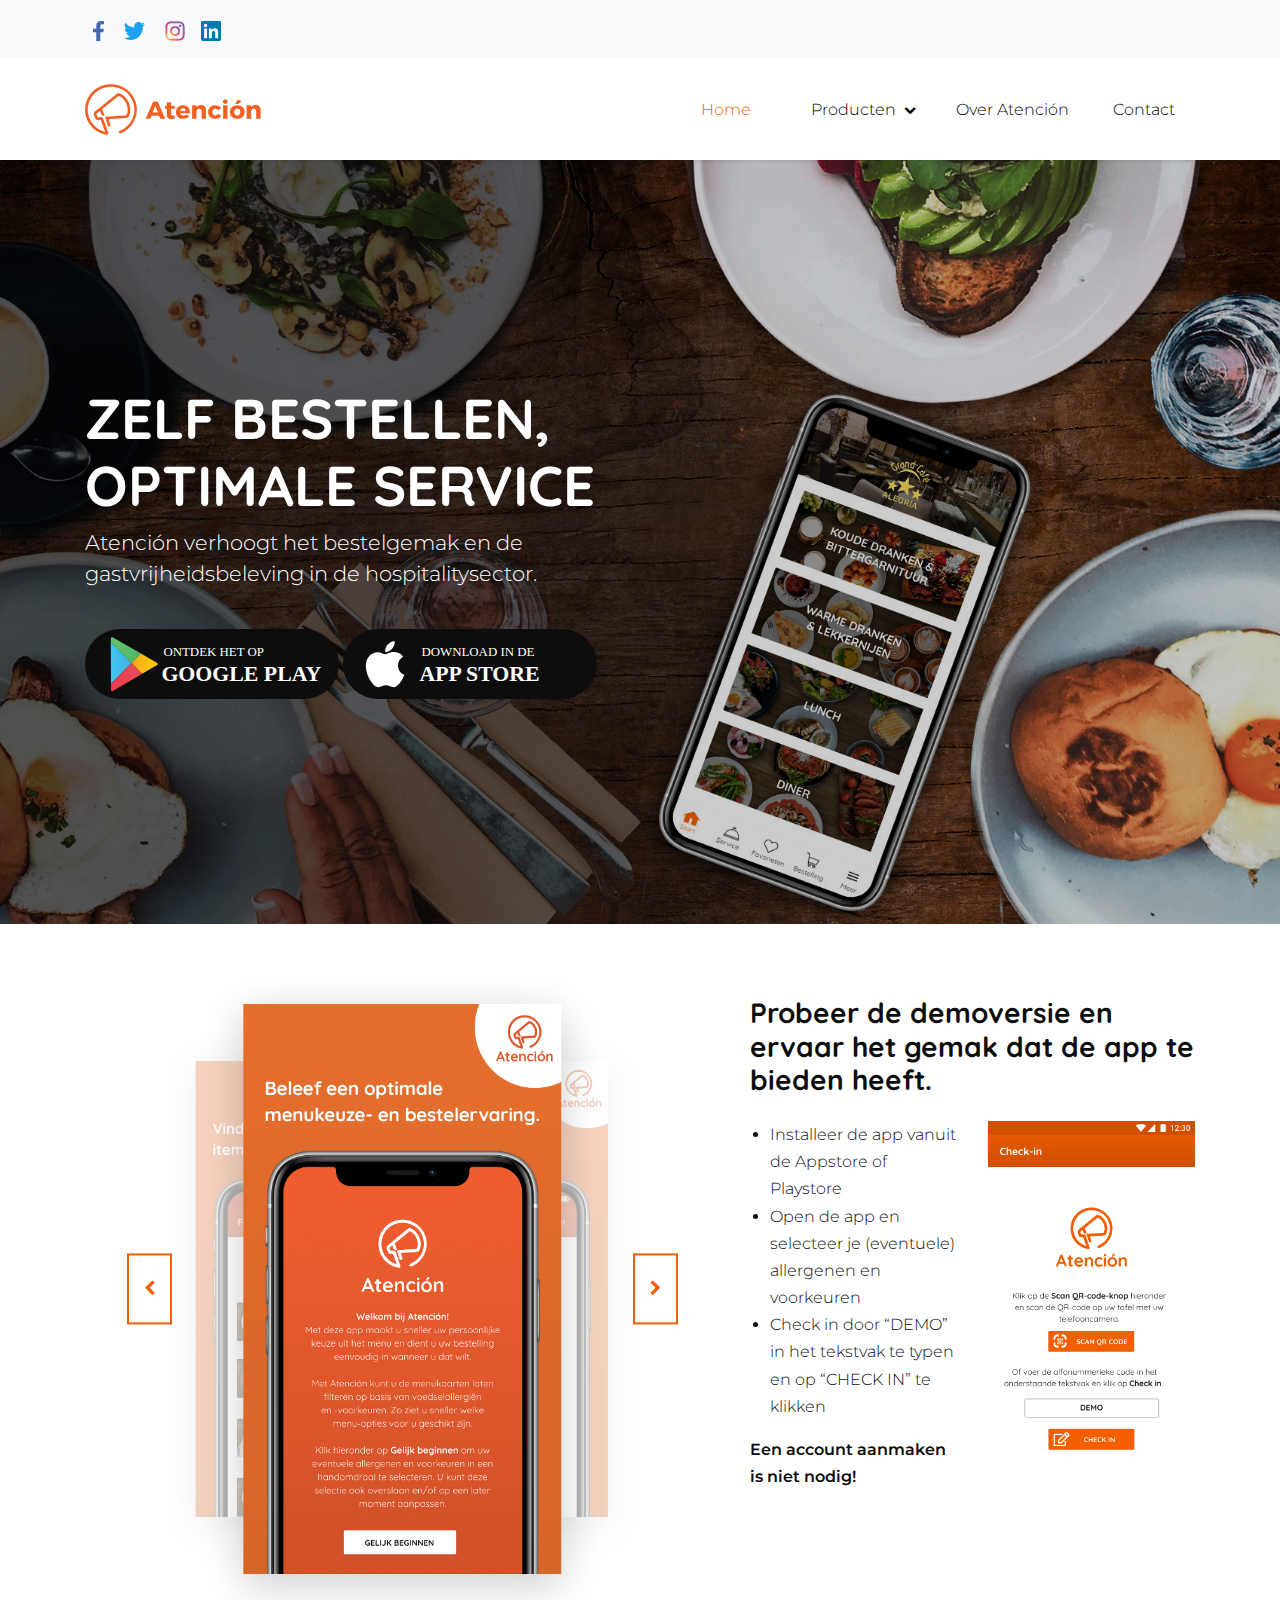
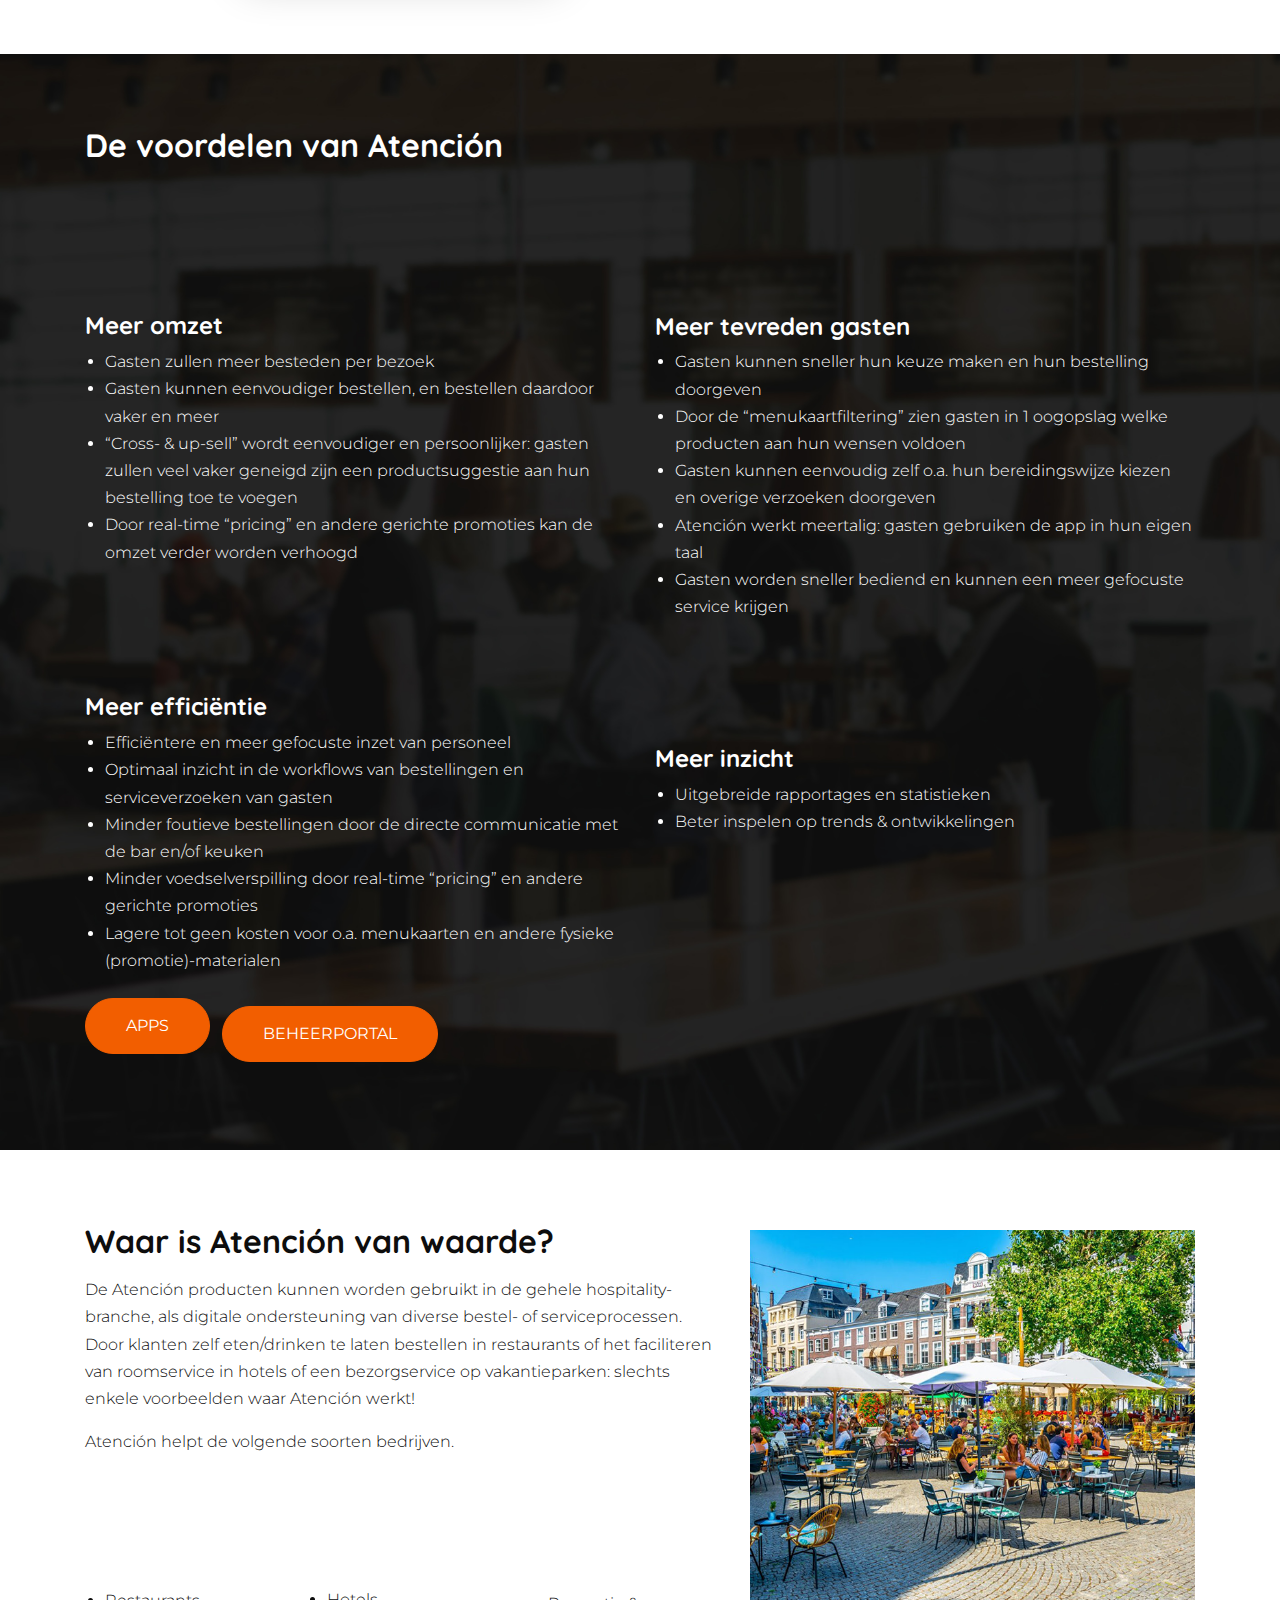
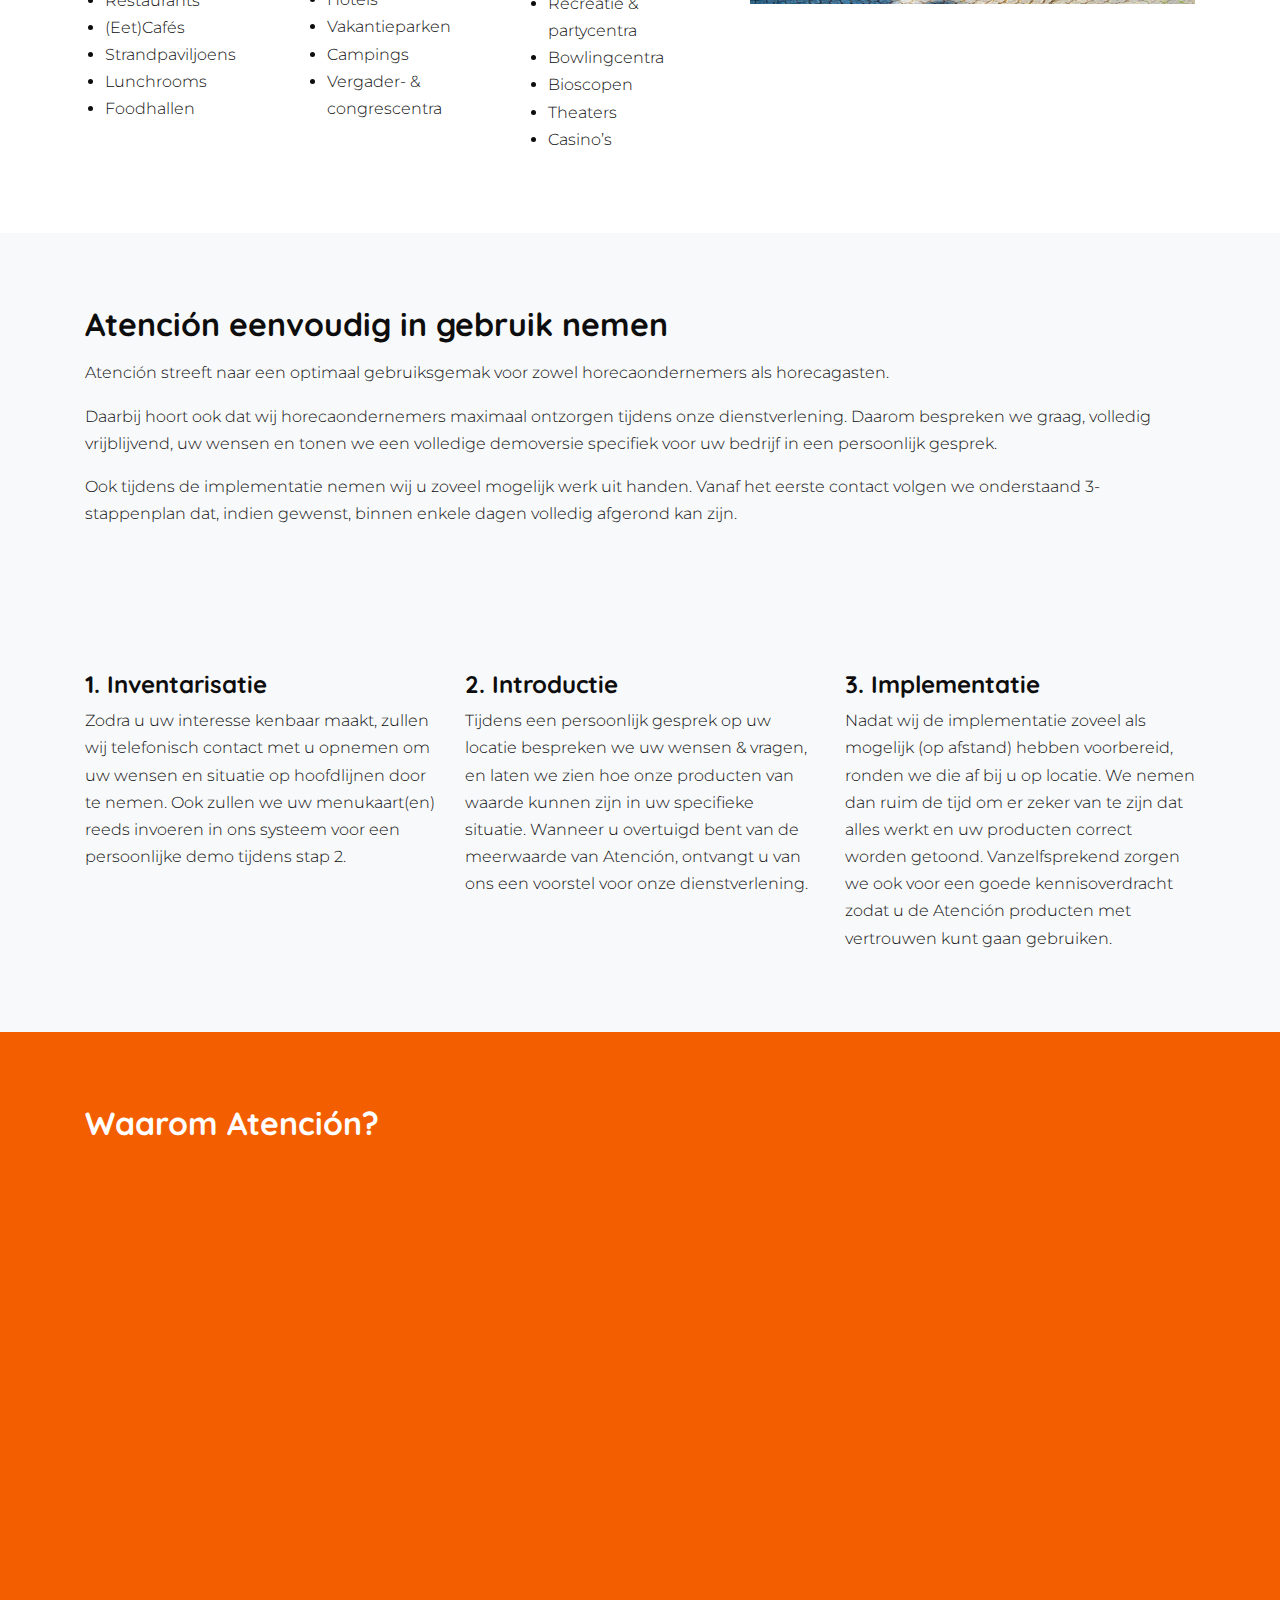
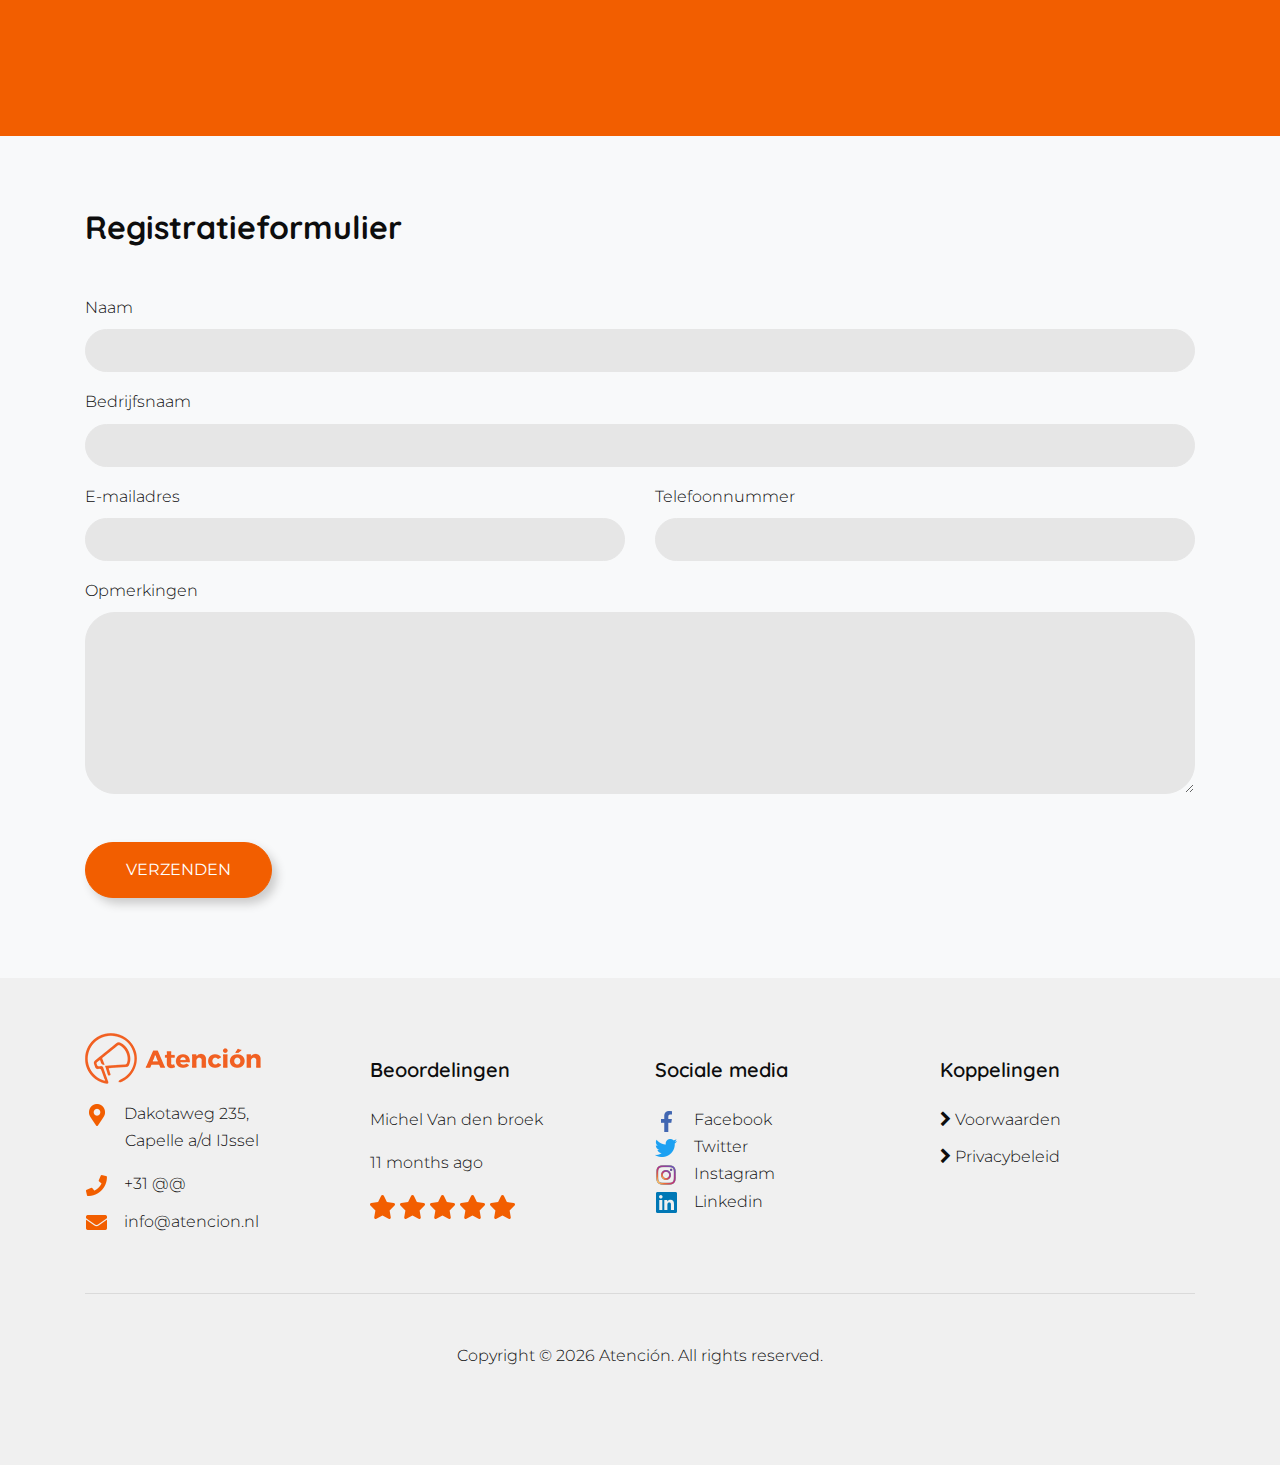
==== index.html @ 230528ba "Add files via upload" ====
<!DOCTYPE html>
<html lang="en">

<head>
    <title>Atención - Leading Hospitality</title>
    <link rel="icon" href="./images/favicon.ico">
    <meta charset="utf-8">
    <meta name="viewport" content="width=device-width, initial-scale=1, shrink-to-fit=no">
    <link href="https://fonts.googleapis.com/css?family=Quicksand:400, 600,700&display=swap" rel="stylesheet">
    <link href="https://fonts.googleapis.com/css?family=Montserrat:300,400,700&display=swap" rel="stylesheet">
    <link rel="stylesheet" href="https://cdnjs.cloudflare.com/ajax/libs/font-awesome/4.7.0/css/font-awesome.min.css">
    <link rel="stylesheet" href="css/bootstrap.min.css">
    <link rel="stylesheet" href="css/jquery-ui.css">
    <link rel="stylesheet" href="css/jquery.fancybox.min.css">
    <link rel="stylesheet" href="css/bootstrap-datepicker.css">
    <link rel="stylesheet" href="css/aos.css">
    <link rel="stylesheet" href="css/style.css">
</head>

<body data-spy="scroll" data-target=".site-navbar-target" data-offset="300">
    <div class="site-wrap">
        <div class="site-mobile-menu site-navbar-target">
            <div class="site-mobile-menu-header">
                <div class="site-mobile-menu-close mt-3"> <span class="js-menu-toggle"> <i class="fa fa-times fa-xs"> </i></span>
                </div>
            </div>
            <div class="site-mobile-menu-body"></div>
        </div>
        <div class="top-bar py-3 bg-light">
            <div class="container">
                <div class="row">
                    <div class="col-8 text-left">
                        <ul class="social-media">
                            <li>
                                <a href="https://www.facebook.com/Atencionapp" class="p-2" target="_blank">
                                    <img src="./images/facebook.svg" alt="Facebook">
                                </a>
                            </li>
                            <li>
                                <a href="https://twitter.com/atencionapp" class="p-2" target="_blank">
                                    <img src="./images/twitter.svg" alt="Twitter">
                                </a>
                            </li>
                            <li>
                                <a href="https://www.instagram.com/atencionnl/" class="p-2" target="_blank">
                                    <img src="./images/instagram.svg" alt="Instagram">
                                </a>
                                <li>
                                    <a href="https://www.linkedin.com/company/atencion" class="p-2" target="_blank">
                                        <img src="./images/linkedin.svg" alt="Linkedin">
                                    </a>
                                </li>
                        </ul>
                    </div>
                </div>
            </div>
        </div>
        <header class="site-navbar py-4 bg-white js-sticky-header site-navbar-target" role="banner">
            <div class="container">
                <div class="row align-items-center">
                    <div class="col-6 col-xl-2">
                        <a class="mb-0 site-logo" href="index.html">
                            <img src="./images/logo.png" alt="">
                        </a>
                    </div>
                    <div class="col-12 col-md-10 d-none d-xl-block">
                        <nav class="site-navigation position-relative text-right" role="navigation">
                            <ul class="site-menu main-menu js-clone-nav mr-auto d-none d-lg-block ">
                                <li><a href="index.html" class="nav-link active-link">Home</a>
                                </li>
                                <li class="nav-link has-children">
                                    <a href="producten.html">Producten</a>
                                    <ul class="dropdown">
                                        <li><a href="apps.html" class="nav-link">Apps</a>
                                        </li>
                                        <li><a href="beheerportal.html" class="nav-link">Beheerportal</a>
                                        </li>
                                        <li><a href="gebruikskosten.html" class="nav-link">Gebruikskosten</a>
                                        </li>
                                        <li><a href="faq.html" class="nav-link">FAQ</a>
                                        </li>
                                    </ul>
                                </li>
                                <li><a href="over-atencion.html" class="nav-link">Over Atención </a>
                                </li>
                                <li><a href="contact.html" class="nav-link">Contact</a>
                                </li>
                            </ul>
                        </nav>
                    </div>
                    <div class="col-6 d-inline-block d-xl-none ml-md-0 py-3" style="position: relative; top: 3px;">
                        <a href="#" class="site-menu-toggle js-menu-toggle text-black float-right"><i class="fa fa-bars fa-lg"> </i></a>
                    </div>
                </div>
            </div>
        </header>
        <!--- Hero Section -->
        <div class="site-blocks-cover overlay" style="background-image: url(images/header.jpg);" data-aos="fade">
            <div class="container">
                <div class="row align-items-center justify-content-center">
                    <div class="col-md-12" data-aos="fade-up" data-aos-delay="400">
                        <div class="row mb-4">
                            <div class="col-md-7">
                                <h1>ZELF BESTELLEN, OPTIMALE SERVICE</h1>
                                <p>Atención verhoogt het bestelgemak en de gastvrijheidsbeleving in de hospitalitysector.</p>
                            </div>
                        </div>
                        <div class="row">
                            <div class="col-md-7">
                                <a href="#">
                                    <img src="images/googleplay.svg" class="img-fluid" alt="Google Play Button" style="width: 40%">
                                </a>
                                <a href="#">
                                    <img src="images/ios.svg" class="img-fluid" alt="APP Store Button" style="width: 40%">
                                </a>
                            </div>
                        </div>
                    </div>
                </div>
            </div>
        </div>
        <!--- Demo Instructions -->
        <div class="site-section">
            <div class="container">
                <div class="row">
                    <div class="col-md-7 col-sm-6 mb-5 mb-lg-0 position-relative">
                        <div class="slider-container">
                            <div class="slider-content">
                                <div class="slider-single">
                                    <img class="slider-single-image" src="./images/1-appstore-welcome.png" alt="Welcome Screen" />
                                </div>
                                <div class="slider-single">
                                    <img class="slider-single-image" src="./images/2-appstore-newprofile.png" alt="Allergens" />
                                    </a>
                                </div>
                                <div class="slider-single">
                                    <img class="slider-single-image" src="./images/10-appstore-preferences.png" alt="Preferences" />
                                </div>
                                <div class="slider-single">
                                    <img class="slider-single-image" src="./images/3-appstore-checkin.png" alt="Checkin" />
                                </div>
                                <div class="slider-single">
                                    <img class="slider-single-image" src="./images/4-appstore-mainscreen.png" alt="Main Screen" />
                                </div>
                                <div class="slider-single">
                                    <img class="slider-single-image" src="./images/5-appstore-menucategories.png" alt="Menu Categories" />
                                </div>
                                <div class="slider-single">
                                    <img class="slider-single-image" src="./images/6-appstore-customization.png" alt="Customization" />
                                </div>
                                <div class="slider-single">
                                    <img class="slider-single-image" src="./images/7-appstore-order.png" alt="Order" />
                                </div>
                                <div class="slider-single">
                                    <img class="slider-single-image" src="./images/8-appstore-service.png" alt="Service" />
                                </div>
                                <div class="slider-single">
                                    <img class="slider-single-image" src="./images/9-appstore-favorites.png" alt="Favorites" />
                                </div>
                            </div>
                            <a class="slider-left" href="javascript:void(0);"><i class="fa fa-chevron-left"></i></a>
                            <a class="slider-right" href="javascript:void(0);"><i class="fa fa-chevron-right"></i></a>
                        </div>
                    </div>
                    <div class="col-md-5 col-sm-6 ml-auto">
                        <h3 class="mb-4">Probeer de demoversie en ervaar het gemak dat de app te bieden heeft.</h3>
                        <div class="row">
                            <div class="col-md-6 ml-auto">

                                <ul class="ulpadleft mb-3">
                                    <li>Installeer de app vanuit de Appstore of Playstore</li>
                                    <li>Open de app en selecteer je (eventuele) allergenen en voorkeuren</li>
                                    <li>Check in door “DEMO” in het tekstvak te typen en op “CHECK IN” te klikken</li>
                                </ul>
                                <p class="mb-3 font-weight-bold">Een account aanmaken is niet nodig!</p>
                            </div>
                            <div class="col-md-6 ml-auto">
                                <img src="images/demo-v2.png" alt="Image" class="img-fluid">
                            </div>
                        </div>
                    </div>
                </div>
            </div>
        </div>


        <!---De voordelen van Atención-->
        <section class="site-section" style="background-image: url(images/blackbg2.jpg); background-size: cover">
            <div class="container text-white">
                <div class="row mb-3">
                    <div class="col-12">
                        <h2 class="section-title text-white">De voordelen van Atención </h2>
                    </div>
                </div>
                <div class="row">
                    <div class="col-md-6 col-lg-6 mb-lg-0">
                        <img src="images/profit.svg" alt="Profit" class="img-fluid w-30 mb-4 pt-4" data-aos="fade" data-aos-delay="100">
                        <h4>Meer omzet</h4>
                        <ul class="ulpadleft">
                            <li>Gasten zullen meer besteden per bezoek</li>
                            <li>Gasten kunnen eenvoudiger bestellen, en bestellen daardoor vaker en meer</li>
                            <li>“Cross- & up-sell” wordt eenvoudiger en persoonlijker: gasten zullen veel vaker geneigd zijn een productsuggestie aan hun bestelling toe te voegen</li>
                            <li>Door real-time “pricing” en andere gerichte promoties kan de omzet verder worden verhoogd</li>
                        </ul>
                        <img src="images/efficiency.svg" alt="Image" class="img-fluid w-30 mb-4 pt-4" data-aos="fade" data-aos-delay="200">
                        <h4>Meer efficiëntie</h4>
                        <ul class="ulpadleft">
                            <li>Efficiëntere en meer gefocuste inzet van personeel</li>
                            <li>Optimaal inzicht in de workflows van bestellingen en serviceverzoeken van gasten</li>
                            <li>Minder foutieve bestellingen door de directe communicatie met de bar en/of keuken</li>
                            <li>Minder voedselverspilling door real-time “pricing” en andere gerichte promoties</li>
                            <li>Lagere tot geen kosten voor o.a. menukaarten en andere fysieke (promotie)-materialen</li>
                        </ul>
                    </div>
                    <div class="col-md-6 col-lg-6 mb-lg-0">
                        <img src="images/happy.svg" alt="Image" class="img-fluid w-30 mb-4 pt-4" data-aos="fade" data-aos-delay="300">
                        <h4>Meer tevreden gasten</h4>
                        <ul class="ulpadleft">
                            <li>Gasten kunnen sneller hun keuze maken en hun bestelling doorgeven</li>
                            <li>Door de “menukaartfiltering” zien gasten in 1 oogopslag welke producten aan hun wensen voldoen</li>
                            <li>Gasten kunnen eenvoudig zelf o.a. hun bereidingswijze kiezen en overige verzoeken doorgeven</li>
                            <li>Atención werkt meertalig: gasten gebruiken de app in hun eigen taal</li>
                            <li>Gasten worden sneller bediend en kunnen een meer gefocuste service krijgen</li>
                        </ul>
                        <img src="images/analytics.svg" alt="Image" class="img-fluid w-30 mb-4 pt-4" data-aos="fade" data-aos-delay="400">
                        <h4>Meer inzicht</h4>
                        <ul class="ulpadleft">
                            <li>Uitgebreide rapportages en statistieken</li>
                            <li>Beter inspelen op trends & ontwikkelingen</li>
                        </ul>
                    </div>
                </div>
                <div class="row pt-4">
                    <div class="col-12">
                        <a href="apps.html" class="btn btn-primary btn-black--hover shadow-none mr-1 mb-3">APPS</a>
                        <a href="beheerportal.html" class="btn btn-primary btn-black--hover shadow-none ml-1">Beheerportal</a>
                    </div>
                </div>
            </div>
        </section>
        <!--- Waar is Atención van waarde? -->
        <section class="site-section">
            <div class="container">
                <div class="row">
                    <div class="col-md-5 ml-auto order-md-2 mb-4">
                        <img src="images/home-image.jpg" alt="Image" class="img-fluid">
                    </div>
                    <div class="col-md-7 order-md-1">
                        <div class="row">
                            <div class="col-12 mb-3">
                                <h2 class="section-title mb-3">Waar is Atención van waarde?</h2>
                                <p> De Atención producten kunnen worden gebruikt in de gehele hospitality-branche, als digitale ondersteuning van diverse bestel- of serviceprocessen. Door klanten zelf eten/drinken te laten bestellen in restaurants of het
                                    faciliteren van roomservice in hotels of een bezorgservice op vakantieparken: slechts enkele voorbeelden waar Atención werkt!
                                </p>
                                <p> Atención helpt de volgende soorten bedrijven.</p>
                            </div>
                        </div>
                        <div class="row">
                            <div class="col-md-4 col-lg-4 mb-lg-0 mb-4">
                                <img src="images/restaurant.svg" alt="Image" class="img-fluid w-30 mb-4" data-aos="fade" data-aos-delay="100">
                                <ul class="ulpadleft">
                                    <li>Restaurants </li>
                                    <li>(Eet)Cafés
                                    </li>
                                    <li>Strandpaviljoens</li>
                                    <li>Lunchrooms</li>
                                    <li>Foodhallen</li>
                                </ul>
                            </div>
                            <div class="col-md-4 col-lg-4 mb-lg-0 mb-4">
                                <img src="images/hotel.svg" alt="Image" class="img-fluid w-30 mb-4" data-aos="fade" data-aos-delay="200">
                                <ul class="ulpadleft">
                                    <li>Hotels</li>
                                    <li>Vakantieparken</li>
                                    <li>Campings</li>
                                    <li>Vergader- & congrescentra</li>
                                </ul>
                            </div>
                            <div class="col-md-4 col-lg-4 mb-lg-0">
                                <img src="images/recreation.svg" alt="Image" class="img-fluid w-30 mb-4" data-aos="fade" data-aos-delay="300">
                                <ul class="ulpadleft">
                                    <li>Recreatie & partycentra</li>
                                    <li>Bowlingcentra</li>
                                    <li>Bioscopen</li>
                                    <li>Theaters</li>
                                    <li>Casino’s</li>
                                </ul>
                            </div>
                        </div>
                    </div>
                </div>
            </div>
        </section>
        <!--- Atención eenvoudig in gebruik nemen -->
        <section class="site-section bg-light">
            <div class="container">
                <div class="row">
                    <div class="col-12 mb-3">
                        <h2 class="section-title mb-3 ">Atención eenvoudig in gebruik nemen</h2>
                        <p>Atención streeft naar een optimaal gebruiksgemak voor zowel horecaondernemers als horecagasten.
                        </p>
                        <p>Daarbij hoort ook dat wij horecaondernemers maximaal ontzorgen tijdens onze dienstverlening. Daarom bespreken we graag, volledig vrijblijvend, uw wensen en tonen we een volledige demoversie specifiek voor uw bedrijf in een persoonlijk
                            gesprek.
                        </p>
                        <p>Ook tijdens de implementatie nemen wij u zoveel mogelijk werk uit handen. Vanaf het eerste contact volgen we onderstaand 3-stappenplan dat, indien gewenst, binnen enkele dagen volledig afgerond kan zijn.</p>
                    </div>
                </div>
                <div class="row">
                    <div class="col-md-4 col-lg-4 mb-4 mb-lg-0">
                        <img src="images/list.png" alt="Image" class="img-fluid mb-4" data-aos="fade" data-aos-delay="100">
                        <h4>1. Inventarisatie </h4>
                        <p class="text-left p-mremove">Zodra u uw interesse kenbaar maakt, zullen wij telefonisch contact met u opnemen om uw wensen en situatie op hoofdlijnen door te nemen. Ook zullen we uw menukaart(en) reeds invoeren in ons systeem voor een persoonlijke demo tijdens
                            stap 2.
                        </p>
                    </div>
                    <div class="col-md-4 col-lg-4 mb-4 mb-lg-0">
                        <img src="images/handshake.png" alt="Image" class="img-fluid mb-4" data-aos="fade" data-aos-delay="200">
                        <h4>2. Introductie</h4>
                        <p class="text-left p-mremove">Tijdens een persoonlijk gesprek op uw locatie bespreken we uw wensen & vragen, en laten we zien hoe onze producten van waarde kunnen zijn in uw specifieke situatie. Wanneer u overtuigd bent van de meerwaarde van Atención, ontvangt
                            u van ons een voorstel voor onze dienstverlening.
                        </p>
                    </div>
                    <div class="col-md-4 col-lg-4 mb-lg-0">
                        <img src="images/implementation.png" alt="Image" class="img-fluid mb-4" data-aos="fade" data-aos-delay="300">
                        <h4>3. Implementatie</h4>
                        <p class="text-left p-mremove">Nadat wij de implementatie zoveel als mogelijk (op afstand) hebben voorbereid, ronden we die af bij u op locatie. We nemen dan ruim de tijd om er zeker van te zijn dat alles werkt en uw producten correct worden getoond. Vanzelfsprekend
                            zorgen we ook voor een goede kennisoverdracht zodat u de Atención producten met vertrouwen kunt gaan gebruiken.
                        </p>
                    </div>
                </div>
            </div>
        </section>
        <!--- Atención eenvoudig in gebruik nemen -->
        <section class="site-section orangebg">
            <div class="container">
                <div class="row">
                    <div class="col-12">
                        <h2 class="section-title mb-4 text-white">Waarom Atención?</h2>
                    </div>
                </div>
                <div class="row">
                    <div class="col-md-6 col-lg-6 mb-lg-0" data-aos="fade" data-aos-delay="100">
                        <ul class="list-unstyled ul-check primary text-white">
                            <li class="mb-4">
                                <h4>Businessfocus </h4>
                                <p class="font-weight-bold">De day to day business van onze klanten is onze belangrijkste focus. </p>
                                <p> Meetbaar processen verbeteren, klanttevredenheid verhogen en waarde creëren is wat Atención drijft en waar we ruime expertise in hebben. We zijn weliswaar een technologiebedrijf, maar in al ons denken en doen is niet
                                    de IT maar de “business” ons uitgangspunt.
                                </p>
                            </li>
                            <li>
                                <h4>Continue innovatie </h4>
                                <p class="font-weight-bold">Goed kan altijd nog beter. Verbeteren en vernieuwen zit in de genen van Atención. </p>
                                <p class="p-mremove"> Voor onze bestaande producten leggen we onszelf hoge kwaliteitseisen op. Nog scherper zijn we op de doorontwikkeling met nieuwe features voor nog meer gebruiksgemak. Vanuit een concrete visie op de markt en een roadmap
                                    vol met ideeën ontwikkelen we doorlopend nieuwe concepten.
                                </p>
                            </li>
                        </ul>
                    </div>
                    <div class="col-md-6 col-lg-6 mb-lg-0" data-aos="fade" data-aos-delay="100">
                        <ul class="list-unstyled ul-check primary text-white">
                            <li class="mb-4">
                                <h4>Gedeelde belangen </h4>
                                <p class="font-weight-bold">Wij zijn alleen relevant als we waarde creëren voor onze gebruikers/klanten.</p>
                                <p> Daarom werken we met een heldere en volledige <em> pay per use prijsstelling</em> waarin we alleen kosten rekenen voor daadwerkelijk gebruik, dat wil zeggen “omzet via Atención”. Bij ons geen vaste kosten of kosten per
                                    uur/tijdsperiode. Geen omzet = geen kosten: de zekerheid van Atencion!
                                </p>
                            </li>

                            <li>
                                <h4>Leidende technologie</h4>
                                <p class="font-weight-bold">In onze producten maken we slechts gebruik van bewezen technologieën. </p>
                                <p class="p-mremove">Technologieën die gerenommeerde bedrijven zoals Facebook, Netflix en Uber ook toepassen zodat we altijd up & running zijn en leveren waar we voor staan. Optimale gebruiksvriendelijkheid, betrouw- & beschikbaarheid en flexibiliteit
                                    staan daarbij centraal.
                                </p>
                            </li>
                        </ul>
                    </div>
                </div>
            </div>
    </div>
    </div>
    </section>
    <!--- Registration -->
    <section class="site-section bg-light">
        <div class="container">
            <div class="row">
                <div class="col-12">
                    <h2 class="section-title mb-5">Registratieformulier</h2>
                </div>
            </div>
            <div class="row">
                <div class="col-md-12">
                    <form action="#">
                        <div class="row form-group">
                            <div class="col-md-12">
                                <label class="text-black" for="subject">Naam</label>
                                <input type="subject" id="name" class="form-control">
                            </div>
                        </div>
                        <div class="row form-group">
                            <div class="col-md-12">
                                <label class="text-black" for="subject">Bedrijfsnaam</label>
                                <input type="subject" id="subject" class="form-control">
                            </div>
                        </div>
                        <div class="row form-group">
                            <div class="col-md-6 mb-3 mb-md-0">
                                <label class="text-black" for="fname">E-mailadres</label>
                                <input type="text" id="email" class="form-control">
                            </div>
                            <div class="col-md-6">
                                <label class="text-black" for="lname">Telefoonnummer</label>
                                <input type="text" id="phone" class="form-control">
                            </div>
                        </div>
                        <div class="row form-group mb-5">
                            <div class="col-md-12">
                                <label class="text-black" for="message">Opmerkingen</label>
                                <textarea name="message" id="message" cols="30" rows="7" class="form-control"></textarea>
                            </div>
                        </div>
                        <div class="row">
                            <div class="col-md-12">
                                <input type="submit" value="Verzenden" class="btn btn-primary btn-md text-white">
                            </div>
                        </div>
                    </form>
                </div>
            </div>
        </div>
    </section>
    <!--- Footer -->
    <footer class="site-footer">
        <div class="container">
            <div class="row">
                <div class="col-md-12">
                    <div class="row">
                        <div class="col-md-6 col-lg-3 mb-lg-0 mb-3" style="margin-top: -25px">
                            <div class="row mb-3">
                                <div class="col-12">
                                    <a class="site-logo" href="index.html">
                                        <img src="./images/logo.png" alt="">
                                    </a>
                                </div>
                            </div>
                            <div class="row">
                                <div class="col-12">
                                    <ul style="list-style: none; padding-left: 0">
                                        <li>
                                            <img src="./images/pin.png" alt="" class="pr-3 ">Dakotaweg 235,
                                            <p style="margin-left:40px">Capelle a/d IJssel</p>
                                        </li>
                                        <li> <img src="./images/phone.png" class="pr-3">+31 @@</li>
                                        <li><img src="./images/envelop.png" class="pr-3">info@atencion.nl</li>
                                    </ul>
                                </div>
                            </div>
                        </div>
                        <div class="col-md-6 col-lg-3 mb-5 mb-lg-0">
                            <h2 class="footer-heading mb-4">Beoordelingen</h2>
                            <p>Michel Van den broek</p>
                            <p>11 months ago</p>
                            <img src="images/stars.svg" class="img-fluid" alt="Image">
                        </div>
                        <div class="col-md-6 col-lg-3 mb-5 mb-lg-0">
                            <h2 class="footer-heading mb-4">Sociale media</h2>
                            <a href="https://www.facebook.com/Atencionapp" target="_blank">
                                <img src="./images/fb.png" alt="Facebook" class="pr-3 ">Facebook</br>
                            </a>
                            <a href="https://twitter.com/atencionapp" target="_blank">
                                <img src="./images/twitter.png" alt="Twitter" class="pr-3">Twitter</br>
                            </a>
                            <a href="https://www.instagram.com/atencionnl/" target="_blank">
                                <img src="./images/instagram.png" alt="Instagram" class="pr-3">Instagram</br>
                            </a>
                            <a href="https://www.linkedin.com/company/atencion" target="_blank">
                                <img src="./images/linkedin.png" alt="Linkedin" class="pr-3">Linkedin</br>
                            </a>
                        </div>
                        <div class="col-md-6 col-lg-3 mb-lg-0">
                            <h2 class="footer-heading mb-4">Koppelingen</h2>
                            <ul class="list-unstyled">
                                <li><a href="#"><i class="fa fa-chevron-right"> </i> Voorwaarden</a>
                                </li>
                                <li><a href="#"><i class="fa fa-chevron-right"> </i> Privacybeleid</a>
                                </li>
                        </div>
                    </div>
                </div>
            </div>
            <div class="row mt-5 text-center">
                <div class="col-md-12">
                    <div class="border-top pt-5">
                        <p>
                            Copyright &copy;
                            <script>
                                document.write(new Date().getFullYear());
                            </script> Atención. All rights reserved.</a>
                        </p>
                    </div>
                </div>
            </div>
        </div>
    </footer>
    </div>
    <!-- .site-wrap -->
    <script src="js/jquery-3.3.1.min.js"></script>
    <script src="js/jquery-migrate-3.0.1.min.js"></script>
    <script src="js/jquery-ui.js"></script>
    <script src="js/popper.min.js"></script>
    <script src="js/bootstrap.min.js"></script>
    <script src="js/owl.carousel.min.js"></script>
    <script src="js/jquery.stellar.min.js"></script>
    <script src="js/jquery.countdown.min.js"></script>
    <script src="js/bootstrap-datepicker.min.js"></script>
    <script src="js/jquery.easing.1.3.js"></script>
    <script src="js/aos.js"></script>
    <script src="js/jquery.fancybox.min.js"></script>
    <script src="js/jquery.sticky.js"></script>
    <script src="js/main.js"></script>
    <script src='http://cdnjs.cloudflare.com/ajax/libs/jquery/2.1.3/jquery.min.js'></script>
    <script src="js/index.js"></script>
</body>

</html>
---- css/style.css ----
/* Base */

.p-mremove {
    margin-bottom: 0 !important;
}

ul {
    margin-bottom: 0 !important;
}

.font-weight-bold {
    font-weight: 600 !important;
}

.ulpadleft {
    padding-left: 20px;
}

.text-orange {
    color: #F25E00;
}

.form-control {
    background-color: #e6e6e6 !important;
    border: 1px solid #e6e6e6 !important;
}

.orangebg {
    background: #F25E00;
}

body {
    line-height: 1.7;
    color: #0D0D0D;
    font-weight: 300;
    font-size: 1rem;
    font-family: "Montserrat";
}

::-moz-selection {
    background: #000;
    color: #fff;
}

::selection {
    background: #000;
    color: #fff;
}

a {
    -webkit-transition: .3s all ease;
    -o-transition: .3s all ease;
    transition: .3s all ease;
}

a:hover {
    text-decoration: none;
}

h1,
h2,
h3,
h4,
h5,
.h1,
.h2,
.h3,
.h4,
.h5 {
    font-family: "Quicksand";
}

h3,
h4,
h5 {
    font-weight: bold;
}

h3 {
    margin-top: -8px;
}

@media (max-width: 991.98px) {
    h3 {
        font-size: 23px;
    }
}

.text-black {
    color: #0D0D0D !important;
}

.site-wrap:before {
    display: none;
    -webkit-transition: .3s all ease-in-out;
    -o-transition: .3s all ease-in-out;
    transition: .3s all ease-in-out;
    background: rgba(0, 0, 0, 0.6);
    content: "";
    position: absolute;
    z-index: 2000;
    top: 0;
    left: 0;
    right: 0;
    bottom: 0;
    opacity: 0;
    visibility: hidden;
}

.offcanvas-menu .site-wrap {
    height: 100%;
    width: 100%;
    z-index: 2;
}

.offcanvas-menu .site-wrap:before {
    opacity: 1;
    visibility: visible;
}

.btn {
    font-size: 16px;
    border-radius: 30px;
    padding: 15px 40px;
    box-shadow: 5px 6px 10px #cccccc;
    text-transform: uppercase;
}

.shadow-none {
    box-shadow: none !important;
}

.btn:hover,
.btn:active,
.btn:focus {
    outline: none;
    -webkit-box-shadow: none !important;
    box-shadow: none !important;
    box-shadow: 5px 6px 10px #cccccc;
}

.btn.btn-primary {
    background: #F25E00;
    border-color: #F25E00;
    color: #fff;
}

.btn.btn-primary:hover {
    background: #1F1E1E;
    border-color: #1F1E1E;
    color: #fff;
    box-shadow: 5px 6px 10px #cccccc;
}

.btn.btn-primary.btn-black--hover:hover {
    background: #1F1E1E;
    color: #fff;
    box-shadow: 5px 6px 10px #cccccc;
}

.line-height-1 {
    line-height: 1 !important;
}

.form-control {
    height: 43px;
    border-radius: 30px;
    font-family: "Montserrat";
}

.form-control:active,
.form-control:focus {
    border-color: #F25E00;
}

.form-control:hover,
.form-control:active,
.form-control:focus {
    -webkit-box-shadow: none !important;
    box-shadow: none !important;
}

.site-section {
    padding: 2.5em 0;
}

.inner-site-section {
    padding: 9.8em 0 2.5em 0;
}

@media (min-width: 768px) {
    .site-section {
        padding: 5em 0;
    }
    .inner-site-section {
        padding: 11em 0 5em 0;
    }
}

.site-section.site-section-sm {
    padding: 4em 0;
}

.site-section-heading {
    padding-bottom: 20px;
    margin-bottom: 0px;
    position: relative;
    font-size: 2.5rem;
}

@media (min-width: 768px) {
    .site-section-heading {
        font-size: 3rem;
    }
}

.border-top {
    border-top: 1px solid #edf0f5 !important;
}

.site-footer {
    padding: 4em 0;
    background: #F0F0F0;
}

@media (min-width: 768px) {
    .site-footer {
        padding: 5em 0;
    }
}

.site-footer .border-top {
    border-top: 1px solid rgba(25, 25, 25, 0.1) !important;
}

.site-footer p {
    color: #0D0D0D;
}

.site-footer h2,
.site-footer h3,
.site-footer h4,
.site-footer h5 {
    color: #fff;
}

.site-footer a {
    color: #0D0D0D;
}

.site-footer a:hover {
    color: #F25E00;
}

.site-footer ul li {
    margin-bottom: 10px;
}

.site-footer .footer-heading {
    font-size: 20px;
    color: #0D0D0D;
    font-family: "Quicksand";
    font-weight: 600;
}

.ul-check li {
    position: relative;
    padding-left: 35px;
    line-height: 1.5;
}

.ul-check li:before {
    left: 0;
    font-size: 26px;
    top: -.3rem;
    font-family: "fontawesome";
    content: "\f00c";
    position: absolute;
}

.ul-check.white li:before {
    color: #fff;
}

.ul-check.success li:before {
    color: #8bc34a;
}

.ul-check.primary li:before {
    color: #ffffff;
}


/* Navbar */

.site-navbar {
    margin-bottom: 0px;
    z-index: 1999;
    position: relative;
    width: 100%;
    background: #fff;
    box-shadow: 0 4px 6px -5px rgba(0, 0, 0, 0.2);
}

.site-navbar .site-logo {
    position: relative;
    left: 0;
}

.site-navbar .site-navigation.border-bottom {
    border-bottom: 1px solid #f3f3f4 !important;
}

.site-navbar .site-navigation .site-menu {
    margin-bottom: 0;
}

.site-navbar .site-navigation .site-menu .active-link {
    color: #F25E00;
    display: inline-block;
    padding: 5px 20px;
}

.site-navbar .site-navigation .site-menu a {
    text-decoration: none !important;
    display: inline-block;
}

.site-navbar .site-navigation .site-menu>li {
    display: inline-block;
}

.site-navbar .site-navigation .site-menu>li>a {
    padding: 5px 20px;
    color: #000;
    display: inline-block;
    text-decoration: none !important;
}

.site-navbar .site-navigation .site-menu>li>a:hover {
    color: #F25E00;
}

.site-navbar .site-navigation .site-menu .has-children {
    position: relative;
}

.site-navbar .site-navigation .site-menu .has-children>a {
    position: relative;
    padding-right: 20px;
}

.site-navbar .site-navigation .site-menu .has-children>a:before {
    position: absolute;
    content: "\f078";
    font-size: 12px;
    top: 50%;
    right: 0;
    -webkit-transform: translateY(-50%);
    -ms-transform: translateY(-50%);
    transform: translateY(-50%);
    font-family: 'fontawesome';
}

.site-navbar .site-navigation .site-menu .has-children .dropdown {
    visibility: hidden;
    opacity: 0;
    top: 100%;
    position: absolute;
    text-align: left;
    border-top: 2px solid #F25E00;
    -webkit-box-shadow: 0 2px 10px -2px rgba(0, 0, 0, 0.1);
    box-shadow: 0 2px 10px -2px rgba(0, 0, 0, 0.1);
    border-left: 1px solid #edf0f5;
    border-right: 1px solid #edf0f5;
    border-bottom: 1px solid #edf0f5;
    padding: 0px 0;
    margin-top: 20px;
    margin-left: 0px;
    background: #fff;
    -webkit-transition: 0.2s 0s;
    -o-transition: 0.2s 0s;
    transition: 0.2s 0s;
}

.site-navbar .site-navigation .site-menu .has-children .dropdown.arrow-top {
    position: absolute;
}

.site-navbar .site-navigation .site-menu .has-children .dropdown.arrow-top:before {
    bottom: 100%;
    left: 20%;
    border: solid transparent;
    content: " ";
    height: 0;
    width: 0;
    position: absolute;
    pointer-events: none;
}

.site-navbar .site-navigation .site-menu .has-children .dropdown.arrow-top:before {
    border-color: rgba(136, 183, 213, 0);
    border-bottom-color: #fff;
    border-width: 10px;
    margin-left: -10px;
}

.site-navbar .site-navigation .site-menu .has-children .dropdown a {
    text-transform: none;
    letter-spacing: normal;
    -webkit-transition: 0s all;
    -o-transition: 0s all;
    transition: 0s all;
    color: #343a40;
}

.site-navbar .site-navigation .site-menu .has-children .dropdown .active>a {
    color: #F25E00 !important;
}

.site-navbar .site-navigation .site-menu .has-children .dropdown>li {
    list-style: none;
    padding: 0;
    margin: 0;
    min-width: 200px;
}

.site-navbar .site-navigation .site-menu .has-children .dropdown>li>a {
    padding: 9px 20px;
    display: block;
}

.site-navbar .site-navigation .site-menu .has-children .dropdown>li>a:hover {
    background: #f4f5f9;
    color: #25262a;
}

.site-navbar .site-navigation .site-menu .has-children .dropdown>li.has-children>a:before {
    content: "\e315";
    right: 20px;
}

.site-navbar .site-navigation .site-menu .has-children .dropdown>li.has-children>.dropdown,
.site-navbar .site-navigation .site-menu .has-children .dropdown>li.has-children>ul {
    left: 100%;
    top: 0;
}

.site-navbar .site-navigation .site-menu .has-children .dropdown>li.has-children:hover>a,
.site-navbar .site-navigation .site-menu .has-children .dropdown>li.has-children:active>a,
.site-navbar .site-navigation .site-menu .has-children .dropdown>li.has-children:focus>a {
    background: #f4f5f9;
    color: #25262a;
}

.site-navbar .site-navigation .site-menu .has-children:hover>a,
.site-navbar .site-navigation .site-menu .has-children:focus>a,
.site-navbar .site-navigation .site-menu .has-children:active>a {
    color: #F25E00;
}

.site-navbar .site-navigation .site-menu .has-children:hover,
.site-navbar .site-navigation .site-menu .has-children:focus,
.site-navbar .site-navigation .site-menu .has-children:active {
    cursor: pointer;
}

.site-navbar .site-navigation .site-menu .has-children:hover>.dropdown,
.site-navbar .site-navigation .site-menu .has-children:focus>.dropdown,
.site-navbar .site-navigation .site-menu .has-children:active>.dropdown {
    -webkit-transition-delay: 0s;
    -o-transition-delay: 0s;
    transition-delay: 0s;
    margin-top: 0px;
    visibility: visible;
    opacity: 1;
}

.site-mobile-menu {
    width: 300px;
    position: fixed;
    right: 0;
    z-index: 2000;
    padding-top: 20px;
    background: #fff;
    height: calc(100vh);
    -webkit-transform: translateX(110%);
    -ms-transform: translateX(110%);
    transform: translateX(110%);
    -webkit-box-shadow: -10px 0 20px -10px rgba(0, 0, 0, 0.1);
    box-shadow: -10px 0 20px -10px rgba(0, 0, 0, 0.1);
    -webkit-transition: .3s all ease-in-out;
    -o-transition: .3s all ease-in-out;
    transition: .3s all ease-in-out;
}

.offcanvas-menu .site-mobile-menu {
    -webkit-transform: translateX(0%);
    -ms-transform: translateX(0%);
    transform: translateX(0%);
}

.site-mobile-menu .site-mobile-menu-header {
    width: 100%;
    float: left;
    padding-left: 20px;
    padding-right: 20px;
}

.site-mobile-menu .site-mobile-menu-header .site-mobile-menu-close {
    float: right;
    margin-top: 8px;
}

.site-mobile-menu .site-mobile-menu-header .site-mobile-menu-close span {
    font-size: 30px;
    display: inline-block;
    padding-left: 10px;
    padding-right: 0px;
    line-height: 1;
    cursor: pointer;
    -webkit-transition: .3s all ease;
    -o-transition: .3s all ease;
    transition: .3s all ease;
}

.site-mobile-menu .site-mobile-menu-header .site-mobile-menu-close span:hover {
    color: #25262a;
}

.site-mobile-menu .site-mobile-menu-header .site-mobile-menu-logo {
    float: left;
    margin-top: 10px;
    margin-left: 0px;
}

.site-mobile-menu .site-mobile-menu-header .site-mobile-menu-logo a {
    display: inline-block;
    text-transform: uppercase;
}

.site-mobile-menu .site-mobile-menu-header .site-mobile-menu-logo a img {
    max-width: 70px;
}

.site-mobile-menu .site-mobile-menu-header .site-mobile-menu-logo a:hover {
    text-decoration: none;
}

.site-mobile-menu .site-mobile-menu-body {
    overflow-y: scroll;
    -webkit-overflow-scrolling: touch;
    position: relative;
    padding: 0 20px 20px 20px;
    height: calc(100vh - 52px);
    padding-bottom: 150px;
}

.site-mobile-menu .site-nav-wrap {
    padding: 0;
    margin: 0;
    list-style: none;
    position: relative;
}

.site-mobile-menu .site-nav-wrap a {
    display: block;
    position: relative;
    color: #212529;
}

.site-mobile-menu .site-nav-wrap a:hover {
    color: #F25E00;
}

.site-mobile-menu .site-nav-wrap li {
    position: relative;
    display: block;
}

.site-mobile-menu .site-nav-wrap li .active {
    color: #F25E00;
}

.site-mobile-menu .site-nav-wrap .arrow-collapse {
    position: absolute;
    right: 0px;
    top: 10px;
    z-index: 20;
    width: 36px;
    height: 36px;
    text-align: center;
    cursor: pointer;
    border-radius: 50%;
}

.site-mobile-menu .site-nav-wrap .arrow-collapse:hover {
    background: #f8f9fa;
}

.site-mobile-menu .site-nav-wrap .arrow-collapse:before {
    font-size: 20px;
    z-index: 20;
    font-family: "fontawesome";
    content: "\f107";
    position: absolute;
    top: 50%;
    left: 50%;
    -webkit-transform: translate(-50%, -50%) rotate(-180deg);
    -ms-transform: translate(-50%, -50%) rotate(-180deg);
    transform: translate(-50%, -50%) rotate(-180deg);
    -webkit-transition: .3s all ease;
    -o-transition: .3s all ease;
    transition: .3s all ease;
}

.site-mobile-menu .site-nav-wrap .arrow-collapse.collapsed:before {
    -webkit-transform: translate(-50%, -50%);
    -ms-transform: translate(-50%, -50%);
    transform: translate(-50%, -50%);
}

.site-mobile-menu .site-nav-wrap>li {
    display: block;
    position: relative;
    float: left;
    width: 100%;
}

.site-mobile-menu .site-nav-wrap>li>a {
    font-size: 20px;
}

.site-mobile-menu .site-nav-wrap>li>ul {
    padding: 0;
    margin: 0;
    list-style: none;
}

.site-mobile-menu .site-nav-wrap>li>ul>li {
    display: block;
}

.site-mobile-menu .site-nav-wrap>li>ul>li>a {
    font-size: 16px;
}

.site-mobile-menu .site-nav-wrap>li>ul>li>ul {
    padding: 0;
    margin: 0;
}

.site-mobile-menu .site-nav-wrap>li>ul>li>ul>li {
    display: block;
}

.site-mobile-menu .site-nav-wrap>li>ul>li>ul>li>a {
    font-size: 16px;
    padding-left: 60px;
}

.site-mobile-menu .site-nav-wrap[data-class="social"] {
    float: left;
    width: 100%;
    margin-top: 30px;
    padding-bottom: 5em;
}

.site-mobile-menu .site-nav-wrap[data-class="social"]>li {
    width: auto;
}

.site-mobile-menu .site-nav-wrap[data-class="social"]>li:first-child a {
    padding-left: 15px !important;
}

.sticky-wrapper {
    position: absolute;
    z-index: 100;
    width: 100%;
}

.sticky-wrapper+.site-blocks-cover {
    margin-top: 100px;
}

.sticky-wrapper .site-navbar {
    -webkit-transition: .3s all ease;
    -o-transition: .3s all ease;
    transition: .3s all ease;
}

.sticky-wrapper.is-sticky .site-navbar {
    -webkit-box-shadow: 4px 0 20px -5px rgba(0, 0, 0, 0.2);
    box-shadow: 4px 0 20px -5px rgba(0, 0, 0, 0.2);
}

.sticky-wrapper .shrink {
    padding-top: 10px !important;
    padding-bottom: 10px !important;
}


/* Blocks */

.site-blocks-cover {
    background-size: cover;
    background-repeat: no-repeat;
    background-position: top;
    background-position: center center;
}

.site-blocks-cover.overlay {
    position: relative;
}

.site-blocks-cover.overlay:before {
    position: absolute;
    content: "";
    left: 0;
    bottom: 0;
    right: 0;
    top: 0;
    background: rgba(0, 0, 0, 0.2);
}

.site-blocks-cover .player {
    position: absolute;
    bottom: -250px;
    width: 100%;
}

.site-blocks-cover,
.site-blocks-cover>.container>.row {
    min-height: 600px;
    height: calc(85vh);
}

.site-blocks-cover.inner-page-cover,
.site-blocks-cover.inner-page-cover>.container>.row {
    min-height: 260px;
    height: calc(20vh);
}

.site-blocks-cover h1 {
    font-size: 3.50rem;
    color: #fff;
    font-weight: 900;
    text-transform: uppercase;
}

@media (max-width: 991.98px) {
    .site-blocks-cover h1 {
        font-size: 2.50rem;
    }
}

.site-blocks-cover p {
    color: white;
    font-size: 1.30rem;
    line-height: 1.5;
    font-weight: 300;
}

.site-blocks-cover .intro-text {
    font-size: 16px;
    line-height: 1.5;
}

@media (max-width: 991.98px) {
    .site-blocks-cover .display-1 {
        font-size: 3rem;
    }
}

.site-block-subscribe .form-control {
    font-weight: 300;
    border-color: #fff !important;
    height: 80px;
    font-size: 22px;
    color: #fff;
    padding-left: 30px;
    padding-right: 30px;
    box-shadow: 5px 6px 10px #cccccc;
}

.site-block-subscribe .form-control::-webkit-input-placeholder {
    /* Chrome/Opera/Safari */
    color: rgba(255, 255, 255, 0.5);
    font-weight: 200;
    font-style: italic;
}

.site-block-subscribe .form-control::-moz-placeholder {
    /* Firefox 19+ */
    color: rgba(255, 255, 255, 0.5);
    font-weight: 200;
    font-style: italic;
}

.site-block-subscribe .form-control:-ms-input-placeholder {
    /* IE 10+ */
    color: rgba(255, 255, 255, 0.5);
    font-weight: 200;
    font-style: italic;
}

.site-block-subscribe .form-control:-moz-placeholder {
    /* Firefox 18- */
    color: rgba(255, 255, 255, 0.5);
    font-weight: 200;
    font-style: italic;
}

.bg-light {
    background: #F0F0F0;
}

.form-control {
    border: 2px solid rgba(255, 255, 255, 0.5);
    background: none;
    color: #fff;
}

.form-control:active,
.form-control:focus {
    border: 2px solid #fff;
}

=.form-control::-webkit-input-placeholder {
    /* Chrome/Opera/Safari */
    color: rgba(255, 255, 255, 0.4);
    font-size: 13px;
    font-style: italic;
}

.form-control::-moz-placeholder {
    /* Firefox 19+ */
    color: rgba(255, 255, 255, 0.4);
    font-size: 13px;
    font-style: italic;
}

.form-control:-ms-input-placeholder {
    /* IE 10+ */
    color: rgba(255, 255, 255, 0.4);
    font-size: 13px;
    font-style: italic;
}

.form-control:-moz-placeholder {
    /* Firefox 18- */
    color: rgba(255, 255, 255, 0.4);
    font-size: 13px;
    font-style: italic;
}

.social-media {
    display: inline-block;
    float: left;
    margin-bottom: 0px;
    padding: 0;
}

.social-media li {
    display: inline-block;
}

.section-title {
    color: #0D0D0D;
    font-size: 32px;
    font-weight: 900;
    margin-top: -8px;
}

@media (max-width: 991.98px) {
    .section-title {
        font-size: 28px;
    }
}

.position-relative {
    position: relative;
}

*,
*:before,
*:after {
    -webkit-box-sizing: border-box;
    -moz-box-sizing: border-box;
    box-sizing: border-box;
}


/* FAQ */

#integration-list {
    width: 100%;
    margin: 0 auto;
    display: table;
}

#integration-list .faq-ul {
    padding: 0;
    margin: 20px 0;
    color: #0D0D0D;
}

#integration-list .faq-ul>li {
    list-style: none;
    border-top: 1px solid #ddd;
    display: block;
    padding: 15px 15px 0 0;
    overflow: hidden;
}

#integration-list .faq-ul:last-child {
    border-bottom: 1px solid #ddd;
}

#integration-list .faq-ul>li:hover {
    background: #efefef;
}

.expand {
    display: block;
    text-decoration: none;
    color: #555;
    cursor: pointer;
}

#left,
#right {
    display: table;
}

#sup {
    display: table-cell;
    vertical-align: middle;
    width: 80%;
}

.detail a {
    text-decoration: none;
    color: #C0392B;
    border: 1px solid #C0392B;
    padding: 6px 10px 5px;
    font-size: 14px;
}

.detail {
    margin: 10px 0 10px 0px;
    display: none;
}

.detail span {
    margin: 0;
}

.right-arrow {
    margin-left: 20px;
    width: 10px;
    height: 100%;
    float: right;
    font-weight: bold;
    font-size: 20px;
}

.icon {
    height: 75px;
    width: 75px;
    float: left;
    margin: 0 15px 0 0;
}

.bullet-center {
    display: inline-block;
    text-align: left;
}


/* ----------------SLIDER */

@keyframes heartbeat {
    0% {
        transform: scale(0);
    }
    25% {
        transform: scale(1.2);
    }
    50% {
        transform: scale(1);
    }
    75% {
        transform: scale(1.2);
    }
    100% {
        transform: scale(1);
    }
}

.slider-container {
    width: auto;
    height: 570px;
}

.slider-container .slider-content {
    position: relative;
    left: 50%;
    top: 50%;
    width: 50%;
    height: 100%;
    transform: translate(-50%, -50%);
}

.slider-container .slider-content .slider-single {
    position: absolute;
    z-index: 0;
    left: 0;
    top: 0;
    width: 100%;
    height: 100%;
    transition: z-index 0ms 250ms;
}

.slider-container .slider-content .slider-single .slider-single-image {
    position: relative;
    left: 0;
    top: 0;
    width: 100%;
    height: 100%;
    box-shadow: 0px 10px 40px rgba(0, 0, 0, 0.2);
    transition: 500ms cubic-bezier(0.17, 0.67, 0.55, 1.43);
    transform: scale(0);
    opacity: 0;
}

.slider-container .slider-content .slider-single .slider-single-download {
    position: absolute;
    display: block;
    right: -22px;
    bottom: 12px;
    padding: 15px;
    color: #333333;
    background-color: #fdc84b;
    font-size: 18px;
    font-weight: 600;
    font-family: 'karla';
    border-radius: 5px;
    box-shadow: 0px 4px 10px rgba(0, 0, 0, 0.3);
    transition: 500ms cubic-bezier(0.17, 0.67, 0.55, 1.43);
    opacity: 0;
}

.slider-container .slider-content .slider-single .slider-single-download:hover,
.slider-container .slider-content .slider-single .slider-single-download:focus {
    outline: none;
    text-decoration: none;
}

.slider-container .slider-content .slider-single.preactivede .slider-single-image {
    transform: translateX(-50%) scale(0);
}

.slider-container .slider-content .slider-single.preactive {
    z-index: 1;
}

.slider-container .slider-content .slider-single.preactive .slider-single-image {
    opacity: .3;
    transform: translateX(-25%) scale(0.8);
}

.slider-container .slider-content .slider-single.proactive {
    z-index: 1;
}

.slider-container .slider-content .slider-single.proactive .slider-single-image {
    opacity: .3;
    transform: translateX(25%) scale(0.8);
}

.slider-container .slider-content .slider-single.proactivede .slider-single-image {
    transform: translateX(50%) scale(0);
}

.slider-container .slider-content .slider-single.active {
    z-index: 2;
}

.slider-container .slider-content .slider-single.active .slider-single-image {
    opacity: 1;
    transform: translateX(0%) scale(1);
}

.slider-container .slider-left {
    position: absolute;
    z-index: 3;
    display: block;
    right: 85%;
    top: 50%;
    color: #F25E00;
    transform: translateY(-50%);
    padding: 20px 15px;
    border-top: 2px solid #F25E00;
    border-right: 2px solid #F25E00;
    border-bottom: 2px solid #F25E00;
    border-left: 2px solid #F25E00;
    margin-right: -2px;
}

.slider-container .slider-right {
    position: absolute;
    z-index: 3;
    display: block;
    left: 85%;
    top: 50%;
    color: #F25E00;
    transform: translateY(-50%);
    padding: 20px 15px;
    border-top: 2px solid #F25E00;
    border-right: 2px solid #F25E00;
    border-bottom: 2px solid #F25E00;
    border-left: 2px solid #F25E00;
    margin-left: -2px;
}

.slider-right:hover,
.slider-left:hover {
    background-color: #F25E00;
    color: #fff;
}

@media (max-width: 991.98px) {
    .slider-container {
        height: 270px;
    }
}
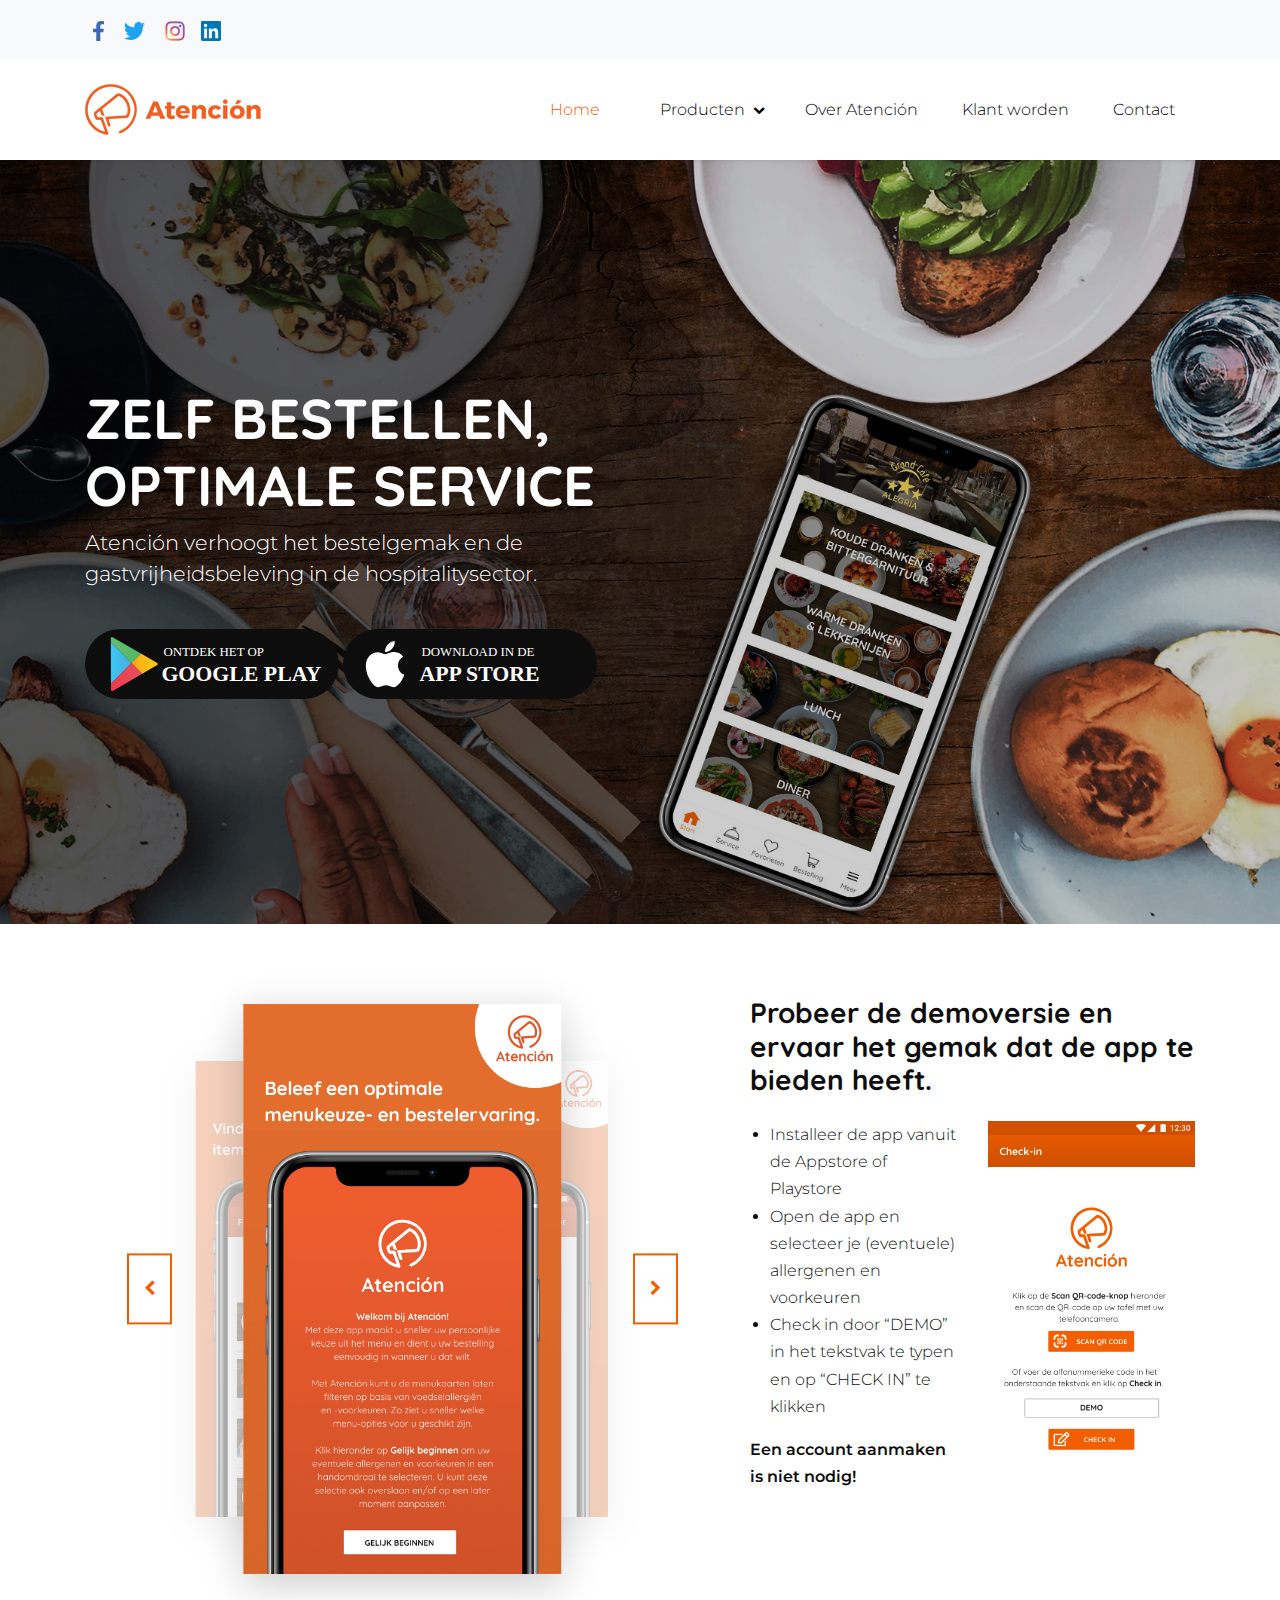
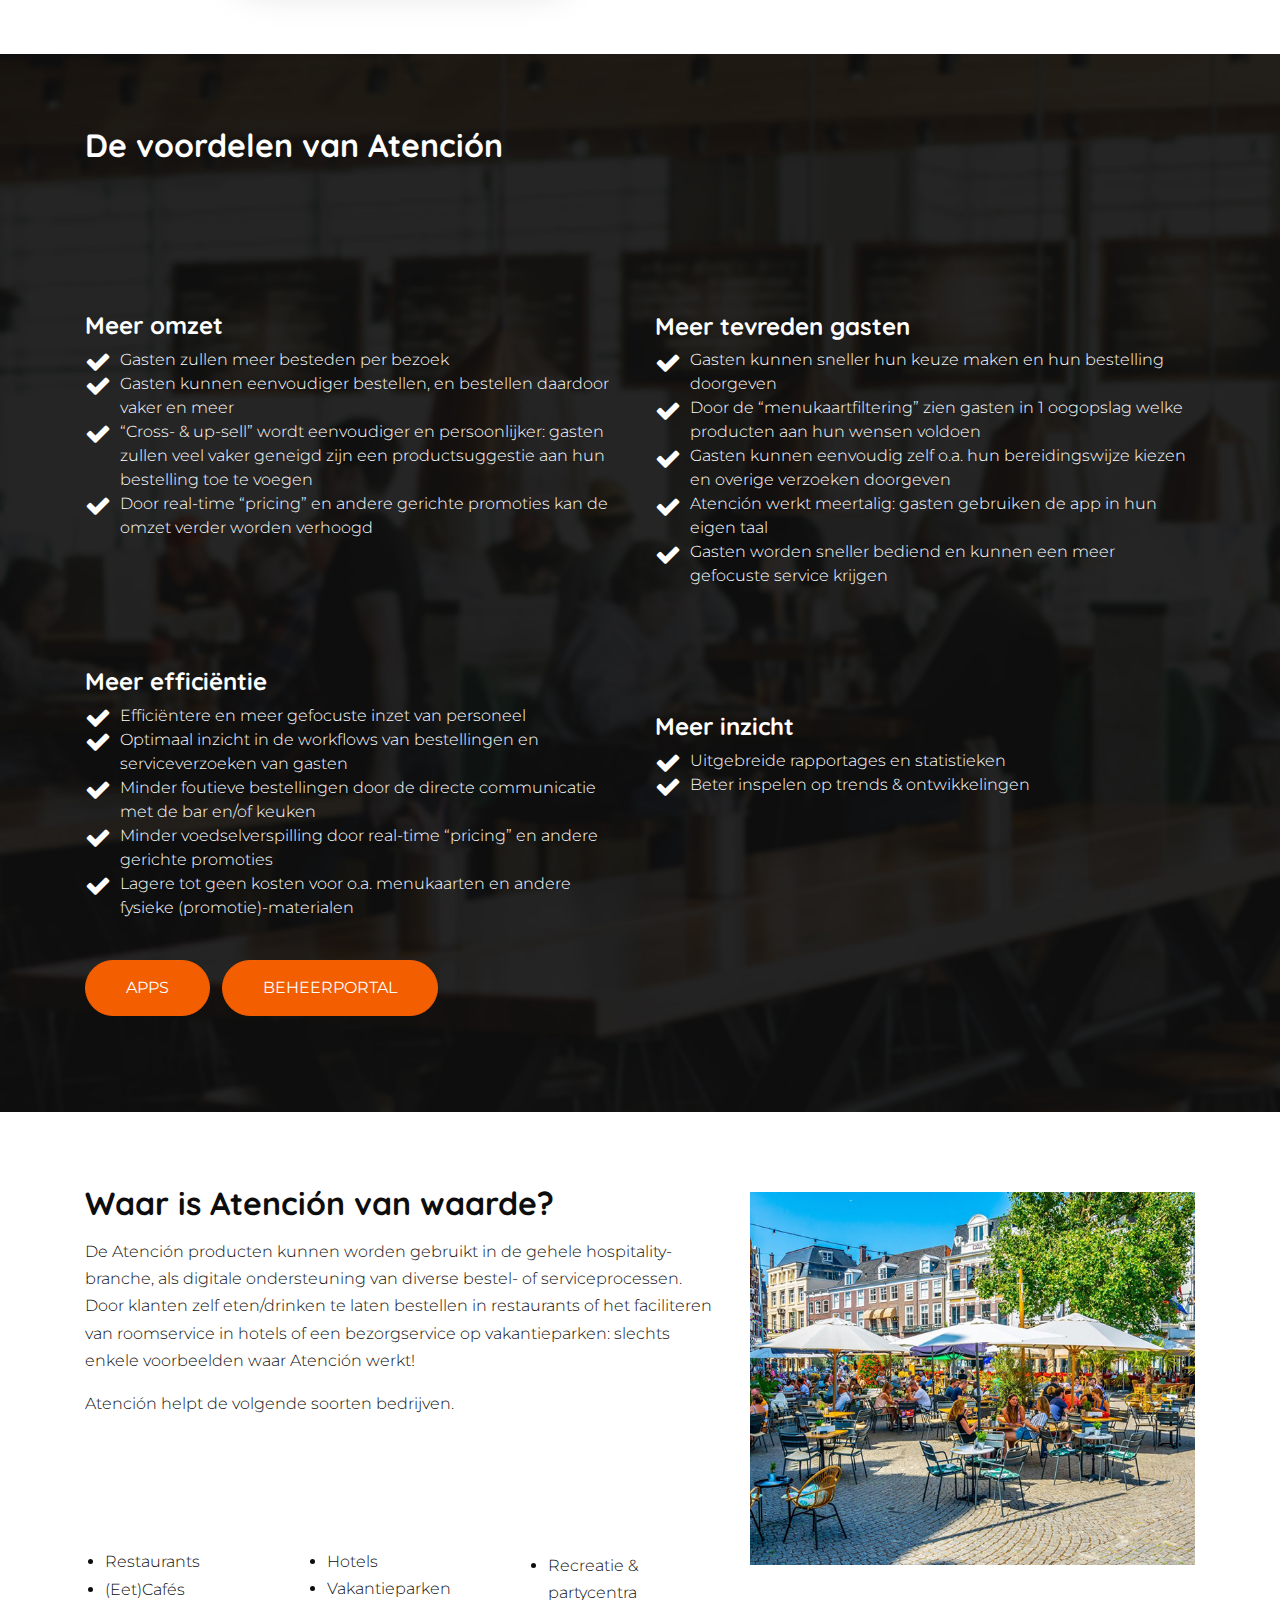
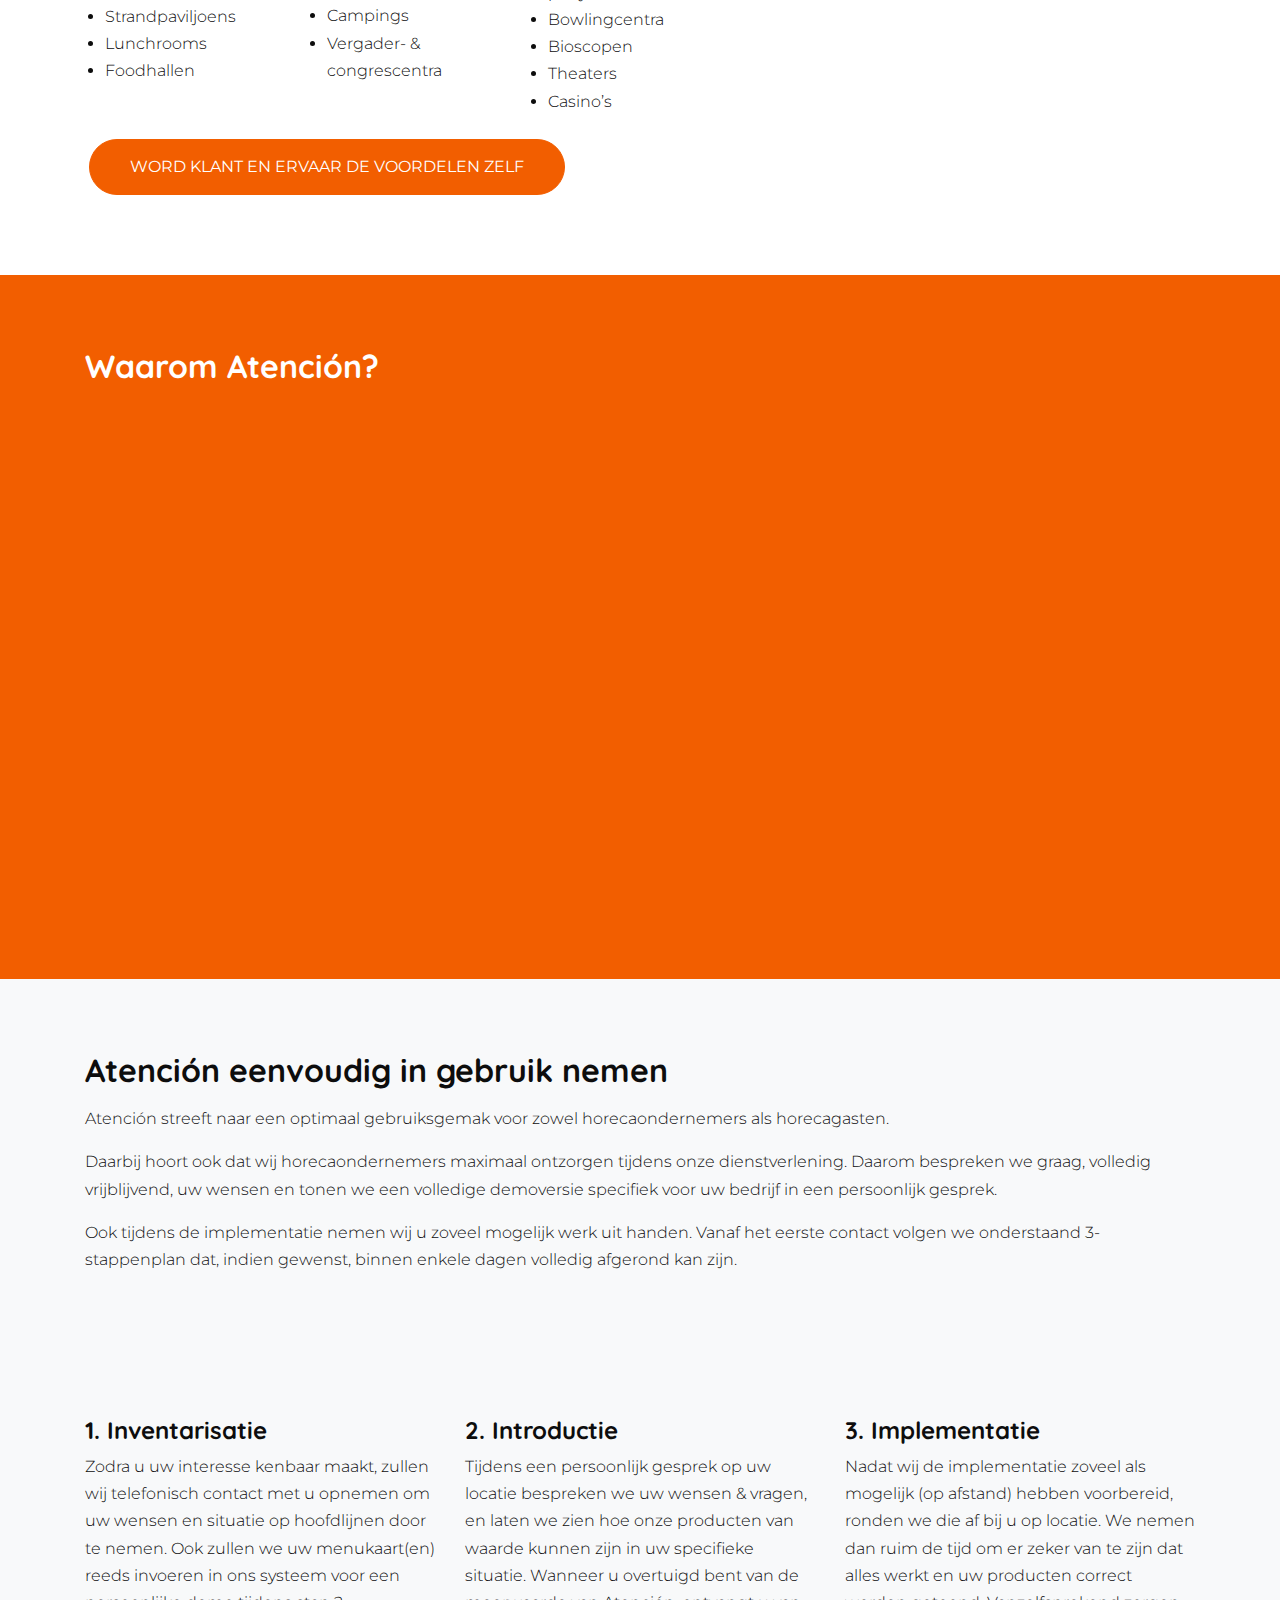
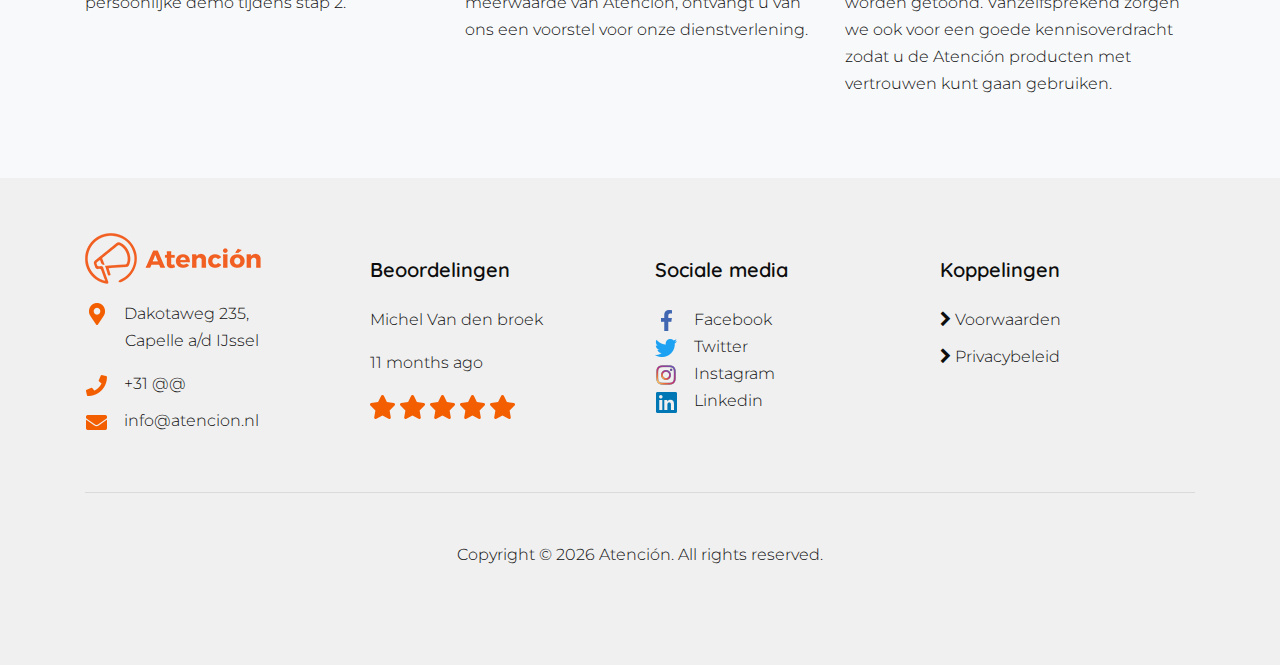
==== commit 83c7cd7a: "Add files via upload" ====
--- a/index.html
+++ b/index.html
@@ -83,6 +83,8 @@
                                 </li>
                                 <li><a href="over-atencion.html" class="nav-link">Over Atención </a>
                                 </li>
+                                <li><a href="klant-worden.html" class="nav-link">Klant worden </a>
+                                </li>
                                 <li><a href="contact.html" class="nav-link">Contact</a>
                                 </li>
                             </ul>
@@ -196,7 +198,7 @@
                     <div class="col-md-6 col-lg-6 mb-lg-0">
                         <img src="images/profit.svg" alt="Profit" class="img-fluid w-30 mb-4 pt-4" data-aos="fade" data-aos-delay="100">
                         <h4>Meer omzet</h4>
-                        <ul class="ulpadleft">
+                        <ul class="list-unstyled ul-check ul-check-small">
                             <li>Gasten zullen meer besteden per bezoek</li>
                             <li>Gasten kunnen eenvoudiger bestellen, en bestellen daardoor vaker en meer</li>
                             <li>“Cross- & up-sell” wordt eenvoudiger en persoonlijker: gasten zullen veel vaker geneigd zijn een productsuggestie aan hun bestelling toe te voegen</li>
@@ -204,7 +206,7 @@
                         </ul>
                         <img src="images/efficiency.svg" alt="Image" class="img-fluid w-30 mb-4 pt-4" data-aos="fade" data-aos-delay="200">
                         <h4>Meer efficiëntie</h4>
-                        <ul class="ulpadleft">
+                        <ul class="list-unstyled ul-check ul-check-small">
                             <li>Efficiëntere en meer gefocuste inzet van personeel</li>
                             <li>Optimaal inzicht in de workflows van bestellingen en serviceverzoeken van gasten</li>
                             <li>Minder foutieve bestellingen door de directe communicatie met de bar en/of keuken</li>
@@ -215,7 +217,7 @@
                     <div class="col-md-6 col-lg-6 mb-lg-0">
                         <img src="images/happy.svg" alt="Image" class="img-fluid w-30 mb-4 pt-4" data-aos="fade" data-aos-delay="300">
                         <h4>Meer tevreden gasten</h4>
-                        <ul class="ulpadleft">
+                        <ul class="list-unstyled ul-check ul-check-small">
                             <li>Gasten kunnen sneller hun keuze maken en hun bestelling doorgeven</li>
                             <li>Door de “menukaartfiltering” zien gasten in 1 oogopslag welke producten aan hun wensen voldoen</li>
                             <li>Gasten kunnen eenvoudig zelf o.a. hun bereidingswijze kiezen en overige verzoeken doorgeven</li>
@@ -224,7 +226,7 @@
                         </ul>
                         <img src="images/analytics.svg" alt="Image" class="img-fluid w-30 mb-4 pt-4" data-aos="fade" data-aos-delay="400">
                         <h4>Meer inzicht</h4>
-                        <ul class="ulpadleft">
+                        <ul class="list-unstyled ul-check ul-check-small">
                             <li>Uitgebreide rapportages en statistieken</li>
                             <li>Beter inspelen op trends & ontwikkelingen</li>
                         </ul>
@@ -232,7 +234,7 @@
                 </div>
                 <div class="row pt-4">
                     <div class="col-12">
-                        <a href="apps.html" class="btn btn-primary btn-black--hover shadow-none mr-1 mb-3">APPS</a>
+                        <a href="apps.html" class="btn btn-primary btn-black--hover shadow-none mr-1 mb-3 mt-3">APPS</a>
                         <a href="beheerportal.html" class="btn btn-primary btn-black--hover shadow-none ml-1">Beheerportal</a>
                     </div>
                 </div>
@@ -287,50 +289,17 @@
                                 </ul>
                             </div>
                         </div>
+                        <div class="row pt-4">
+                            <div class="col-12">
+                                <a href="klant-worden.html" class="btn btn-primary btn-black--hover btn-blue shadow-none ml-1">WORD KLANT EN ERVAAR DE VOORDELEN ZELF</a>
+                            </div>
+                        </div>
                     </div>
                 </div>
             </div>
         </section>
-        <!--- Atención eenvoudig in gebruik nemen -->
-        <section class="site-section bg-light">
-            <div class="container">
-                <div class="row">
-                    <div class="col-12 mb-3">
-                        <h2 class="section-title mb-3 ">Atención eenvoudig in gebruik nemen</h2>
-                        <p>Atención streeft naar een optimaal gebruiksgemak voor zowel horecaondernemers als horecagasten.
-                        </p>
-                        <p>Daarbij hoort ook dat wij horecaondernemers maximaal ontzorgen tijdens onze dienstverlening. Daarom bespreken we graag, volledig vrijblijvend, uw wensen en tonen we een volledige demoversie specifiek voor uw bedrijf in een persoonlijk
-                            gesprek.
-                        </p>
-                        <p>Ook tijdens de implementatie nemen wij u zoveel mogelijk werk uit handen. Vanaf het eerste contact volgen we onderstaand 3-stappenplan dat, indien gewenst, binnen enkele dagen volledig afgerond kan zijn.</p>
-                    </div>
-                </div>
-                <div class="row">
-                    <div class="col-md-4 col-lg-4 mb-4 mb-lg-0">
-                        <img src="images/list.png" alt="Image" class="img-fluid mb-4" data-aos="fade" data-aos-delay="100">
-                        <h4>1. Inventarisatie </h4>
-                        <p class="text-left p-mremove">Zodra u uw interesse kenbaar maakt, zullen wij telefonisch contact met u opnemen om uw wensen en situatie op hoofdlijnen door te nemen. Ook zullen we uw menukaart(en) reeds invoeren in ons systeem voor een persoonlijke demo tijdens
-                            stap 2.
-                        </p>
-                    </div>
-                    <div class="col-md-4 col-lg-4 mb-4 mb-lg-0">
-                        <img src="images/handshake.png" alt="Image" class="img-fluid mb-4" data-aos="fade" data-aos-delay="200">
-                        <h4>2. Introductie</h4>
-                        <p class="text-left p-mremove">Tijdens een persoonlijk gesprek op uw locatie bespreken we uw wensen & vragen, en laten we zien hoe onze producten van waarde kunnen zijn in uw specifieke situatie. Wanneer u overtuigd bent van de meerwaarde van Atención, ontvangt
-                            u van ons een voorstel voor onze dienstverlening.
-                        </p>
-                    </div>
-                    <div class="col-md-4 col-lg-4 mb-lg-0">
-                        <img src="images/implementation.png" alt="Image" class="img-fluid mb-4" data-aos="fade" data-aos-delay="300">
-                        <h4>3. Implementatie</h4>
-                        <p class="text-left p-mremove">Nadat wij de implementatie zoveel als mogelijk (op afstand) hebben voorbereid, ronden we die af bij u op locatie. We nemen dan ruim de tijd om er zeker van te zijn dat alles werkt en uw producten correct worden getoond. Vanzelfsprekend
-                            zorgen we ook voor een goede kennisoverdracht zodat u de Atención producten met vertrouwen kunt gaan gebruiken.
-                        </p>
-                    </div>
-                </div>
-            </div>
-        </section>
-        <!--- Atención eenvoudig in gebruik nemen -->
+
+        <!--- Waarom Atención? -->
         <section class="site-section orangebg">
             <div class="container">
                 <div class="row">
@@ -381,55 +350,47 @@
     </div>
     </div>
     </section>
-    <!--- Registration -->
-    <section class="site-section bg-light">
-        <div class="container">
-            <div class="row">
-                <div class="col-12">
-                    <h2 class="section-title mb-5">Registratieformulier</h2>
-                </div>
-            </div>
-            <div class="row">
-                <div class="col-md-12">
-                    <form action="#">
-                        <div class="row form-group">
-                            <div class="col-md-12">
-                                <label class="text-black" for="subject">Naam</label>
-                                <input type="subject" id="name" class="form-control">
-                            </div>
-                        </div>
-                        <div class="row form-group">
-                            <div class="col-md-12">
-                                <label class="text-black" for="subject">Bedrijfsnaam</label>
-                                <input type="subject" id="subject" class="form-control">
-                            </div>
-                        </div>
-                        <div class="row form-group">
-                            <div class="col-md-6 mb-3 mb-md-0">
-                                <label class="text-black" for="fname">E-mailadres</label>
-                                <input type="text" id="email" class="form-control">
-                            </div>
-                            <div class="col-md-6">
-                                <label class="text-black" for="lname">Telefoonnummer</label>
-                                <input type="text" id="phone" class="form-control">
-                            </div>
-                        </div>
-                        <div class="row form-group mb-5">
-                            <div class="col-md-12">
-                                <label class="text-black" for="message">Opmerkingen</label>
-                                <textarea name="message" id="message" cols="30" rows="7" class="form-control"></textarea>
-                            </div>
-                        </div>
-                        <div class="row">
-                            <div class="col-md-12">
-                                <input type="submit" value="Verzenden" class="btn btn-primary btn-md text-white">
-                            </div>
-                        </div>
-                    </form>
-                </div>
-            </div>
-        </div>
-    </section>
+
+
+            <!--- Atención eenvoudig in gebruik nemen -->
+            <section class="site-section bg-light">
+                <div class="container">
+                    <div class="row">
+                        <div class="col-12 mb-3">
+                            <h2 class="section-title mb-3 ">Atención eenvoudig in gebruik nemen</h2>
+                            <p>Atención streeft naar een optimaal gebruiksgemak voor zowel horecaondernemers als horecagasten.
+                            </p>
+                            <p>Daarbij hoort ook dat wij horecaondernemers maximaal ontzorgen tijdens onze dienstverlening. Daarom bespreken we graag, volledig vrijblijvend, uw wensen en tonen we een volledige demoversie specifiek voor uw bedrijf in een persoonlijk
+                                gesprek.
+                            </p>
+                            <p>Ook tijdens de implementatie nemen wij u zoveel mogelijk werk uit handen. Vanaf het eerste contact volgen we onderstaand 3-stappenplan dat, indien gewenst, binnen enkele dagen volledig afgerond kan zijn.</p>
+                        </div>
+                    </div>
+                    <div class="row">
+                        <div class="col-md-4 col-lg-4 mb-4 mb-lg-0">
+                            <img src="images/list.png" alt="Image" class="img-fluid mb-4" data-aos="fade" data-aos-delay="100">
+                            <h4>1. Inventarisatie </h4>
+                            <p class="text-left p-mremove">Zodra u uw interesse kenbaar maakt, zullen wij telefonisch contact met u opnemen om uw wensen en situatie op hoofdlijnen door te nemen. Ook zullen we uw menukaart(en) reeds invoeren in ons systeem voor een persoonlijke demo tijdens
+                                stap 2.
+                            </p>
+                        </div>
+                        <div class="col-md-4 col-lg-4 mb-4 mb-lg-0">
+                            <img src="images/handshake.png" alt="Image" class="img-fluid mb-4" data-aos="fade" data-aos-delay="200">
+                            <h4>2. Introductie</h4>
+                            <p class="text-left p-mremove">Tijdens een persoonlijk gesprek op uw locatie bespreken we uw wensen & vragen, en laten we zien hoe onze producten van waarde kunnen zijn in uw specifieke situatie. Wanneer u overtuigd bent van de meerwaarde van Atención, ontvangt
+                                u van ons een voorstel voor onze dienstverlening.
+                            </p>
+                        </div>
+                        <div class="col-md-4 col-lg-4 mb-lg-0">
+                            <img src="images/implementation.png" alt="Image" class="img-fluid mb-4" data-aos="fade" data-aos-delay="300">
+                            <h4>3. Implementatie</h4>
+                            <p class="text-left p-mremove">Nadat wij de implementatie zoveel als mogelijk (op afstand) hebben voorbereid, ronden we die af bij u op locatie. We nemen dan ruim de tijd om er zeker van te zijn dat alles werkt en uw producten correct worden getoond. Vanzelfsprekend
+                                zorgen we ook voor een goede kennisoverdracht zodat u de Atención producten met vertrouwen kunt gaan gebruiken.
+                            </p>
+                        </div>
+                    </div>
+                </div>
+            </section>
     <!--- Footer -->
     <footer class="site-footer">
         <div class="container">
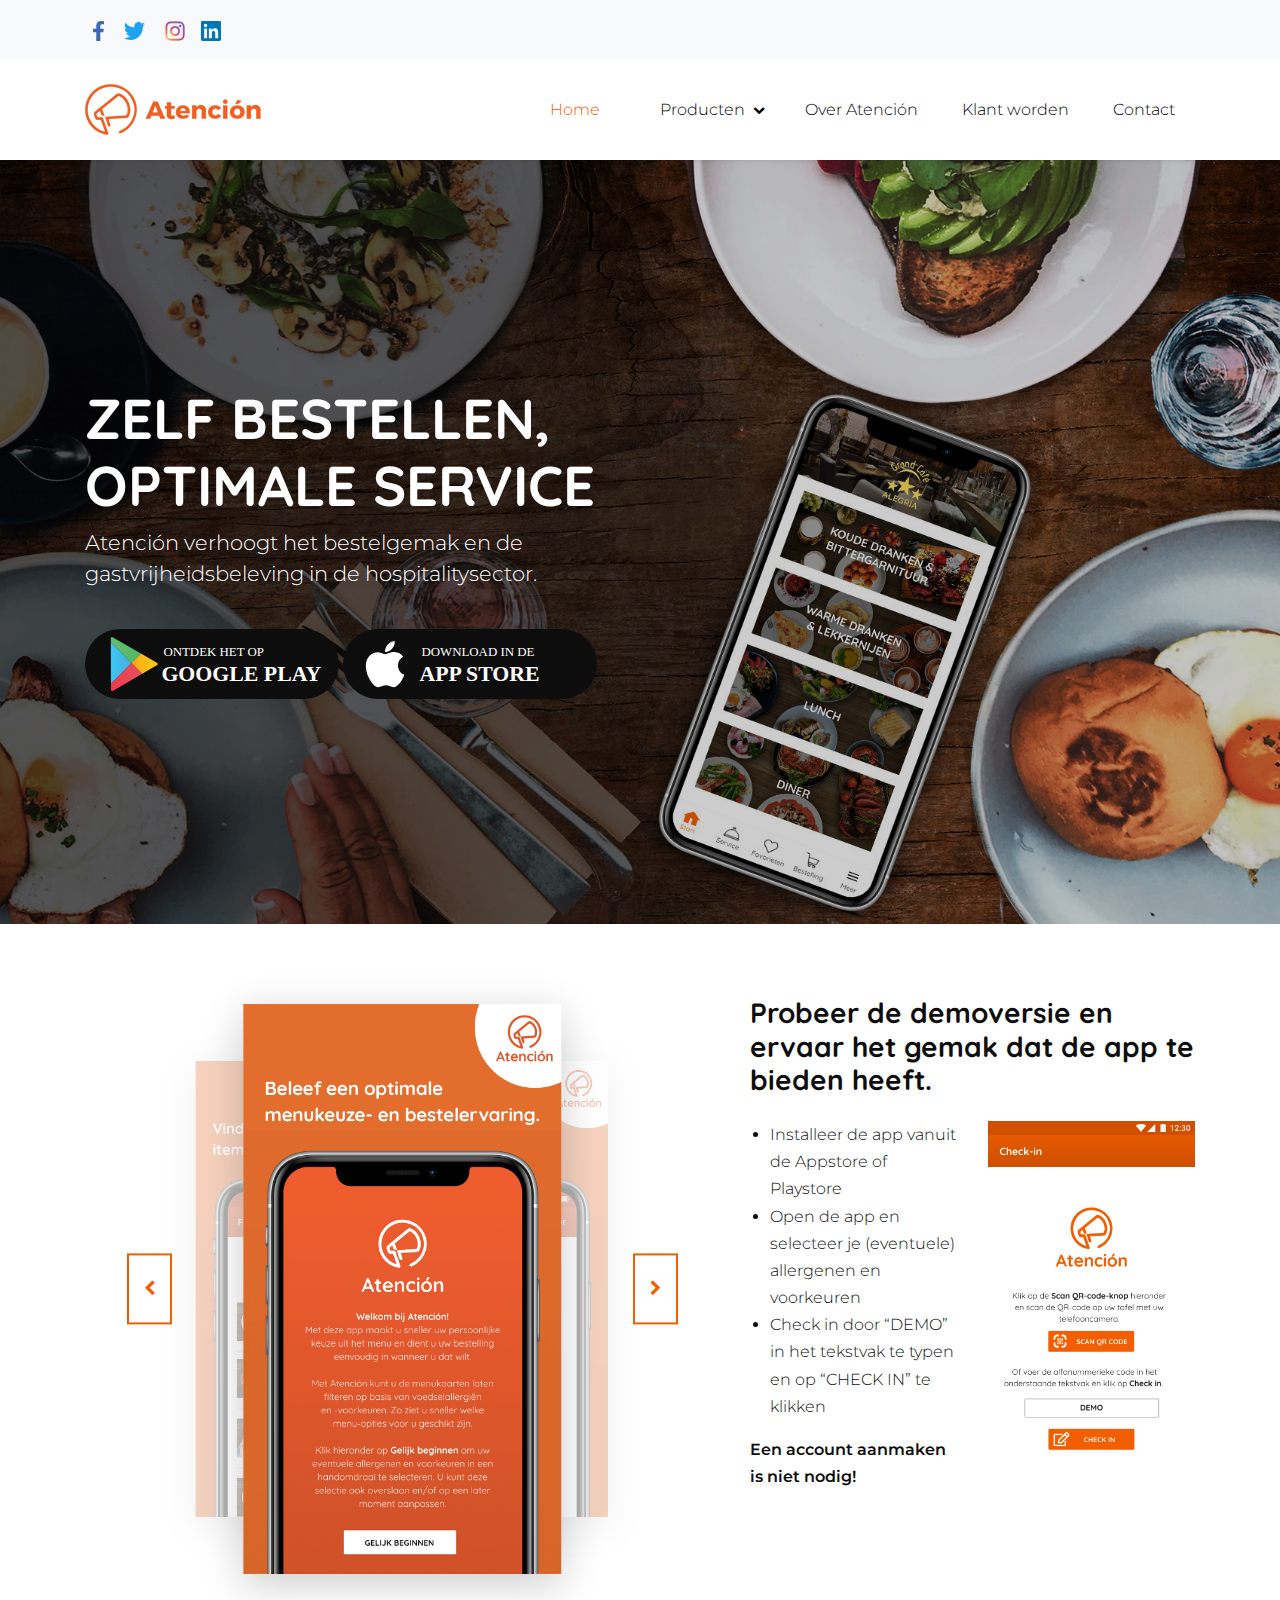
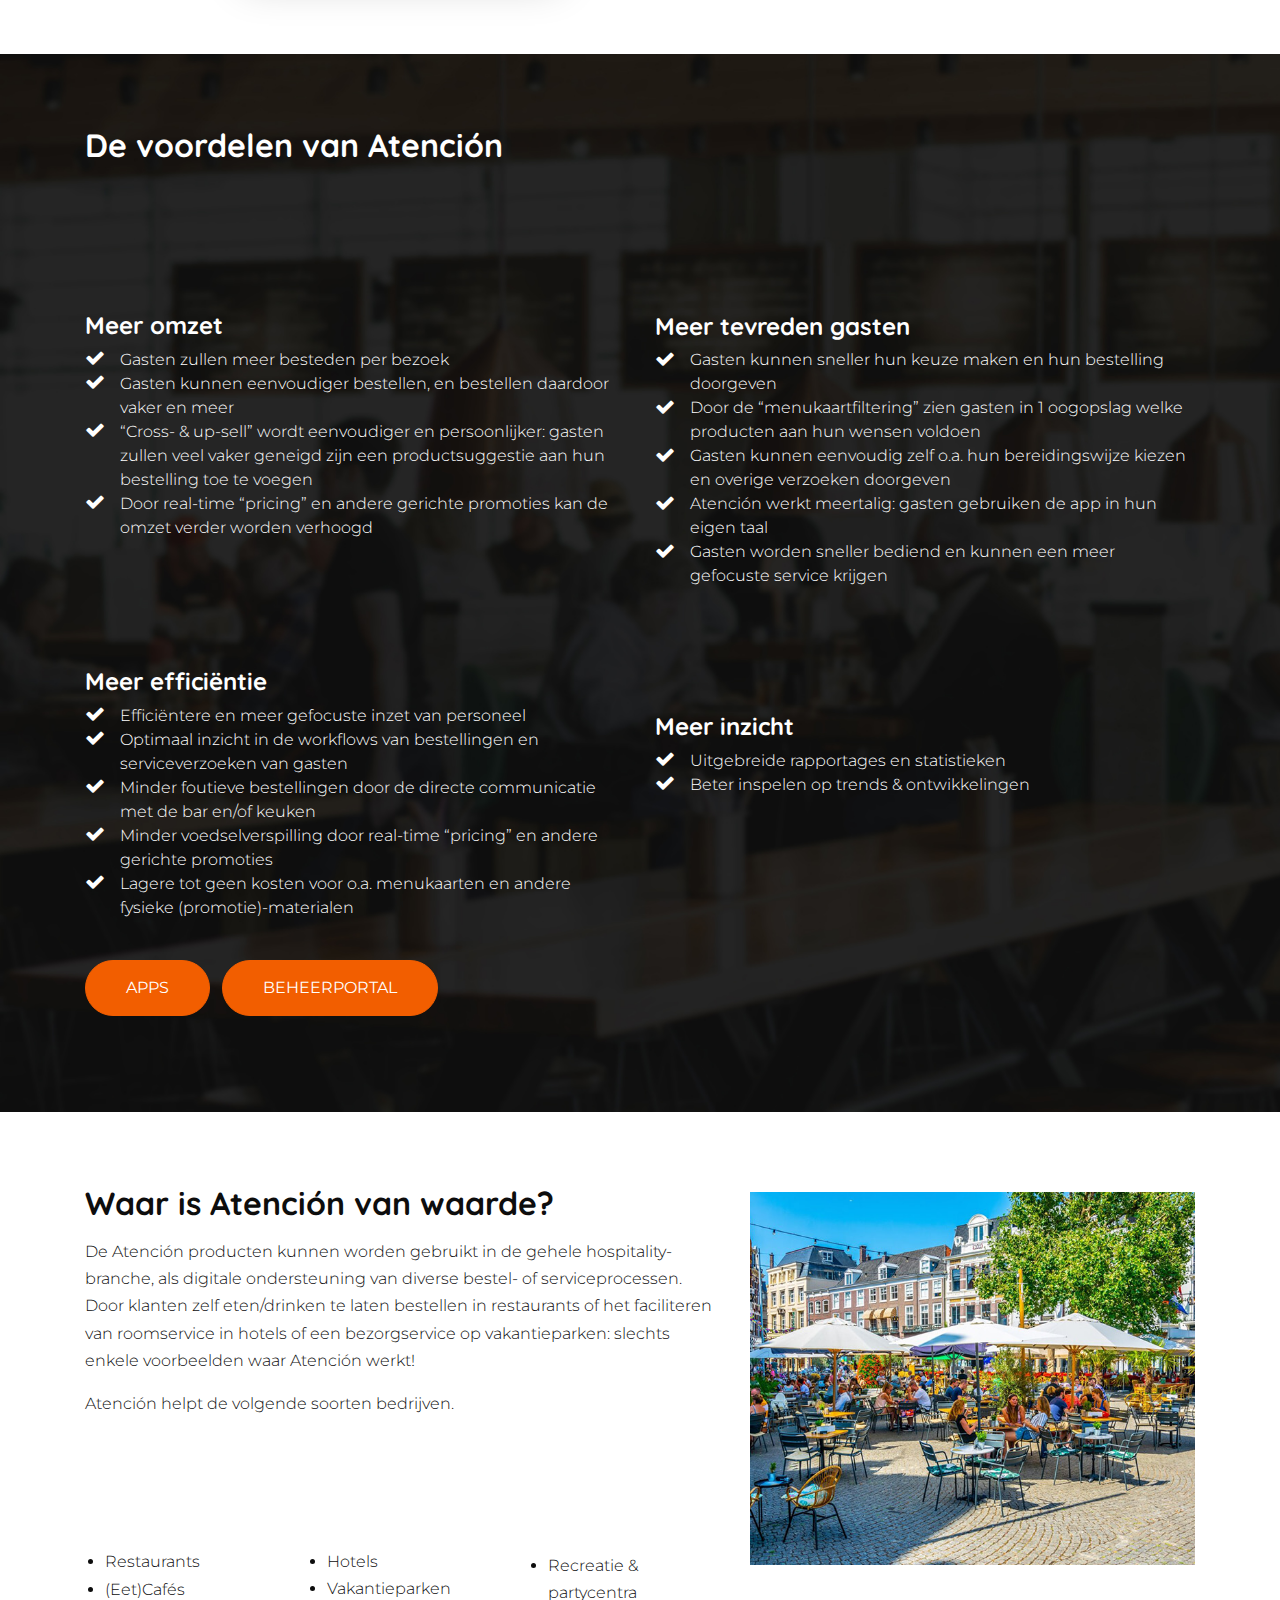
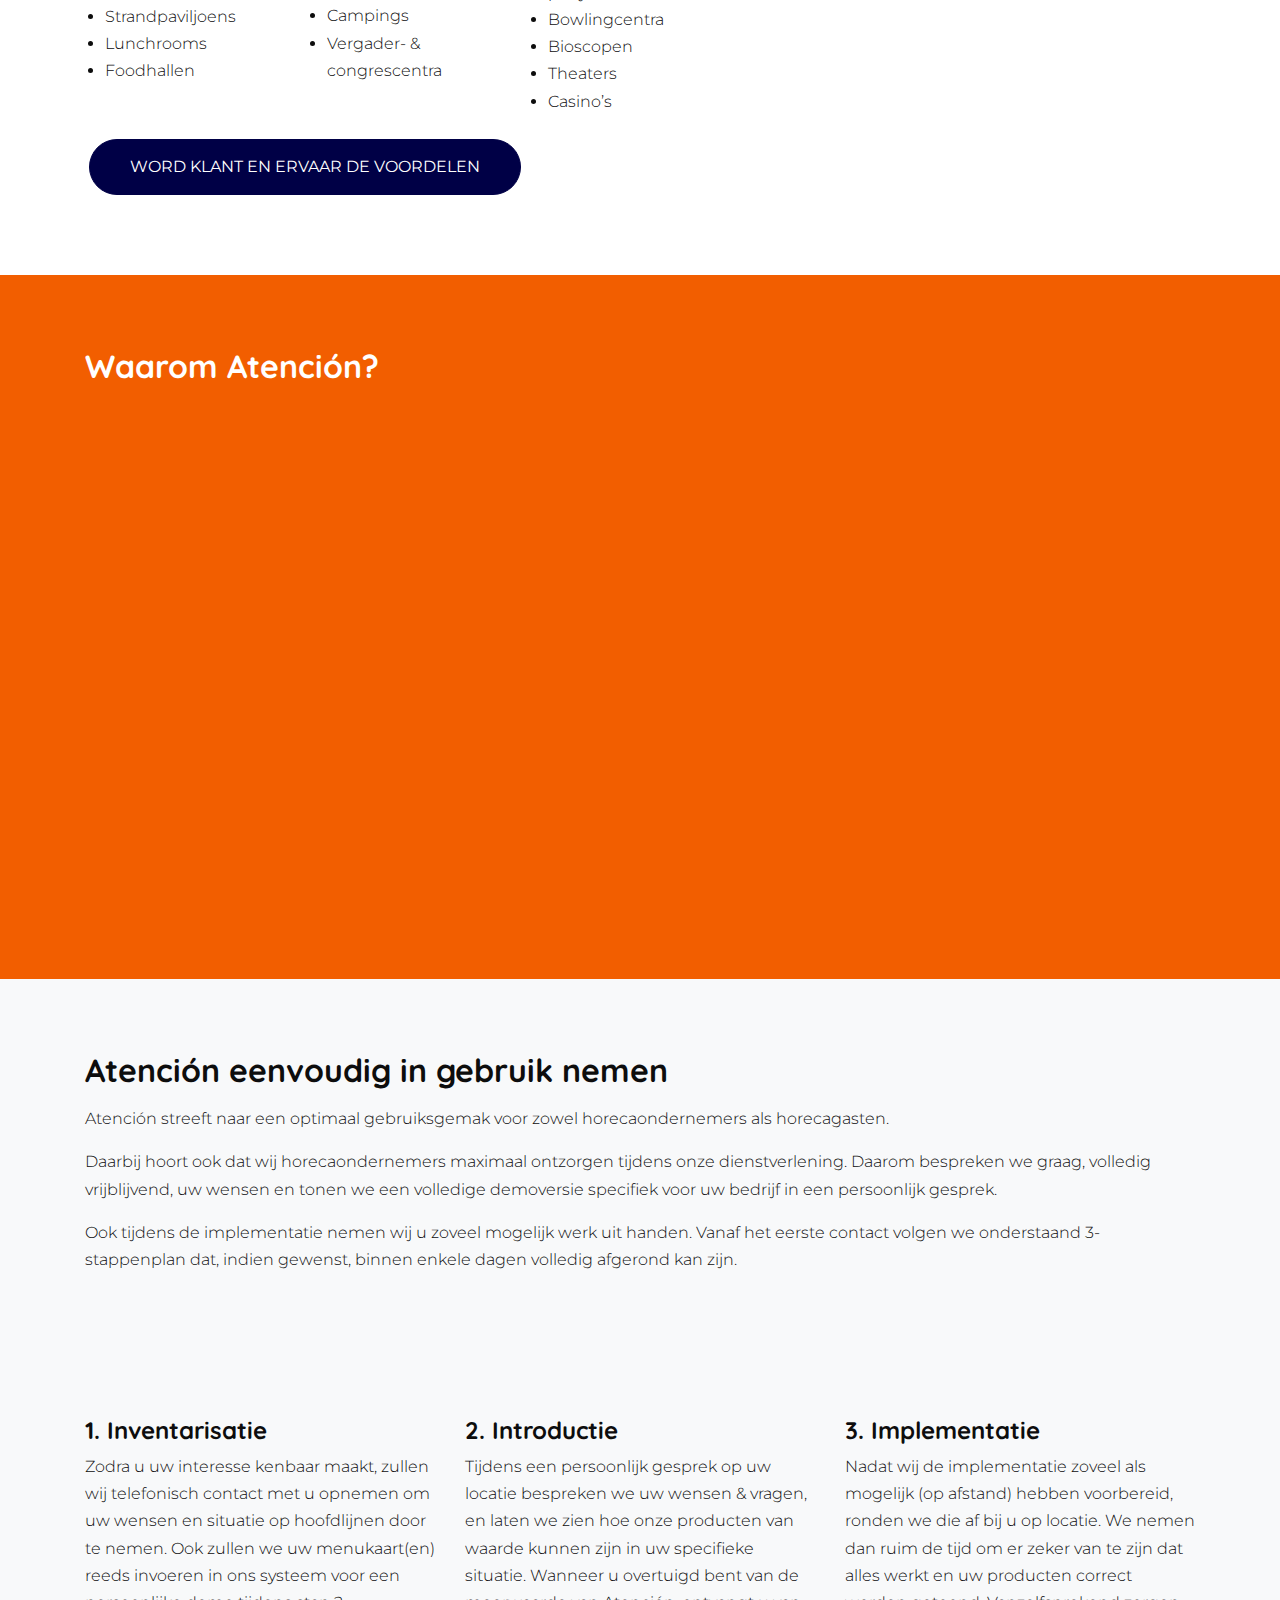
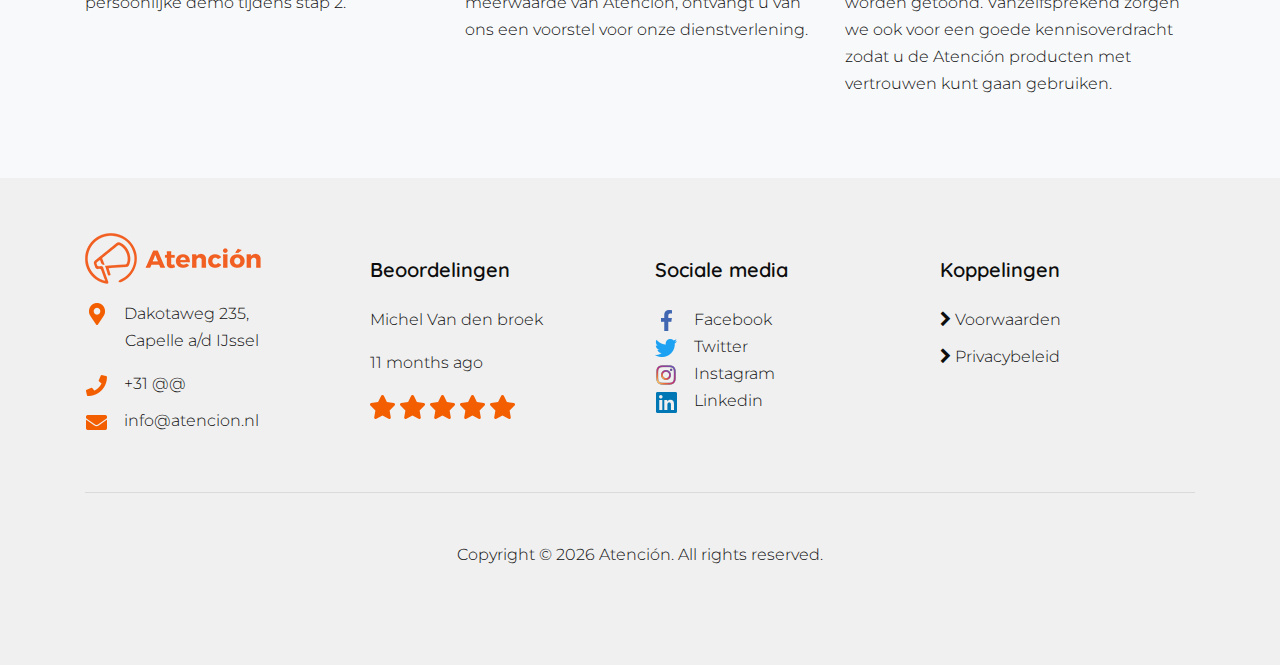
==== commit 3dc0002e: "Add files via upload" ====
--- a/index.html
+++ b/index.html
@@ -205,9 +205,9 @@
                             <li>Door real-time “pricing” en andere gerichte promoties kan de omzet verder worden verhoogd</li>
                         </ul>
                         <img src="images/efficiency.svg" alt="Image" class="img-fluid w-30 mb-4 pt-4" data-aos="fade" data-aos-delay="200">
-                        <h4>Meer efficiëntie</h4>
+                        <h4>Meer effici&euml;ntie</h4>
                         <ul class="list-unstyled ul-check ul-check-small">
-                            <li>Efficiëntere en meer gefocuste inzet van personeel</li>
+                            <li>Effici&euml;ntere en meer gefocuste inzet van personeel</li>
                             <li>Optimaal inzicht in de workflows van bestellingen en serviceverzoeken van gasten</li>
                             <li>Minder foutieve bestellingen door de directe communicatie met de bar en/of keuken</li>
                             <li>Minder voedselverspilling door real-time “pricing” en andere gerichte promoties</li>
@@ -291,7 +291,7 @@
                         </div>
                         <div class="row pt-4">
                             <div class="col-12">
-                                <a href="klant-worden.html" class="btn btn-primary btn-black--hover btn-blue shadow-none ml-1">WORD KLANT EN ERVAAR DE VOORDELEN ZELF</a>
+                                <a href="klant-worden.html" class="btn btn-primary btn-black--hover btn-blue shadow-none ml-1">Word klant en ervaar de voordelen</a>
                             </div>
                         </div>
                     </div>
@@ -313,7 +313,7 @@
                             <li class="mb-4">
                                 <h4>Businessfocus </h4>
                                 <p class="font-weight-bold">De day to day business van onze klanten is onze belangrijkste focus. </p>
-                                <p> Meetbaar processen verbeteren, klanttevredenheid verhogen en waarde creëren is wat Atención drijft en waar we ruime expertise in hebben. We zijn weliswaar een technologiebedrijf, maar in al ons denken en doen is niet
+                                <p> Meetbaar processen verbeteren, klanttevredenheid verhogen en waarde cre&euml;ren is wat Atención drijft en waar we ruime expertise in hebben. We zijn weliswaar een technologiebedrijf, maar in al ons denken en doen is niet
                                     de IT maar de “business” ons uitgangspunt.
                                 </p>
                             </li>
@@ -321,7 +321,7 @@
                                 <h4>Continue innovatie </h4>
                                 <p class="font-weight-bold">Goed kan altijd nog beter. Verbeteren en vernieuwen zit in de genen van Atención. </p>
                                 <p class="p-mremove"> Voor onze bestaande producten leggen we onszelf hoge kwaliteitseisen op. Nog scherper zijn we op de doorontwikkeling met nieuwe features voor nog meer gebruiksgemak. Vanuit een concrete visie op de markt en een roadmap
-                                    vol met ideeën ontwikkelen we doorlopend nieuwe concepten.
+                                    vol met idee&euml;n ontwikkelen we doorlopend nieuwe concepten.
                                 </p>
                             </li>
                         </ul>
@@ -330,7 +330,7 @@
                         <ul class="list-unstyled ul-check primary text-white">
                             <li class="mb-4">
                                 <h4>Gedeelde belangen </h4>
-                                <p class="font-weight-bold">Wij zijn alleen relevant als we waarde creëren voor onze gebruikers/klanten.</p>
+                                <p class="font-weight-bold">Wij zijn alleen relevant als we waarde cre&euml;ren voor onze gebruikers/klanten.</p>
                                 <p> Daarom werken we met een heldere en volledige <em> pay per use prijsstelling</em> waarin we alleen kosten rekenen voor daadwerkelijk gebruik, dat wil zeggen “omzet via Atención”. Bij ons geen vaste kosten of kosten per
                                     uur/tijdsperiode. Geen omzet = geen kosten: de zekerheid van Atencion!
                                 </p>
@@ -338,8 +338,8 @@
 
                             <li>
                                 <h4>Leidende technologie</h4>
-                                <p class="font-weight-bold">In onze producten maken we slechts gebruik van bewezen technologieën. </p>
-                                <p class="p-mremove">Technologieën die gerenommeerde bedrijven zoals Facebook, Netflix en Uber ook toepassen zodat we altijd up & running zijn en leveren waar we voor staan. Optimale gebruiksvriendelijkheid, betrouw- & beschikbaarheid en flexibiliteit
+                                <p class="font-weight-bold">In onze producten maken we slechts gebruik van bewezen technologie&euml;n. </p>
+                                <p class="p-mremove">Technologie&euml;n die gerenommeerde bedrijven zoals Facebook, Netflix en Uber ook toepassen zodat we altijd up & running zijn en leveren waar we voor staan. Optimale gebruiksvriendelijkheid, betrouw- & beschikbaarheid en flexibiliteit
                                     staan daarbij centraal.
                                 </p>
                             </li>
--- a/css/style.css
+++ b/css/style.css
@@ -158,6 +158,16 @@
     box-shadow: 5px 6px 10px #cccccc;
 }
 
+.btn-blue {
+    background: #000046 !important;
+    border-color: #000046 !important;
+}
+
+.btn-blue:hover {
+    background: #1F1E1E !important;
+    border-color: #1F1E1E !important;
+    color: #fff;
+}
 .line-height-1 {
     line-height: 1 !important;
 }
@@ -289,7 +299,11 @@
 .ul-check.primary li:before {
     color: #ffffff;
 }
-
+.ul-check-small li:before {
+    font-size: 20px;
+    top: -.30rem;
+
+}
 
 /* Navbar */
 
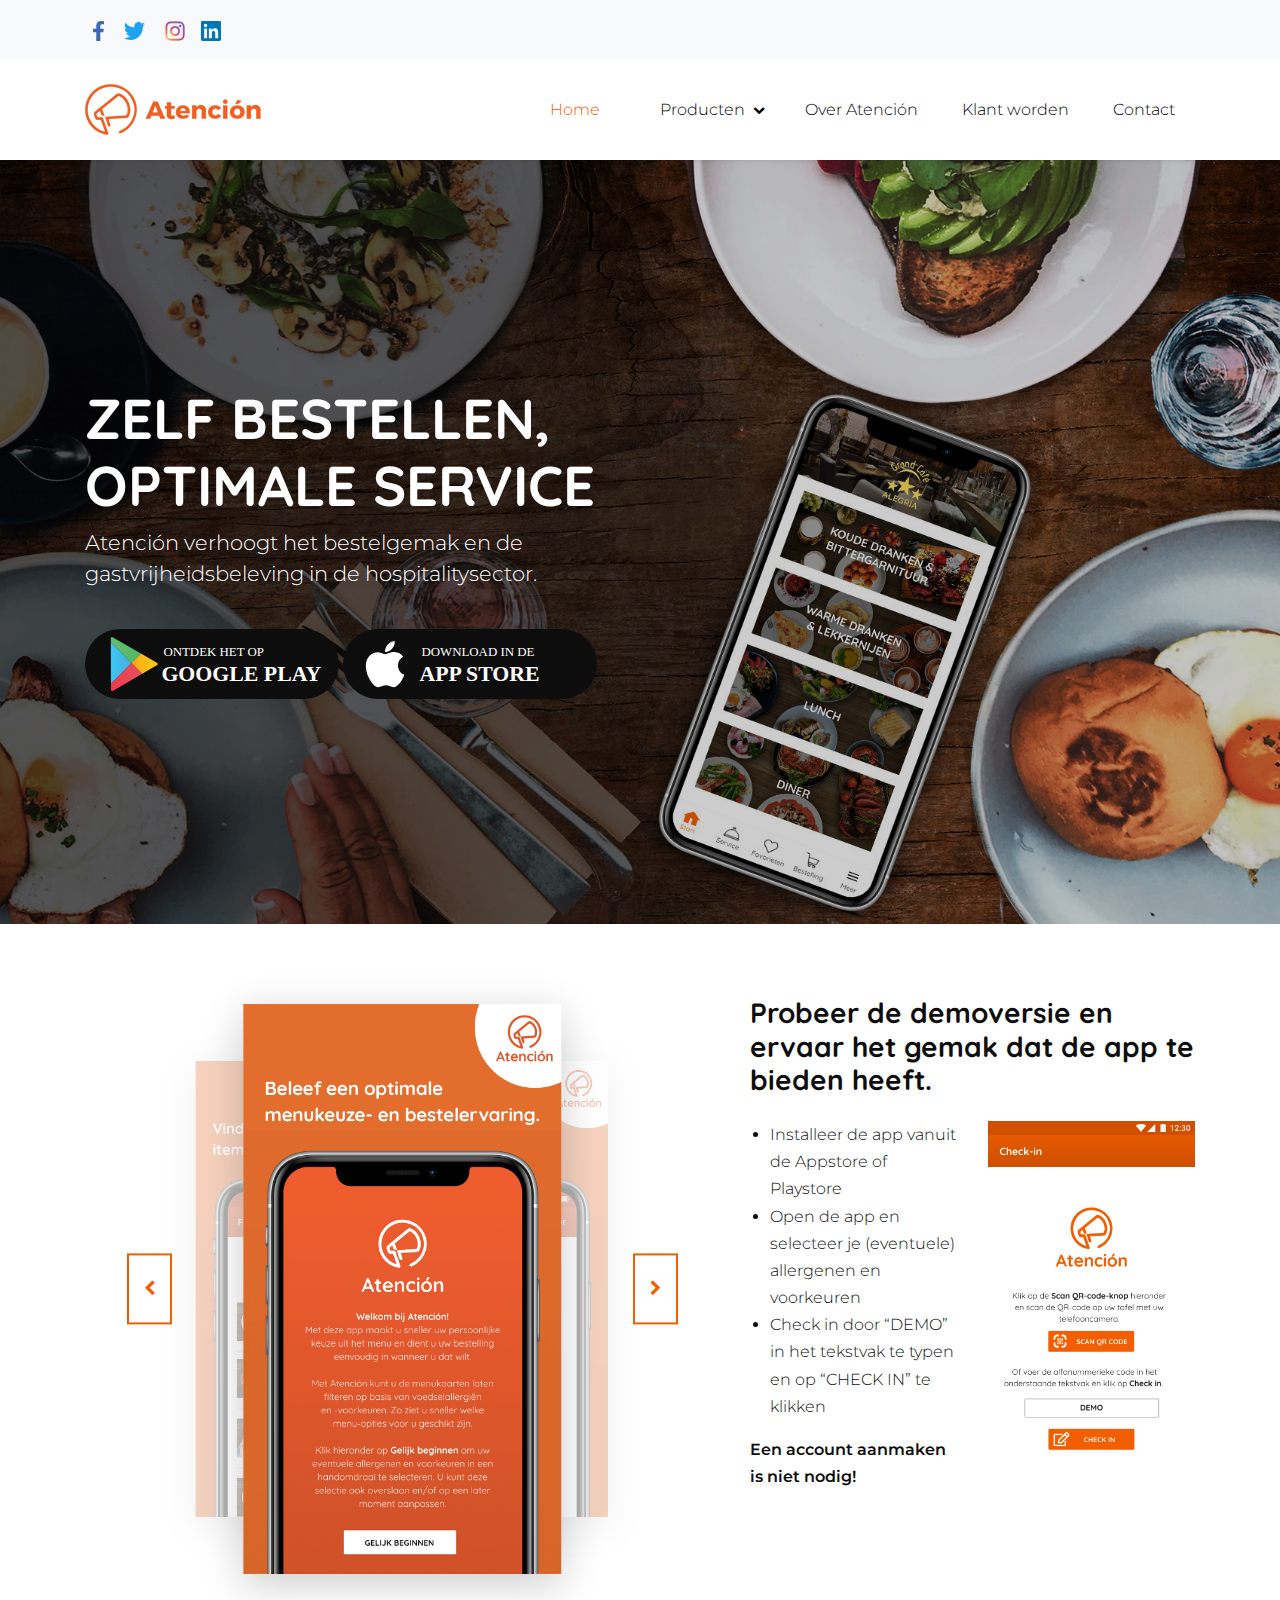
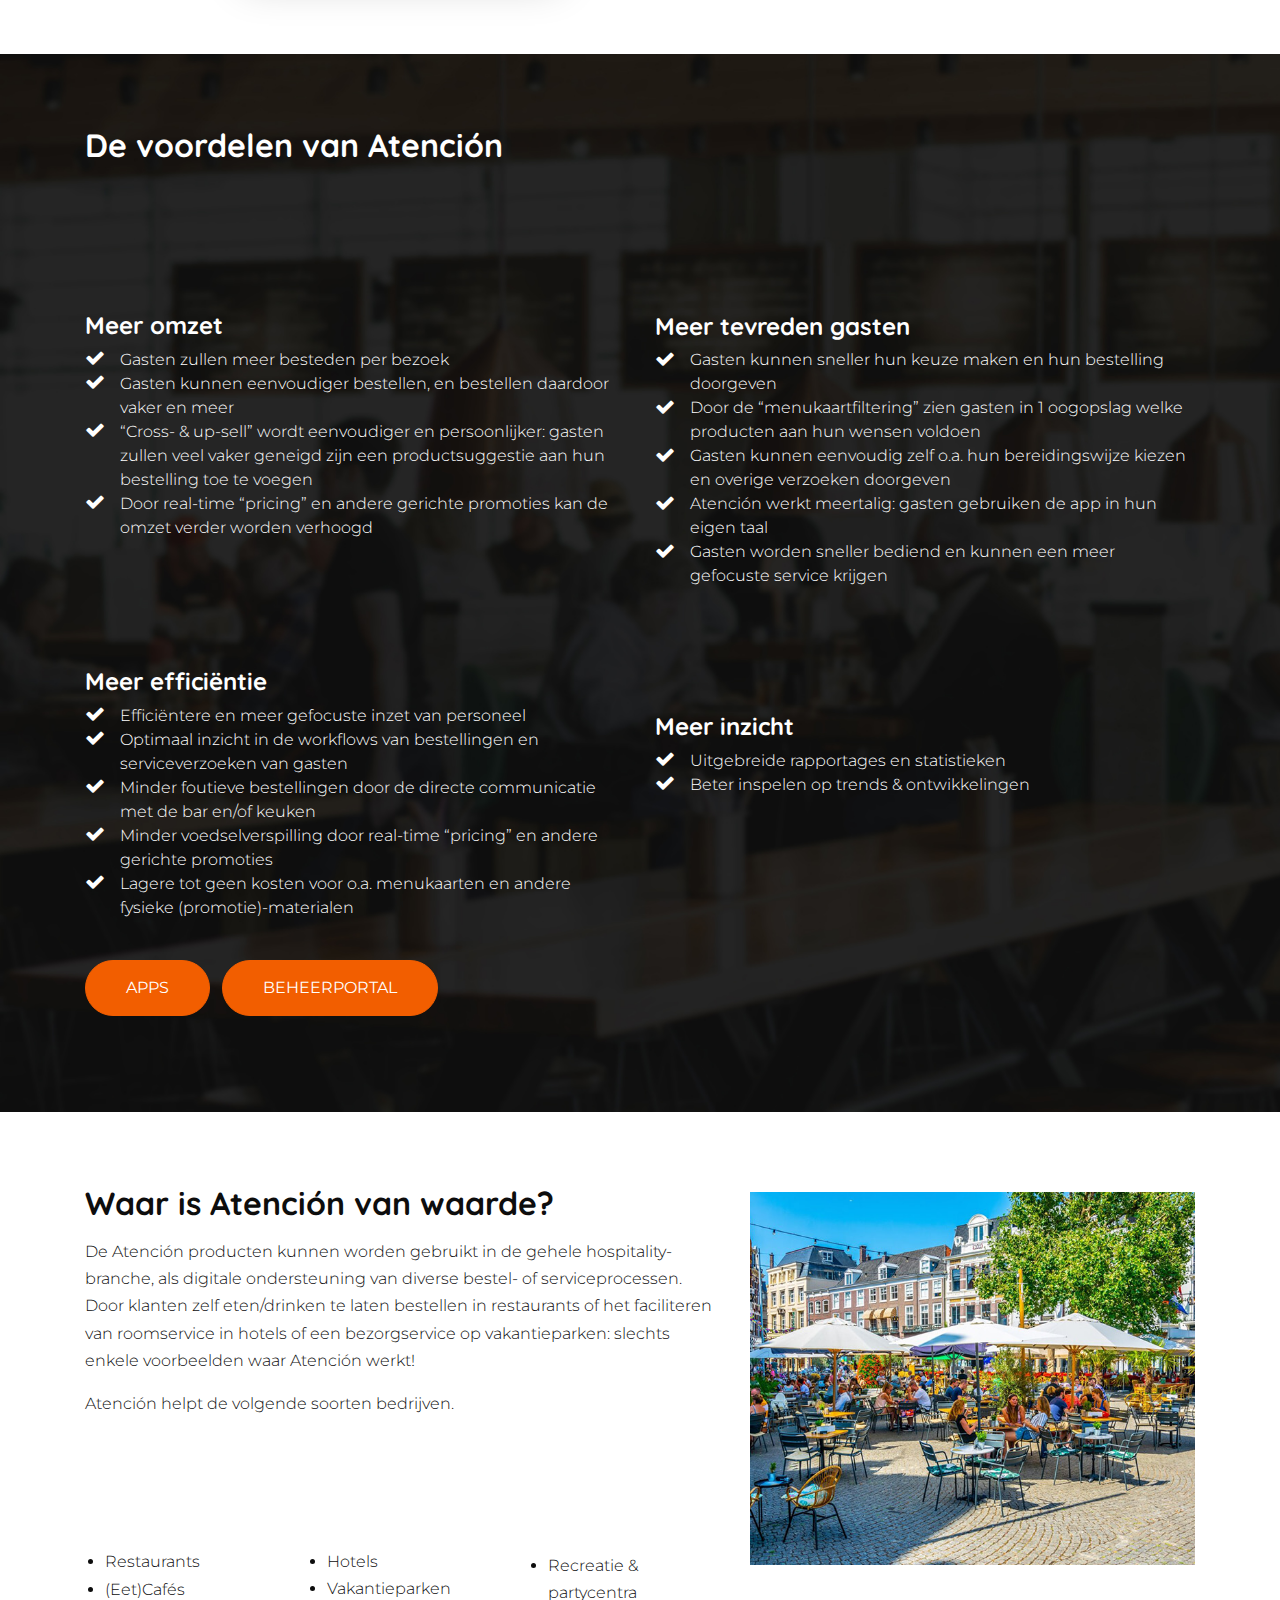
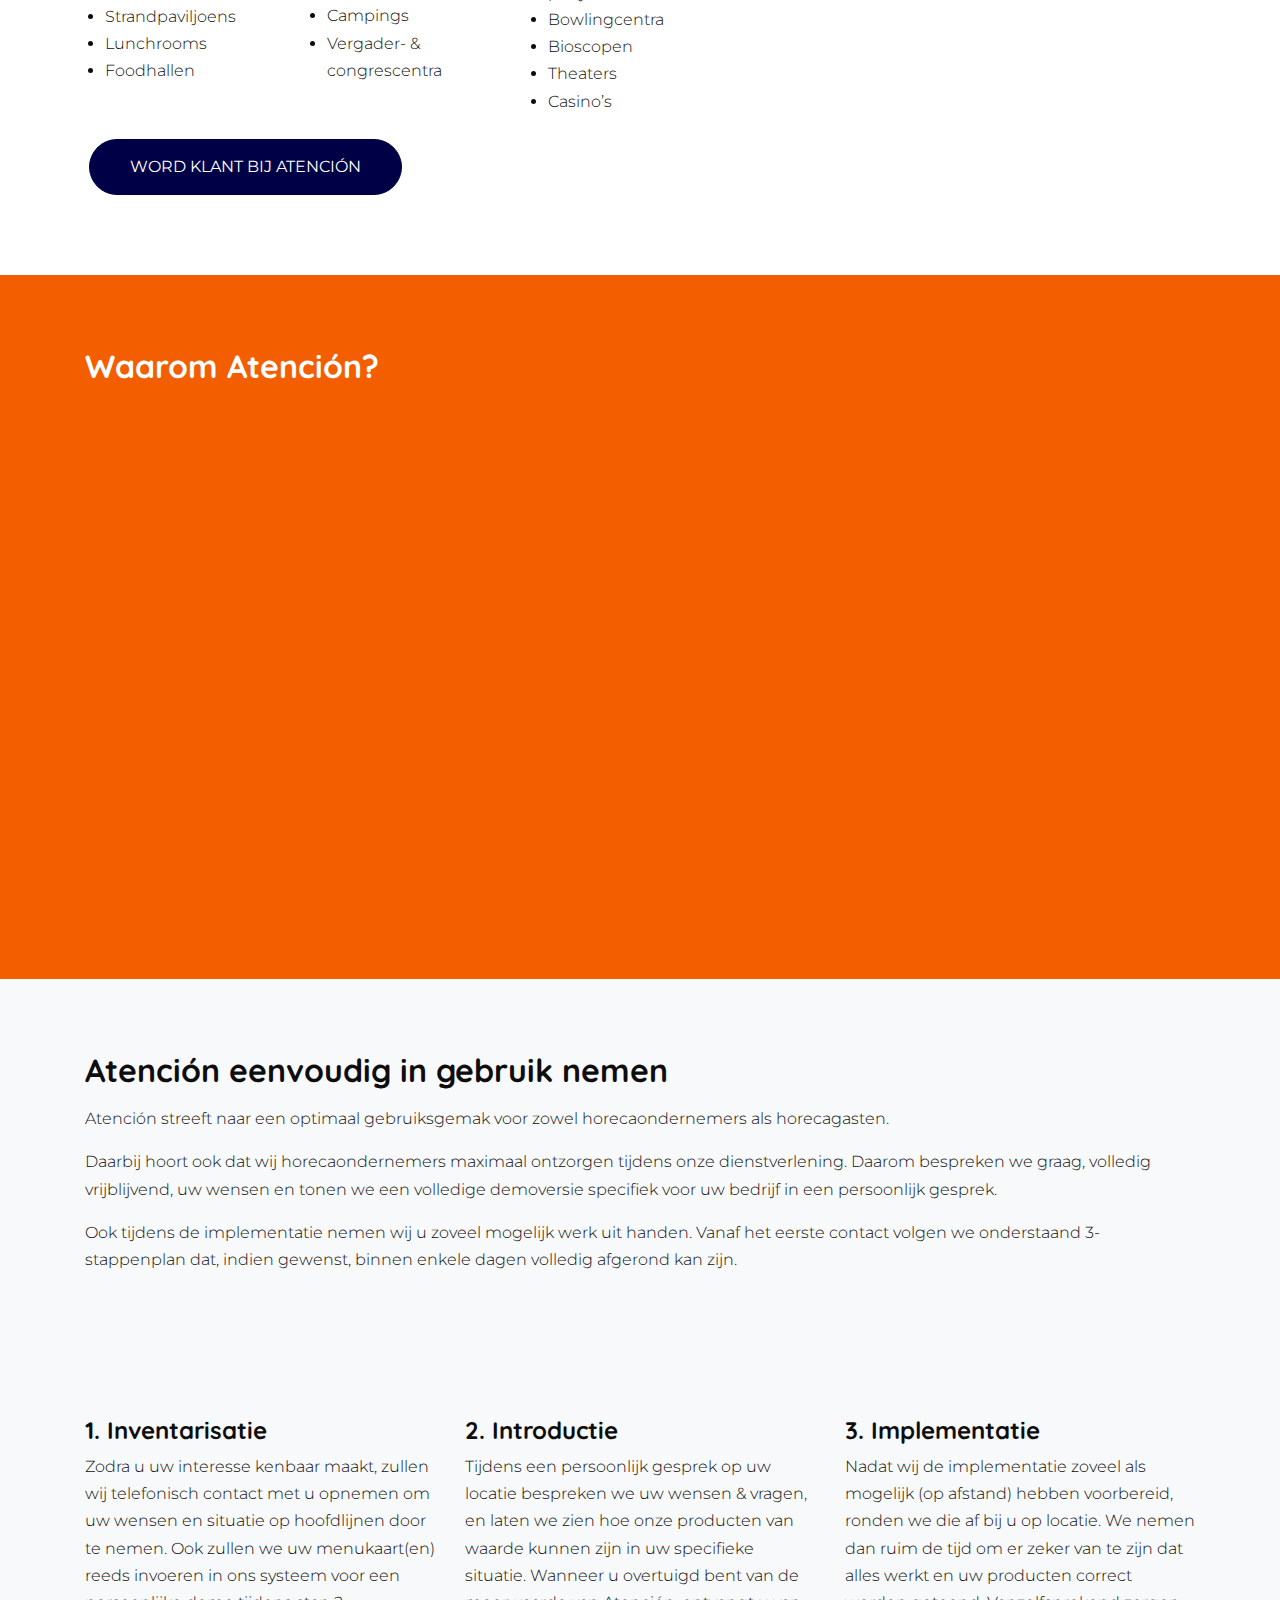
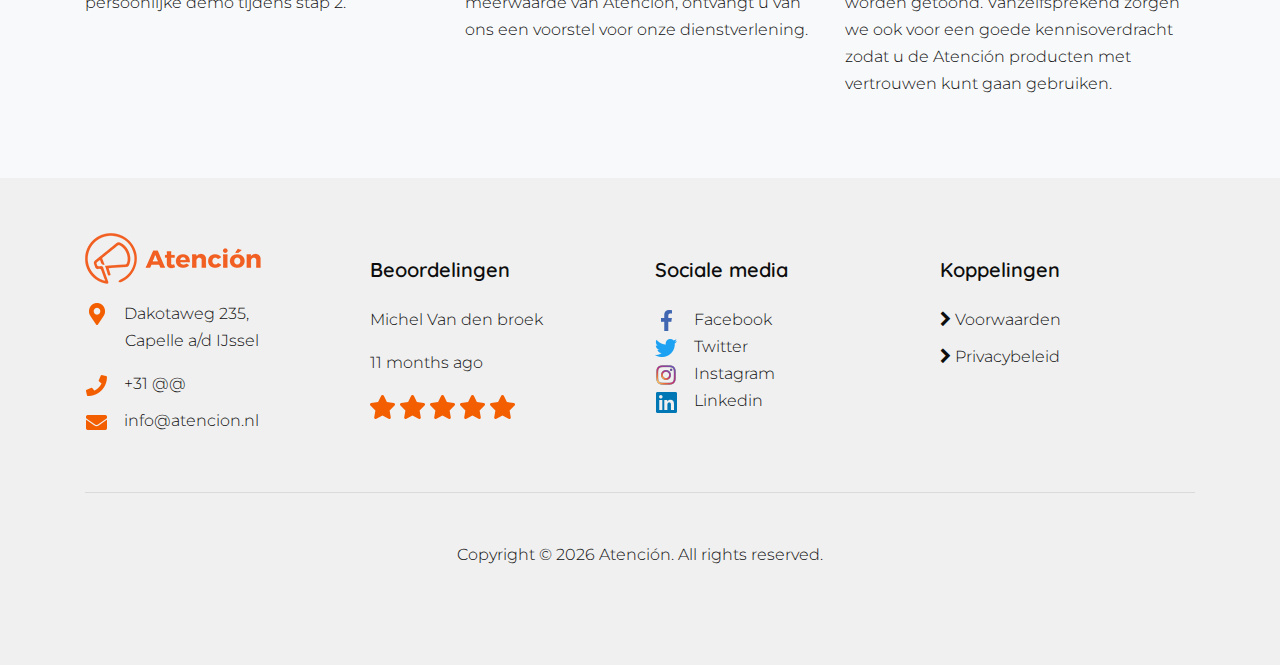
==== commit 7cc3f2a4: "Add files via upload" ====
--- a/index.html
+++ b/index.html
@@ -291,7 +291,7 @@
                         </div>
                         <div class="row pt-4">
                             <div class="col-12">
-                                <a href="klant-worden.html" class="btn btn-primary btn-black--hover btn-blue shadow-none ml-1">Word klant en ervaar de voordelen</a>
+                                <a href="klant-worden.html" class="btn btn-primary btn-black--hover btn-blue shadow-none ml-1">WORD KLANT BIJ ATENCIÓN</a>
                             </div>
                         </div>
                     </div>
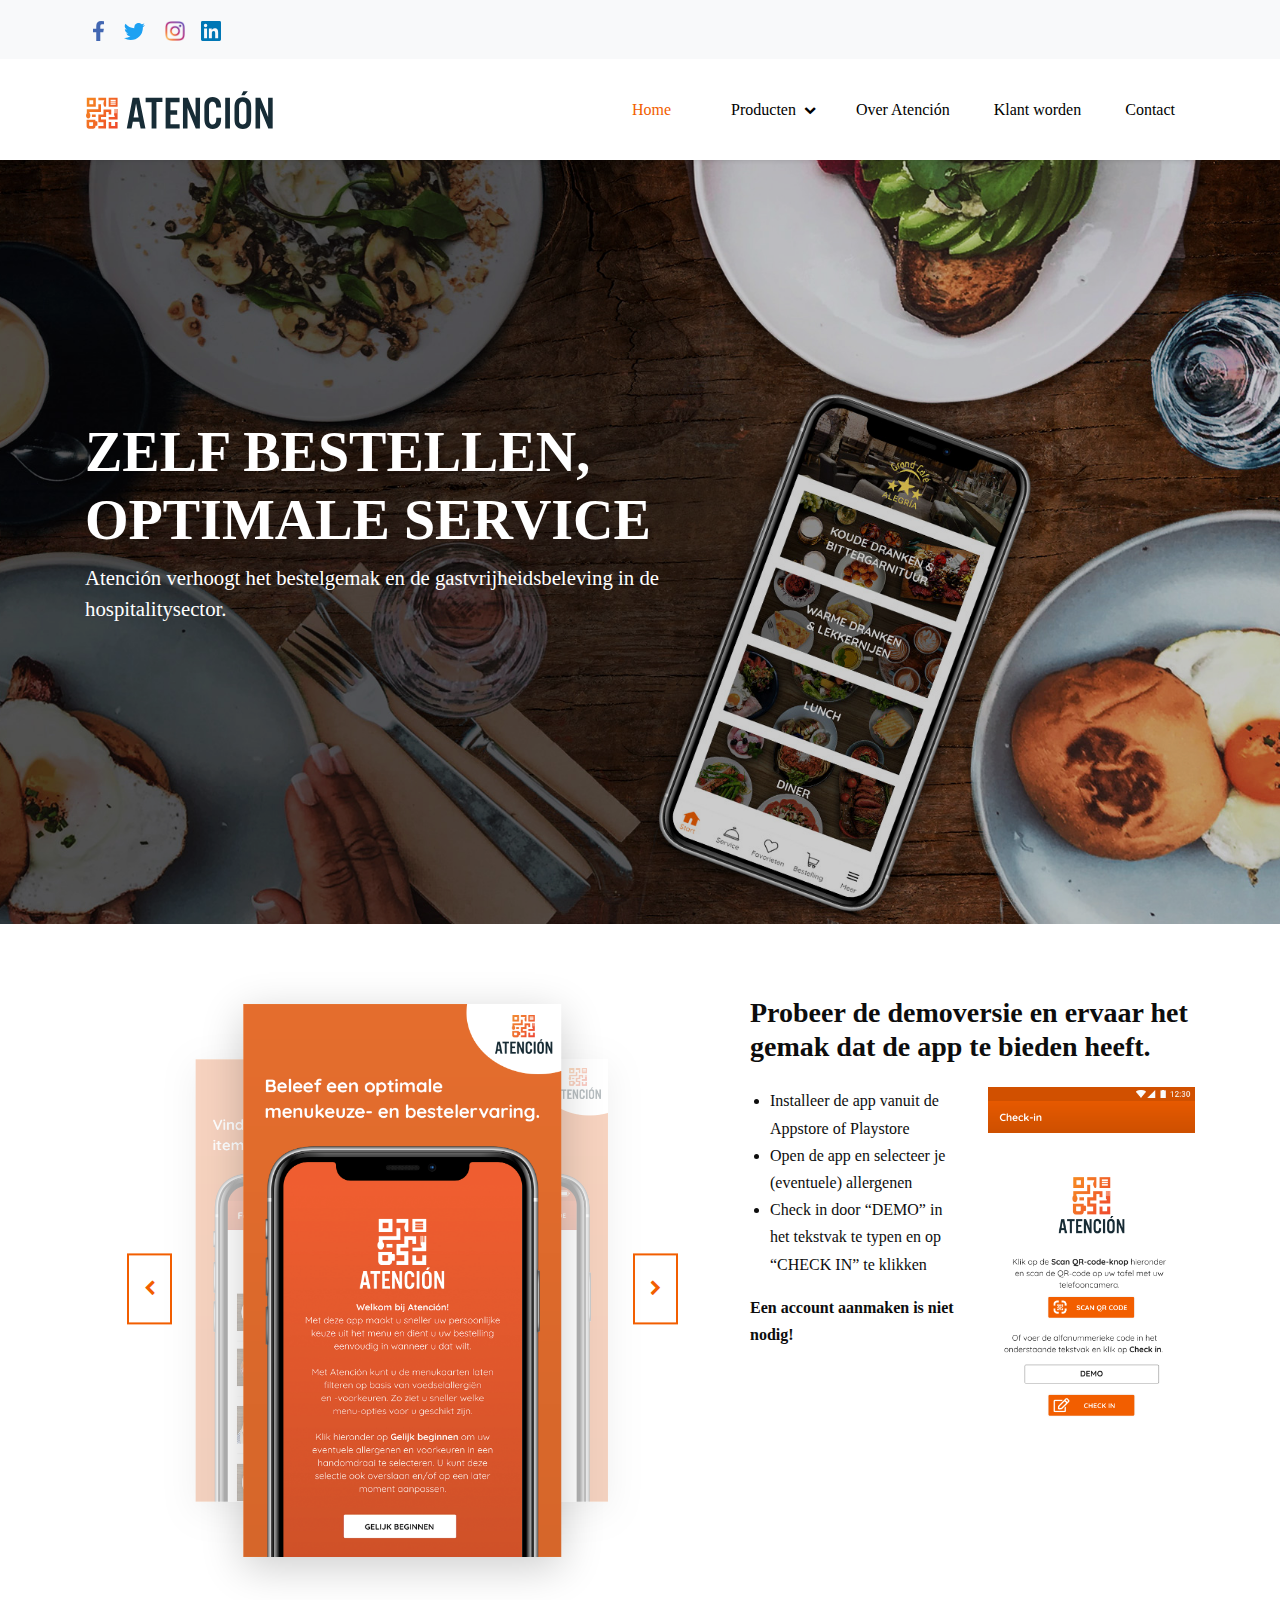
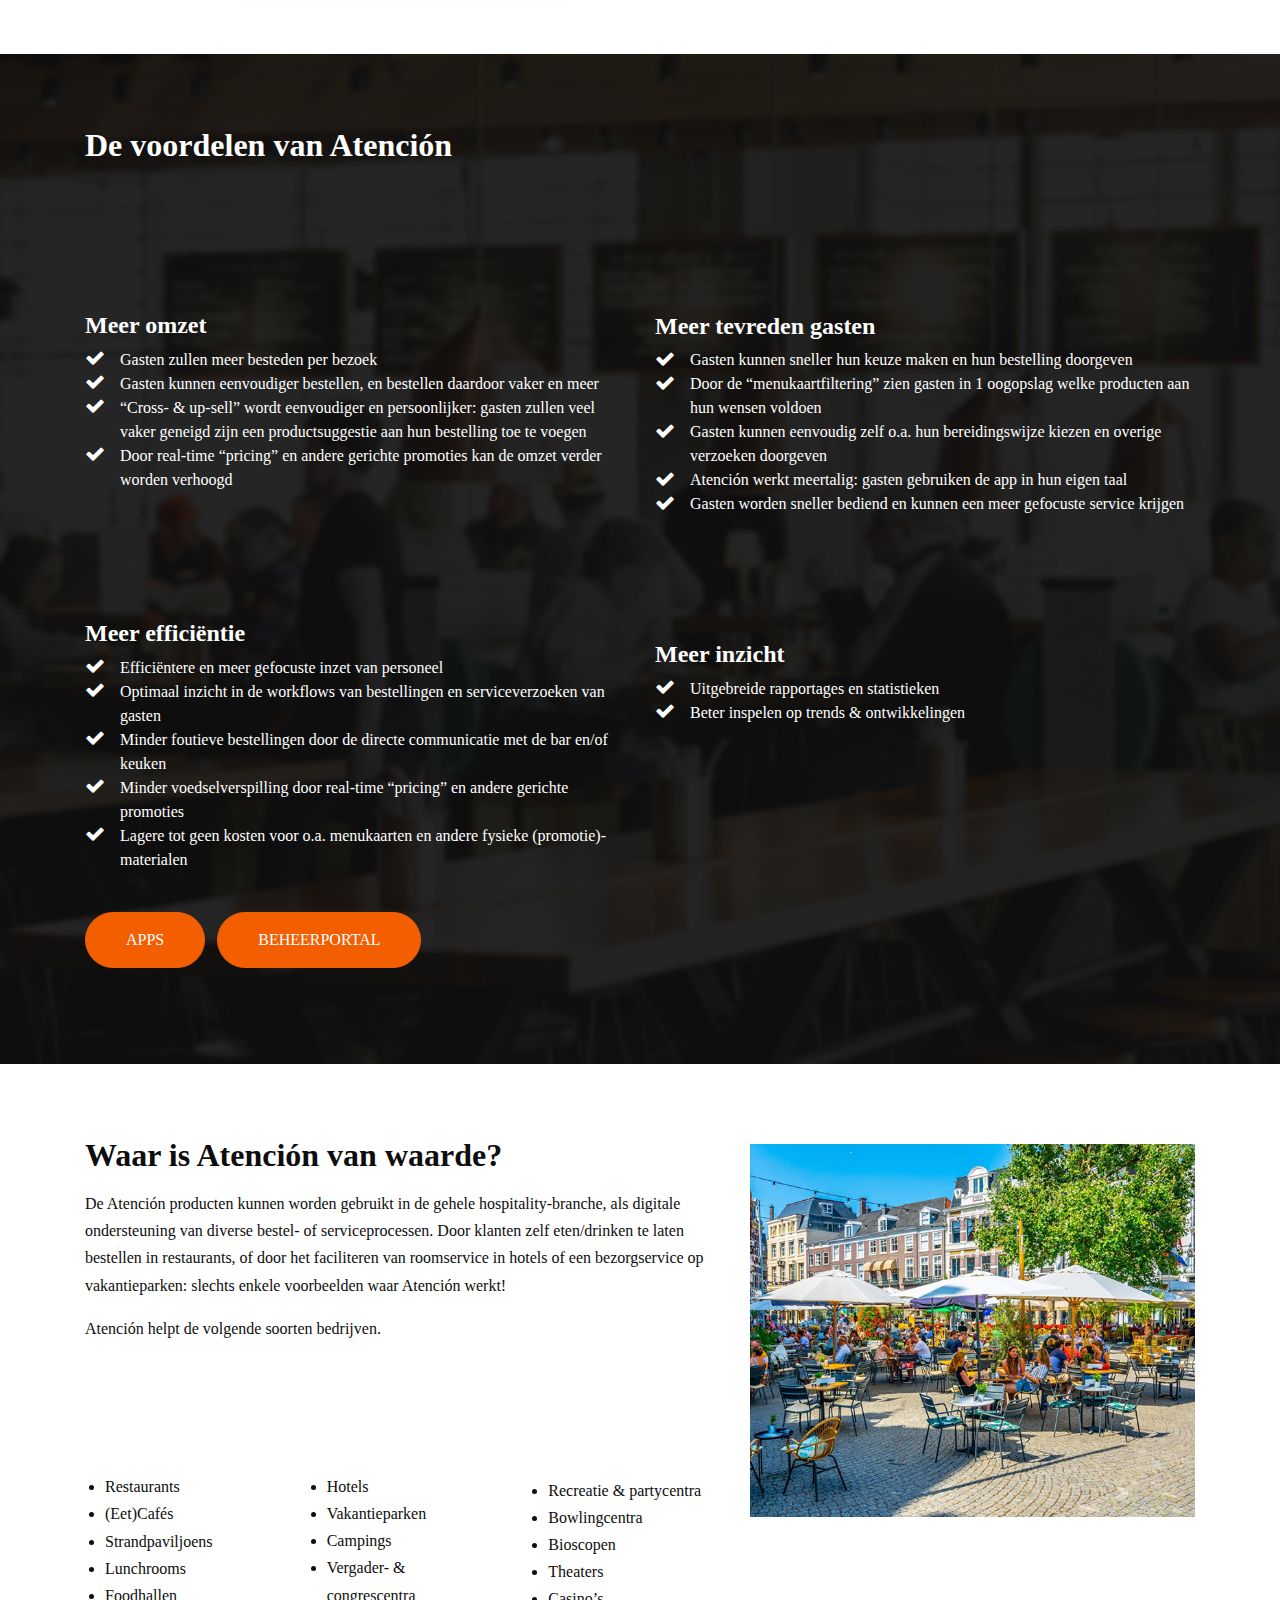
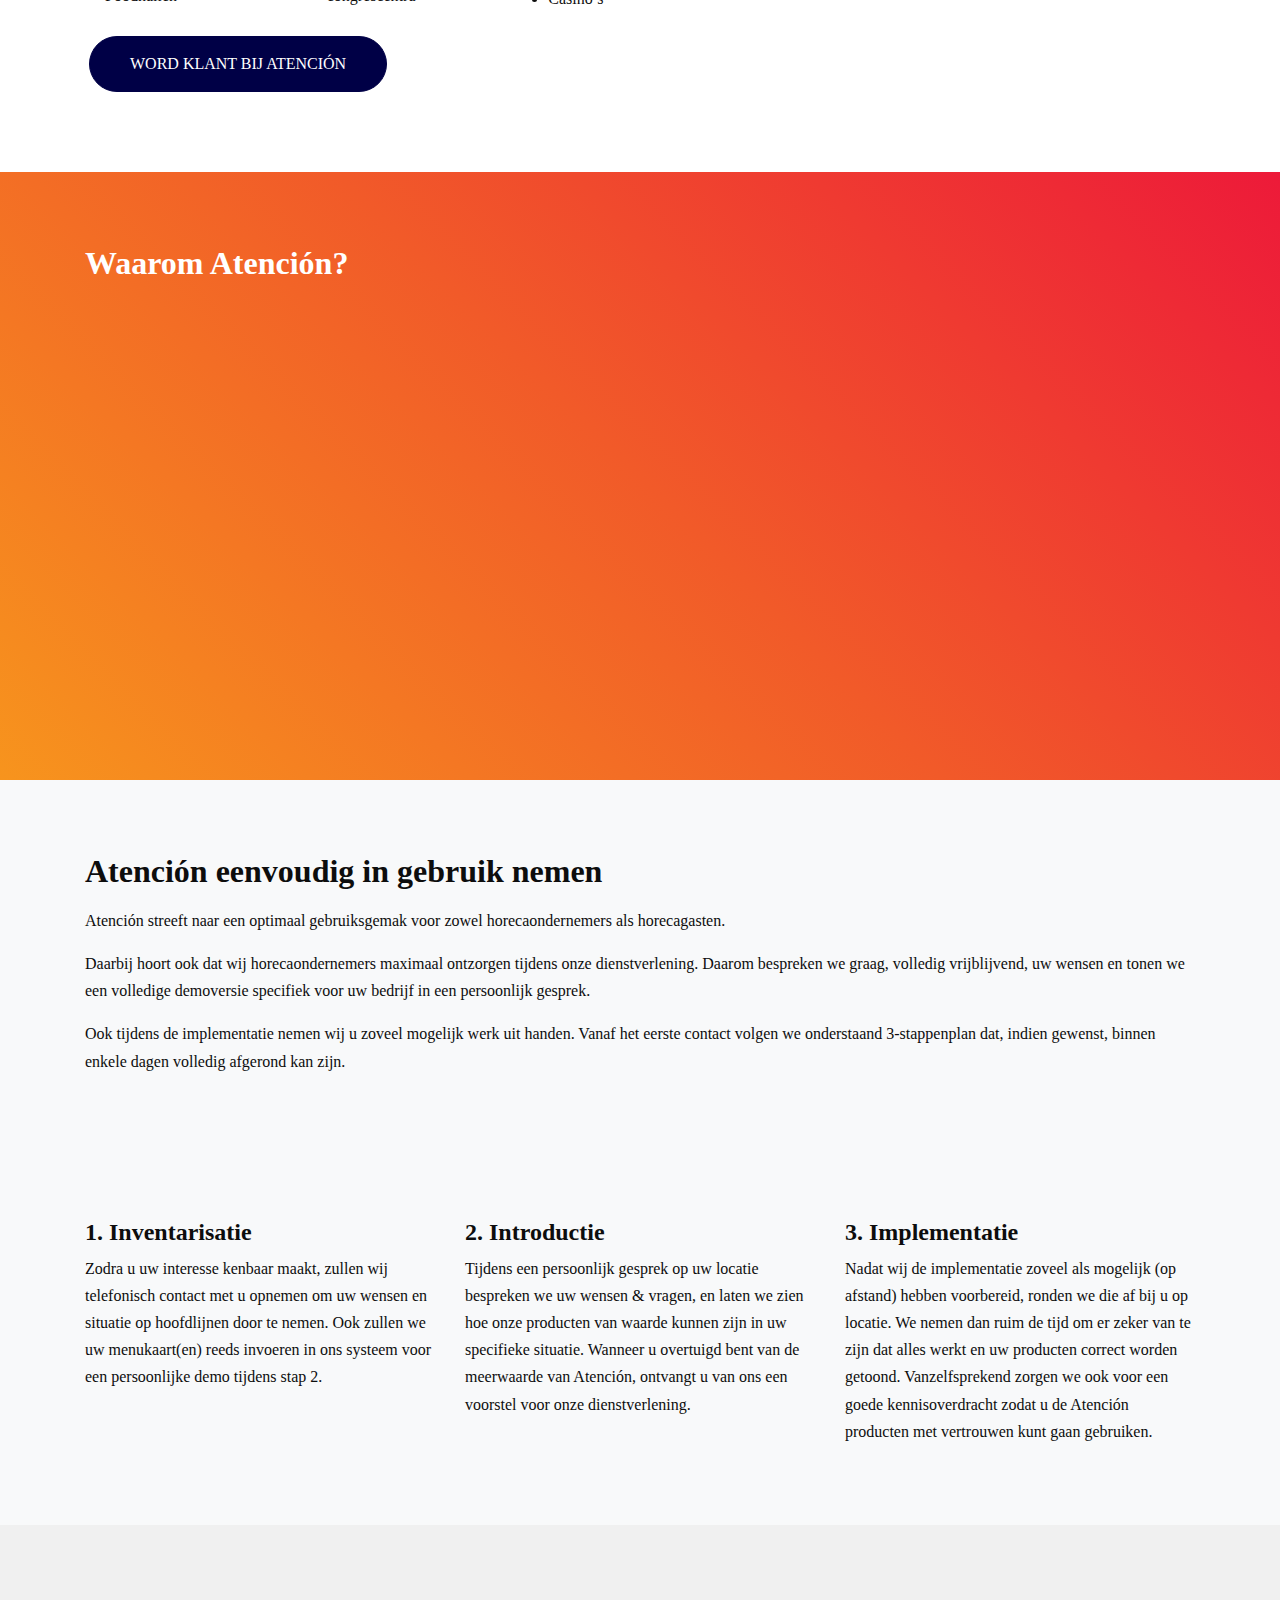
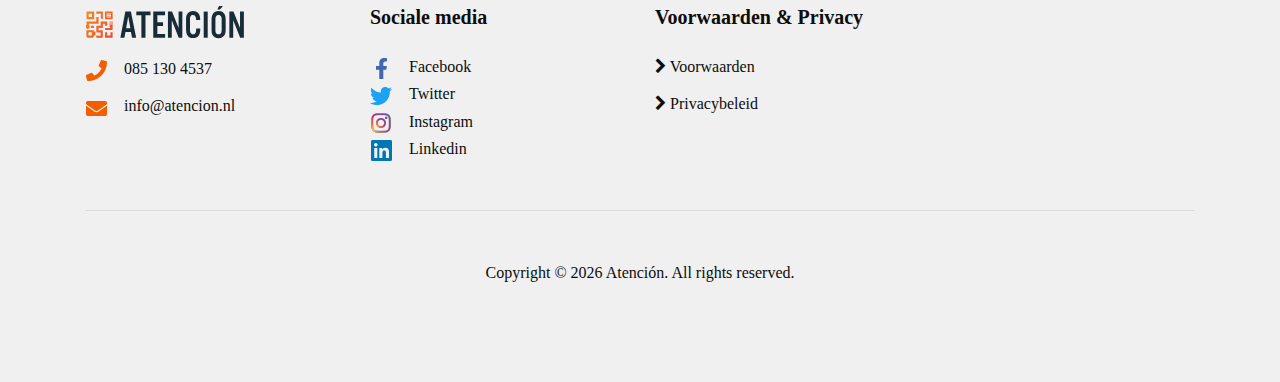
==== commit c8f0db73: "Add files via upload" ====
--- a/index.html
+++ b/index.html
@@ -12,7 +12,6 @@
     <link rel="stylesheet" href="css/bootstrap.min.css">
     <link rel="stylesheet" href="css/jquery-ui.css">
     <link rel="stylesheet" href="css/jquery.fancybox.min.css">
-    <link rel="stylesheet" href="css/bootstrap-datepicker.css">
     <link rel="stylesheet" href="css/aos.css">
     <link rel="stylesheet" href="css/style.css">
 </head>
@@ -21,7 +20,8 @@
     <div class="site-wrap">
         <div class="site-mobile-menu site-navbar-target">
             <div class="site-mobile-menu-header">
-                <div class="site-mobile-menu-close mt-3"> <span class="js-menu-toggle"> <i class="fa fa-times fa-xs"> </i></span>
+                <div class="site-mobile-menu-close mt-3"> <span class="js-menu-toggle"> <i class="fa fa-times fa-xs">
+                        </i></span>
                 </div>
             </div>
             <div class="site-mobile-menu-body"></div>
@@ -45,11 +45,11 @@
                                 <a href="https://www.instagram.com/atencionnl/" class="p-2" target="_blank">
                                     <img src="./images/instagram.svg" alt="Instagram">
                                 </a>
-                                <li>
-                                    <a href="https://www.linkedin.com/company/atencion" class="p-2" target="_blank">
-                                        <img src="./images/linkedin.svg" alt="Linkedin">
-                                    </a>
-                                </li>
+                            <li>
+                                <a href="https://www.linkedin.com/company/atencion" class="p-2" target="_blank">
+                                    <img src="./images/linkedin.svg" alt="Linkedin">
+                                </a>
+                            </li>
                         </ul>
                     </div>
                 </div>
@@ -60,7 +60,7 @@
                 <div class="row align-items-center">
                     <div class="col-6 col-xl-2">
                         <a class="mb-0 site-logo" href="index.html">
-                            <img src="./images/logo.png" alt="">
+                            <img src="./images/logo.svg" alt="">
                         </a>
                     </div>
                     <div class="col-12 col-md-10 d-none d-xl-block">
@@ -91,7 +91,8 @@
                         </nav>
                     </div>
                     <div class="col-6 d-inline-block d-xl-none ml-md-0 py-3" style="position: relative; top: 3px;">
-                        <a href="#" class="site-menu-toggle js-menu-toggle text-black float-right"><i class="fa fa-bars fa-lg"> </i></a>
+                        <a href="#" class="site-menu-toggle js-menu-toggle text-black float-right"><i
+                                class="fa fa-bars fa-lg"> </i></a>
                     </div>
                 </div>
             </div>
@@ -104,17 +105,8 @@
                         <div class="row mb-4">
                             <div class="col-md-7">
                                 <h1>ZELF BESTELLEN, OPTIMALE SERVICE</h1>
-                                <p>Atención verhoogt het bestelgemak en de gastvrijheidsbeleving in de hospitalitysector.</p>
-                            </div>
-                        </div>
-                        <div class="row">
-                            <div class="col-md-7">
-                                <a href="#">
-                                    <img src="images/googleplay.svg" class="img-fluid" alt="Google Play Button" style="width: 40%">
-                                </a>
-                                <a href="#">
-                                    <img src="images/ios.svg" class="img-fluid" alt="APP Store Button" style="width: 40%">
-                                </a>
+                                <p>Atención verhoogt het bestelgemak en de gastvrijheidsbeleving in de
+                                    hospitalitysector.</p>
                             </div>
                         </div>
                     </div>
@@ -129,35 +121,44 @@
                         <div class="slider-container">
                             <div class="slider-content">
                                 <div class="slider-single">
-                                    <img class="slider-single-image" src="./images/1-appstore-welcome.png" alt="Welcome Screen" />
-                                </div>
-                                <div class="slider-single">
-                                    <img class="slider-single-image" src="./images/2-appstore-newprofile.png" alt="Allergens" />
+                                    <img class="slider-single-image" src="./images/1-appstore-welcome.png"
+                                        alt="Welcome Screen" />
+                                </div>
+                                <div class="slider-single">
+                                    <img class="slider-single-image" src="./images/2-appstore-newprofile.png"
+                                        alt="Allergens" />
                                     </a>
                                 </div>
                                 <div class="slider-single">
-                                    <img class="slider-single-image" src="./images/10-appstore-preferences.png" alt="Preferences" />
-                                </div>
-                                <div class="slider-single">
-                                    <img class="slider-single-image" src="./images/3-appstore-checkin.png" alt="Checkin" />
-                                </div>
-                                <div class="slider-single">
-                                    <img class="slider-single-image" src="./images/4-appstore-mainscreen.png" alt="Main Screen" />
-                                </div>
-                                <div class="slider-single">
-                                    <img class="slider-single-image" src="./images/5-appstore-menucategories.png" alt="Menu Categories" />
-                                </div>
-                                <div class="slider-single">
-                                    <img class="slider-single-image" src="./images/6-appstore-customization.png" alt="Customization" />
+                                    <img class="slider-single-image" src="./images/10-appstore-preferences.png"
+                                        alt="Preferences" />
+                                </div>
+                                <div class="slider-single">
+                                    <img class="slider-single-image" src="./images/3-appstore-checkin.png"
+                                        alt="Checkin" />
+                                </div>
+                                <div class="slider-single">
+                                    <img class="slider-single-image" src="./images/4-appstore-mainscreen.png"
+                                        alt="Main Screen" />
+                                </div>
+                                <div class="slider-single">
+                                    <img class="slider-single-image" src="./images/5-appstore-menucategories.png"
+                                        alt="Menu Categories" />
+                                </div>
+                                <div class="slider-single">
+                                    <img class="slider-single-image" src="./images/6-appstore-customization.png"
+                                        alt="Customization" />
                                 </div>
                                 <div class="slider-single">
                                     <img class="slider-single-image" src="./images/7-appstore-order.png" alt="Order" />
                                 </div>
                                 <div class="slider-single">
-                                    <img class="slider-single-image" src="./images/8-appstore-service.png" alt="Service" />
-                                </div>
-                                <div class="slider-single">
-                                    <img class="slider-single-image" src="./images/9-appstore-favorites.png" alt="Favorites" />
+                                    <img class="slider-single-image" src="./images/8-appstore-service.png"
+                                        alt="Service" />
+                                </div>
+                                <div class="slider-single">
+                                    <img class="slider-single-image" src="./images/9-appstore-favorites.png"
+                                        alt="Favorites" />
                                 </div>
                             </div>
                             <a class="slider-left" href="javascript:void(0);"><i class="fa fa-chevron-left"></i></a>
@@ -171,7 +172,7 @@
 
                                 <ul class="ulpadleft mb-3">
                                     <li>Installeer de app vanuit de Appstore of Playstore</li>
-                                    <li>Open de app en selecteer je (eventuele) allergenen en voorkeuren</li>
+                                    <li>Open de app en selecteer je (eventuele) allergenen</li>
                                     <li>Check in door “DEMO” in het tekstvak te typen en op “CHECK IN” te klikken</li>
                                 </ul>
                                 <p class="mb-3 font-weight-bold">Een account aanmaken is niet nodig!</p>
@@ -196,35 +197,44 @@
                 </div>
                 <div class="row">
                     <div class="col-md-6 col-lg-6 mb-lg-0">
-                        <img src="images/profit.svg" alt="Profit" class="img-fluid w-30 mb-4 pt-4" data-aos="fade" data-aos-delay="100">
+                        <img src="images/profit.svg" alt="Profit" class="img-fluid w-30 mb-4 pt-4" data-aos="fade"
+                            data-aos-delay="100">
                         <h4>Meer omzet</h4>
                         <ul class="list-unstyled ul-check ul-check-small">
                             <li>Gasten zullen meer besteden per bezoek</li>
                             <li>Gasten kunnen eenvoudiger bestellen, en bestellen daardoor vaker en meer</li>
-                            <li>“Cross- & up-sell” wordt eenvoudiger en persoonlijker: gasten zullen veel vaker geneigd zijn een productsuggestie aan hun bestelling toe te voegen</li>
-                            <li>Door real-time “pricing” en andere gerichte promoties kan de omzet verder worden verhoogd</li>
-                        </ul>
-                        <img src="images/efficiency.svg" alt="Image" class="img-fluid w-30 mb-4 pt-4" data-aos="fade" data-aos-delay="200">
+                            <li>“Cross- & up-sell” wordt eenvoudiger en persoonlijker: gasten zullen veel vaker geneigd
+                                zijn een productsuggestie aan hun bestelling toe te voegen</li>
+                            <li>Door real-time “pricing” en andere gerichte promoties kan de omzet verder worden
+                                verhoogd</li>
+                        </ul>
+                        <img src="images/efficiency.svg" alt="Image" class="img-fluid w-30 mb-4 pt-4" data-aos="fade"
+                            data-aos-delay="200">
                         <h4>Meer effici&euml;ntie</h4>
                         <ul class="list-unstyled ul-check ul-check-small">
                             <li>Effici&euml;ntere en meer gefocuste inzet van personeel</li>
                             <li>Optimaal inzicht in de workflows van bestellingen en serviceverzoeken van gasten</li>
                             <li>Minder foutieve bestellingen door de directe communicatie met de bar en/of keuken</li>
                             <li>Minder voedselverspilling door real-time “pricing” en andere gerichte promoties</li>
-                            <li>Lagere tot geen kosten voor o.a. menukaarten en andere fysieke (promotie)-materialen</li>
+                            <li>Lagere tot geen kosten voor o.a. menukaarten en andere fysieke (promotie)-materialen
+                            </li>
                         </ul>
                     </div>
                     <div class="col-md-6 col-lg-6 mb-lg-0">
-                        <img src="images/happy.svg" alt="Image" class="img-fluid w-30 mb-4 pt-4" data-aos="fade" data-aos-delay="300">
+                        <img src="images/happy.svg" alt="Image" class="img-fluid w-30 mb-4 pt-4" data-aos="fade"
+                            data-aos-delay="300">
                         <h4>Meer tevreden gasten</h4>
                         <ul class="list-unstyled ul-check ul-check-small">
                             <li>Gasten kunnen sneller hun keuze maken en hun bestelling doorgeven</li>
-                            <li>Door de “menukaartfiltering” zien gasten in 1 oogopslag welke producten aan hun wensen voldoen</li>
-                            <li>Gasten kunnen eenvoudig zelf o.a. hun bereidingswijze kiezen en overige verzoeken doorgeven</li>
+                            <li>Door de “menukaartfiltering” zien gasten in 1 oogopslag welke producten aan hun wensen
+                                voldoen</li>
+                            <li>Gasten kunnen eenvoudig zelf o.a. hun bereidingswijze kiezen en overige verzoeken
+                                doorgeven</li>
                             <li>Atención werkt meertalig: gasten gebruiken de app in hun eigen taal</li>
                             <li>Gasten worden sneller bediend en kunnen een meer gefocuste service krijgen</li>
                         </ul>
-                        <img src="images/analytics.svg" alt="Image" class="img-fluid w-30 mb-4 pt-4" data-aos="fade" data-aos-delay="400">
+                        <img src="images/analytics.svg" alt="Image" class="img-fluid w-30 mb-4 pt-4" data-aos="fade"
+                            data-aos-delay="400">
                         <h4>Meer inzicht</h4>
                         <ul class="list-unstyled ul-check ul-check-small">
                             <li>Uitgebreide rapportages en statistieken</li>
@@ -235,7 +245,8 @@
                 <div class="row pt-4">
                     <div class="col-12">
                         <a href="apps.html" class="btn btn-primary btn-black--hover shadow-none mr-1 mb-3 mt-3">APPS</a>
-                        <a href="beheerportal.html" class="btn btn-primary btn-black--hover shadow-none ml-1">Beheerportal</a>
+                        <a href="beheerportal.html"
+                            class="btn btn-primary btn-black--hover shadow-none ml-1">Beheerportal</a>
                     </div>
                 </div>
             </div>
@@ -251,15 +262,21 @@
                         <div class="row">
                             <div class="col-12 mb-3">
                                 <h2 class="section-title mb-3">Waar is Atención van waarde?</h2>
-                                <p> De Atención producten kunnen worden gebruikt in de gehele hospitality-branche, als digitale ondersteuning van diverse bestel- of serviceprocessen. Door klanten zelf eten/drinken te laten bestellen in restaurants of het
-                                    faciliteren van roomservice in hotels of een bezorgservice op vakantieparken: slechts enkele voorbeelden waar Atención werkt!
+                                <p> De Atención producten kunnen worden gebruikt in de gehele hospitality-branche, als
+                                    digitale ondersteuning van diverse bestel- of serviceprocessen. Door klanten zelf
+                                    eten/drinken te laten bestellen in restaurants, of door het faciliteren van
+                                    roomservice in
+                                    hotels of een bezorgservice op vakantieparken: slechts enkele voorbeelden waar
+                                    Atención
+                                    werkt!
                                 </p>
                                 <p> Atención helpt de volgende soorten bedrijven.</p>
                             </div>
                         </div>
                         <div class="row">
                             <div class="col-md-4 col-lg-4 mb-lg-0 mb-4">
-                                <img src="images/restaurant.svg" alt="Image" class="img-fluid w-30 mb-4" data-aos="fade" data-aos-delay="100">
+                                <img src="images/restaurant.svg" alt="Image" class="img-fluid w-30 mb-4" data-aos="fade"
+                                    data-aos-delay="100">
                                 <ul class="ulpadleft">
                                     <li>Restaurants </li>
                                     <li>(Eet)Cafés
@@ -270,7 +287,8 @@
                                 </ul>
                             </div>
                             <div class="col-md-4 col-lg-4 mb-lg-0 mb-4">
-                                <img src="images/hotel.svg" alt="Image" class="img-fluid w-30 mb-4" data-aos="fade" data-aos-delay="200">
+                                <img src="images/hotel.svg" alt="Image" class="img-fluid w-30 mb-4" data-aos="fade"
+                                    data-aos-delay="200">
                                 <ul class="ulpadleft">
                                     <li>Hotels</li>
                                     <li>Vakantieparken</li>
@@ -279,7 +297,8 @@
                                 </ul>
                             </div>
                             <div class="col-md-4 col-lg-4 mb-lg-0">
-                                <img src="images/recreation.svg" alt="Image" class="img-fluid w-30 mb-4" data-aos="fade" data-aos-delay="300">
+                                <img src="images/recreation.svg" alt="Image" class="img-fluid w-30 mb-4" data-aos="fade"
+                                    data-aos-delay="300">
                                 <ul class="ulpadleft">
                                     <li>Recreatie & partycentra</li>
                                     <li>Bowlingcentra</li>
@@ -291,7 +310,9 @@
                         </div>
                         <div class="row pt-4">
                             <div class="col-12">
-                                <a href="klant-worden.html" class="btn btn-primary btn-black--hover btn-blue shadow-none ml-1">WORD KLANT BIJ ATENCIÓN</a>
+                                <a href="klant-worden.html"
+                                    class="btn btn-primary btn-black--hover btn-blue shadow-none ml-1">WORD KLANT BIJ
+                                    ATENCIÓN</a>
                             </div>
                         </div>
                     </div>
@@ -312,15 +333,21 @@
                         <ul class="list-unstyled ul-check primary text-white">
                             <li class="mb-4">
                                 <h4>Businessfocus </h4>
-                                <p class="font-weight-bold">De day to day business van onze klanten is onze belangrijkste focus. </p>
-                                <p> Meetbaar processen verbeteren, klanttevredenheid verhogen en waarde cre&euml;ren is wat Atención drijft en waar we ruime expertise in hebben. We zijn weliswaar een technologiebedrijf, maar in al ons denken en doen is niet
+                                <p class="font-weight-bold">De day to day business van onze klanten is onze
+                                    belangrijkste focus. </p>
+                                <p> Meetbaar processen verbeteren, klanttevredenheid verhogen en waarde cre&euml;ren is
+                                    wat Atención drijft en waar we ruime expertise in hebben. We zijn weliswaar een
+                                    technologiebedrijf, maar in al ons denken en doen is niet
                                     de IT maar de “business” ons uitgangspunt.
                                 </p>
                             </li>
                             <li>
                                 <h4>Continue innovatie </h4>
-                                <p class="font-weight-bold">Goed kan altijd nog beter. Verbeteren en vernieuwen zit in de genen van Atención. </p>
-                                <p class="p-mremove"> Voor onze bestaande producten leggen we onszelf hoge kwaliteitseisen op. Nog scherper zijn we op de doorontwikkeling met nieuwe features voor nog meer gebruiksgemak. Vanuit een concrete visie op de markt en een roadmap
+                                <p class="font-weight-bold">Goed kan altijd nog beter. Verbeteren en vernieuwen zit in
+                                    de genen van Atención. </p>
+                                <p class="p-mremove"> Voor onze bestaande producten leggen we onszelf hoge
+                                    kwaliteitseisen op. Nog scherper zijn we op de doorontwikkeling met nieuwe features
+                                    voor nog meer gebruiksgemak. Vanuit een concrete visie op de markt en een roadmap
                                     vol met idee&euml;n ontwikkelen we doorlopend nieuwe concepten.
                                 </p>
                             </li>
@@ -330,16 +357,24 @@
                         <ul class="list-unstyled ul-check primary text-white">
                             <li class="mb-4">
                                 <h4>Gedeelde belangen </h4>
-                                <p class="font-weight-bold">Wij zijn alleen relevant als we waarde cre&euml;ren voor onze gebruikers/klanten.</p>
-                                <p> Daarom werken we met een heldere en volledige <em> pay per use prijsstelling</em> waarin we alleen kosten rekenen voor daadwerkelijk gebruik, dat wil zeggen “omzet via Atención”. Bij ons geen vaste kosten of kosten per
-                                    uur/tijdsperiode. Geen omzet = geen kosten: de zekerheid van Atencion!
+                                <p class="font-weight-bold">Wij zijn alleen relevant als we waarde cre&euml;ren voor
+                                    onze gebruikers/klanten.</p>
+                                <p> Daarom werken we met een heldere en volledige <em> pay per use prijsstelling</em>
+                                    waarin we alleen kosten rekenen voor daadwerkelijk gebruik, dat wil zeggen “omzet
+                                    via Atención”. Bij ons geen vaste kosten of kosten per
+                                    uur/tijdsperiode. Geen omzet = geen
+                                    kosten: de zekerheid van Atención!
                                 </p>
                             </li>
 
                             <li>
                                 <h4>Leidende technologie</h4>
-                                <p class="font-weight-bold">In onze producten maken we slechts gebruik van bewezen technologie&euml;n. </p>
-                                <p class="p-mremove">Technologie&euml;n die gerenommeerde bedrijven zoals Facebook, Netflix en Uber ook toepassen zodat we altijd up & running zijn en leveren waar we voor staan. Optimale gebruiksvriendelijkheid, betrouw- & beschikbaarheid en flexibiliteit
+                                <p class="font-weight-bold">In onze producten maken we slechts gebruik van bewezen
+                                    technologie&euml;n. </p>
+                                <p class="p-mremove">Technologie&euml;n die gerenommeerde bedrijven zoals Facebook,
+                                    Netflix en Uber ook toepassen zodat we altijd up & running zijn en leveren waar we
+                                    voor staan. Optimale gebruiksvriendelijkheid, betrouw- & beschikbaarheid en
+                                    flexibiliteit
                                     staan daarbij centraal.
                                 </p>
                             </li>
@@ -352,77 +387,80 @@
     </section>
 
 
-            <!--- Atención eenvoudig in gebruik nemen -->
-            <section class="site-section bg-light">
-                <div class="container">
-                    <div class="row">
-                        <div class="col-12 mb-3">
-                            <h2 class="section-title mb-3 ">Atención eenvoudig in gebruik nemen</h2>
-                            <p>Atención streeft naar een optimaal gebruiksgemak voor zowel horecaondernemers als horecagasten.
-                            </p>
-                            <p>Daarbij hoort ook dat wij horecaondernemers maximaal ontzorgen tijdens onze dienstverlening. Daarom bespreken we graag, volledig vrijblijvend, uw wensen en tonen we een volledige demoversie specifiek voor uw bedrijf in een persoonlijk
-                                gesprek.
-                            </p>
-                            <p>Ook tijdens de implementatie nemen wij u zoveel mogelijk werk uit handen. Vanaf het eerste contact volgen we onderstaand 3-stappenplan dat, indien gewenst, binnen enkele dagen volledig afgerond kan zijn.</p>
-                        </div>
-                    </div>
-                    <div class="row">
-                        <div class="col-md-4 col-lg-4 mb-4 mb-lg-0">
-                            <img src="images/list.png" alt="Image" class="img-fluid mb-4" data-aos="fade" data-aos-delay="100">
-                            <h4>1. Inventarisatie </h4>
-                            <p class="text-left p-mremove">Zodra u uw interesse kenbaar maakt, zullen wij telefonisch contact met u opnemen om uw wensen en situatie op hoofdlijnen door te nemen. Ook zullen we uw menukaart(en) reeds invoeren in ons systeem voor een persoonlijke demo tijdens
-                                stap 2.
-                            </p>
-                        </div>
-                        <div class="col-md-4 col-lg-4 mb-4 mb-lg-0">
-                            <img src="images/handshake.png" alt="Image" class="img-fluid mb-4" data-aos="fade" data-aos-delay="200">
-                            <h4>2. Introductie</h4>
-                            <p class="text-left p-mremove">Tijdens een persoonlijk gesprek op uw locatie bespreken we uw wensen & vragen, en laten we zien hoe onze producten van waarde kunnen zijn in uw specifieke situatie. Wanneer u overtuigd bent van de meerwaarde van Atención, ontvangt
-                                u van ons een voorstel voor onze dienstverlening.
-                            </p>
-                        </div>
-                        <div class="col-md-4 col-lg-4 mb-lg-0">
-                            <img src="images/implementation.png" alt="Image" class="img-fluid mb-4" data-aos="fade" data-aos-delay="300">
-                            <h4>3. Implementatie</h4>
-                            <p class="text-left p-mremove">Nadat wij de implementatie zoveel als mogelijk (op afstand) hebben voorbereid, ronden we die af bij u op locatie. We nemen dan ruim de tijd om er zeker van te zijn dat alles werkt en uw producten correct worden getoond. Vanzelfsprekend
-                                zorgen we ook voor een goede kennisoverdracht zodat u de Atención producten met vertrouwen kunt gaan gebruiken.
-                            </p>
-                        </div>
-                    </div>
-                </div>
-            </section>
+    <!--- Atención eenvoudig in gebruik nemen -->
+    <section class="site-section bg-light">
+        <div class="container">
+            <div class="row">
+                <div class="col-12 mb-3">
+                    <h2 class="section-title mb-3 ">Atención eenvoudig in gebruik nemen</h2>
+                    <p>Atención streeft naar een optimaal gebruiksgemak voor zowel horecaondernemers als horecagasten.
+                    </p>
+                    <p>Daarbij hoort ook dat wij horecaondernemers maximaal ontzorgen tijdens onze dienstverlening.
+                        Daarom bespreken we graag, volledig vrijblijvend, uw wensen en tonen we een volledige demoversie
+                        specifiek voor uw bedrijf in een persoonlijk
+                        gesprek.
+                    </p>
+                    <p>Ook tijdens de implementatie nemen wij u zoveel mogelijk werk uit handen. Vanaf het eerste
+                        contact volgen we onderstaand 3-stappenplan dat, indien gewenst, binnen enkele dagen volledig
+                        afgerond kan zijn.</p>
+                </div>
+            </div>
+            <div class="row">
+                <div class="col-md-4 col-lg-4 mb-4 mb-lg-0">
+                    <img src="images/list.png" alt="Image" class="img-fluid mb-4" data-aos="fade" data-aos-delay="100">
+                    <h4>1. Inventarisatie </h4>
+                    <p class="text-left p-mremove">Zodra u uw interesse kenbaar maakt, zullen wij telefonisch contact
+                        met u opnemen om uw wensen en situatie op hoofdlijnen door te nemen. Ook zullen we uw
+                        menukaart(en) reeds invoeren in ons systeem voor een persoonlijke demo tijdens
+                        stap 2.
+                    </p>
+                </div>
+                <div class="col-md-4 col-lg-4 mb-4 mb-lg-0">
+                    <img src="images/handshake.png" alt="Image" class="img-fluid mb-4" data-aos="fade"
+                        data-aos-delay="200">
+                    <h4>2. Introductie</h4>
+                    <p class="text-left p-mremove">Tijdens een persoonlijk gesprek op uw locatie bespreken we uw wensen
+                        & vragen, en laten we zien hoe onze producten van waarde kunnen zijn in uw specifieke situatie.
+                        Wanneer u overtuigd bent van de meerwaarde van Atención, ontvangt
+                        u van ons een voorstel voor onze dienstverlening.
+                    </p>
+                </div>
+                <div class="col-md-4 col-lg-4 mb-lg-0">
+                    <img src="images/implementation.png" alt="Image" class="img-fluid mb-4" data-aos="fade"
+                        data-aos-delay="300">
+                    <h4>3. Implementatie</h4>
+                    <p class="text-left p-mremove">Nadat wij de implementatie zoveel als mogelijk (op afstand) hebben
+                        voorbereid, ronden we die af bij u op locatie. We nemen dan ruim de tijd om er zeker van te zijn
+                        dat alles werkt en uw producten correct worden getoond. Vanzelfsprekend
+                        zorgen we ook voor een goede kennisoverdracht zodat u de Atención producten met vertrouwen kunt
+                        gaan gebruiken.
+                    </p>
+                </div>
+            </div>
+        </div>
+    </section>
     <!--- Footer -->
     <footer class="site-footer">
         <div class="container">
             <div class="row">
                 <div class="col-md-12">
                     <div class="row">
-                        <div class="col-md-6 col-lg-3 mb-lg-0 mb-3" style="margin-top: -25px">
+                        <div class="col-md-6 col-lg-3 mb-lg-0 mb-3">
                             <div class="row mb-3">
                                 <div class="col-12">
                                     <a class="site-logo" href="index.html">
-                                        <img src="./images/logo.png" alt="">
+                                        <img src="./images/logo.svg" alt="">
                                     </a>
                                 </div>
                             </div>
                             <div class="row">
                                 <div class="col-12">
                                     <ul style="list-style: none; padding-left: 0">
-                                        <li>
-                                            <img src="./images/pin.png" alt="" class="pr-3 ">Dakotaweg 235,
-                                            <p style="margin-left:40px">Capelle a/d IJssel</p>
-                                        </li>
-                                        <li> <img src="./images/phone.png" class="pr-3">+31 @@</li>
+                                        <li> <img src="./images/phone.png" class="pr-3">085 130 4537</li>
                                         <li><img src="./images/envelop.png" class="pr-3">info@atencion.nl</li>
                                     </ul>
                                 </div>
                             </div>
-                        </div>
-                        <div class="col-md-6 col-lg-3 mb-5 mb-lg-0">
-                            <h2 class="footer-heading mb-4">Beoordelingen</h2>
-                            <p>Michel Van den broek</p>
-                            <p>11 months ago</p>
-                            <img src="images/stars.svg" class="img-fluid" alt="Image">
                         </div>
                         <div class="col-md-6 col-lg-3 mb-5 mb-lg-0">
                             <h2 class="footer-heading mb-4">Sociale media</h2>
@@ -440,7 +478,7 @@
                             </a>
                         </div>
                         <div class="col-md-6 col-lg-3 mb-lg-0">
-                            <h2 class="footer-heading mb-4">Koppelingen</h2>
+                            <h2 class="footer-heading mb-4">Voorwaarden & Privacy</h2>
                             <ul class="list-unstyled">
                                 <li><a href="#"><i class="fa fa-chevron-right"> </i> Voorwaarden</a>
                                 </li>
--- a/css/style.css
+++ b/css/style.css
@@ -26,7 +26,7 @@
 }
 
 .orangebg {
-    background: #F25E00;
+    background: linear-gradient(45deg, #f7941d, #f15a29, #ed1a39);
 }
 
 body {
@@ -34,7 +34,7 @@
     color: #0D0D0D;
     font-weight: 300;
     font-size: 1rem;
-    font-family: "Montserrat";
+    font-family: "Calibri";
 }
 
 ::-moz-selection {
@@ -67,7 +67,7 @@
 .h3,
 .h4,
 .h5 {
-    font-family: "Quicksand";
+    font-family: "Calibri";
 }
 
 h3,
@@ -168,6 +168,7 @@
     border-color: #1F1E1E !important;
     color: #fff;
 }
+
 .line-height-1 {
     line-height: 1 !important;
 }
@@ -175,7 +176,7 @@
 .form-control {
     height: 43px;
     border-radius: 30px;
-    font-family: "Montserrat";
+    font-family: "Calibri";
 }
 
 .form-control:active,
@@ -202,6 +203,7 @@
     .site-section {
         padding: 5em 0;
     }
+
     .inner-site-section {
         padding: 11em 0 5em 0;
     }
@@ -231,6 +233,10 @@
 .site-footer {
     padding: 4em 0;
     background: #F0F0F0;
+}
+
+.site-footer .site-logo img {
+    height: 34px;
 }
 
 @media (min-width: 768px) {
@@ -269,7 +275,7 @@
 .site-footer .footer-heading {
     font-size: 20px;
     color: #0D0D0D;
-    font-family: "Quicksand";
+    font-family: "Calibri";
     font-weight: 600;
 }
 
@@ -299,6 +305,7 @@
 .ul-check.primary li:before {
     color: #ffffff;
 }
+
 .ul-check-small li:before {
     font-size: 20px;
     top: -.30rem;
@@ -319,6 +326,10 @@
 .site-navbar .site-logo {
     position: relative;
     left: 0;
+}
+
+.site-logo img {
+    height: 40px;
 }
 
 .site-navbar .site-navigation.border-bottom {
@@ -999,15 +1010,19 @@
     0% {
         transform: scale(0);
     }
+
     25% {
         transform: scale(1.2);
     }
+
     50% {
         transform: scale(1);
     }
+
     75% {
         transform: scale(1.2);
     }
+
     100% {
         transform: scale(1);
     }
@@ -1042,7 +1057,7 @@
     left: 0;
     top: 0;
     width: 100%;
-    height: 100%;
+    height: 97%;
     box-shadow: 0px 10px 40px rgba(0, 0, 0, 0.2);
     transition: 500ms cubic-bezier(0.17, 0.67, 0.55, 1.43);
     transform: scale(0);
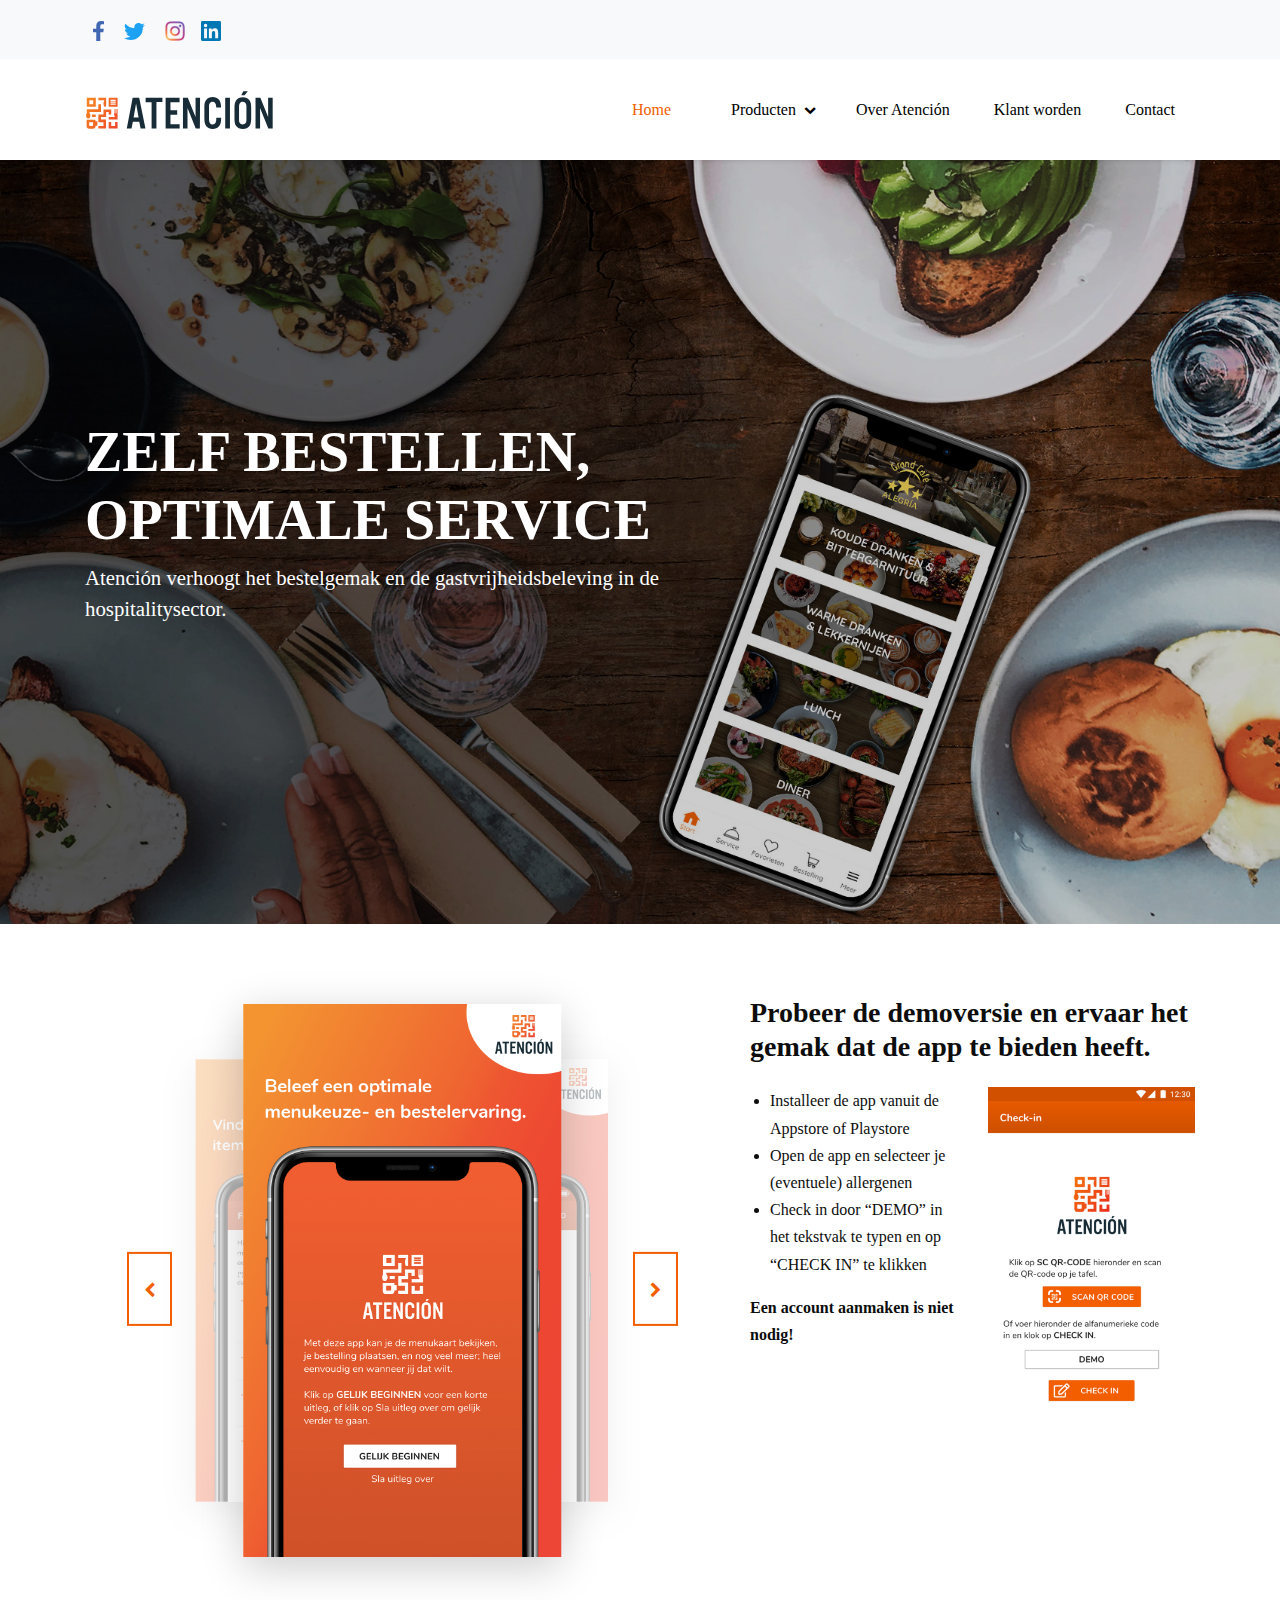
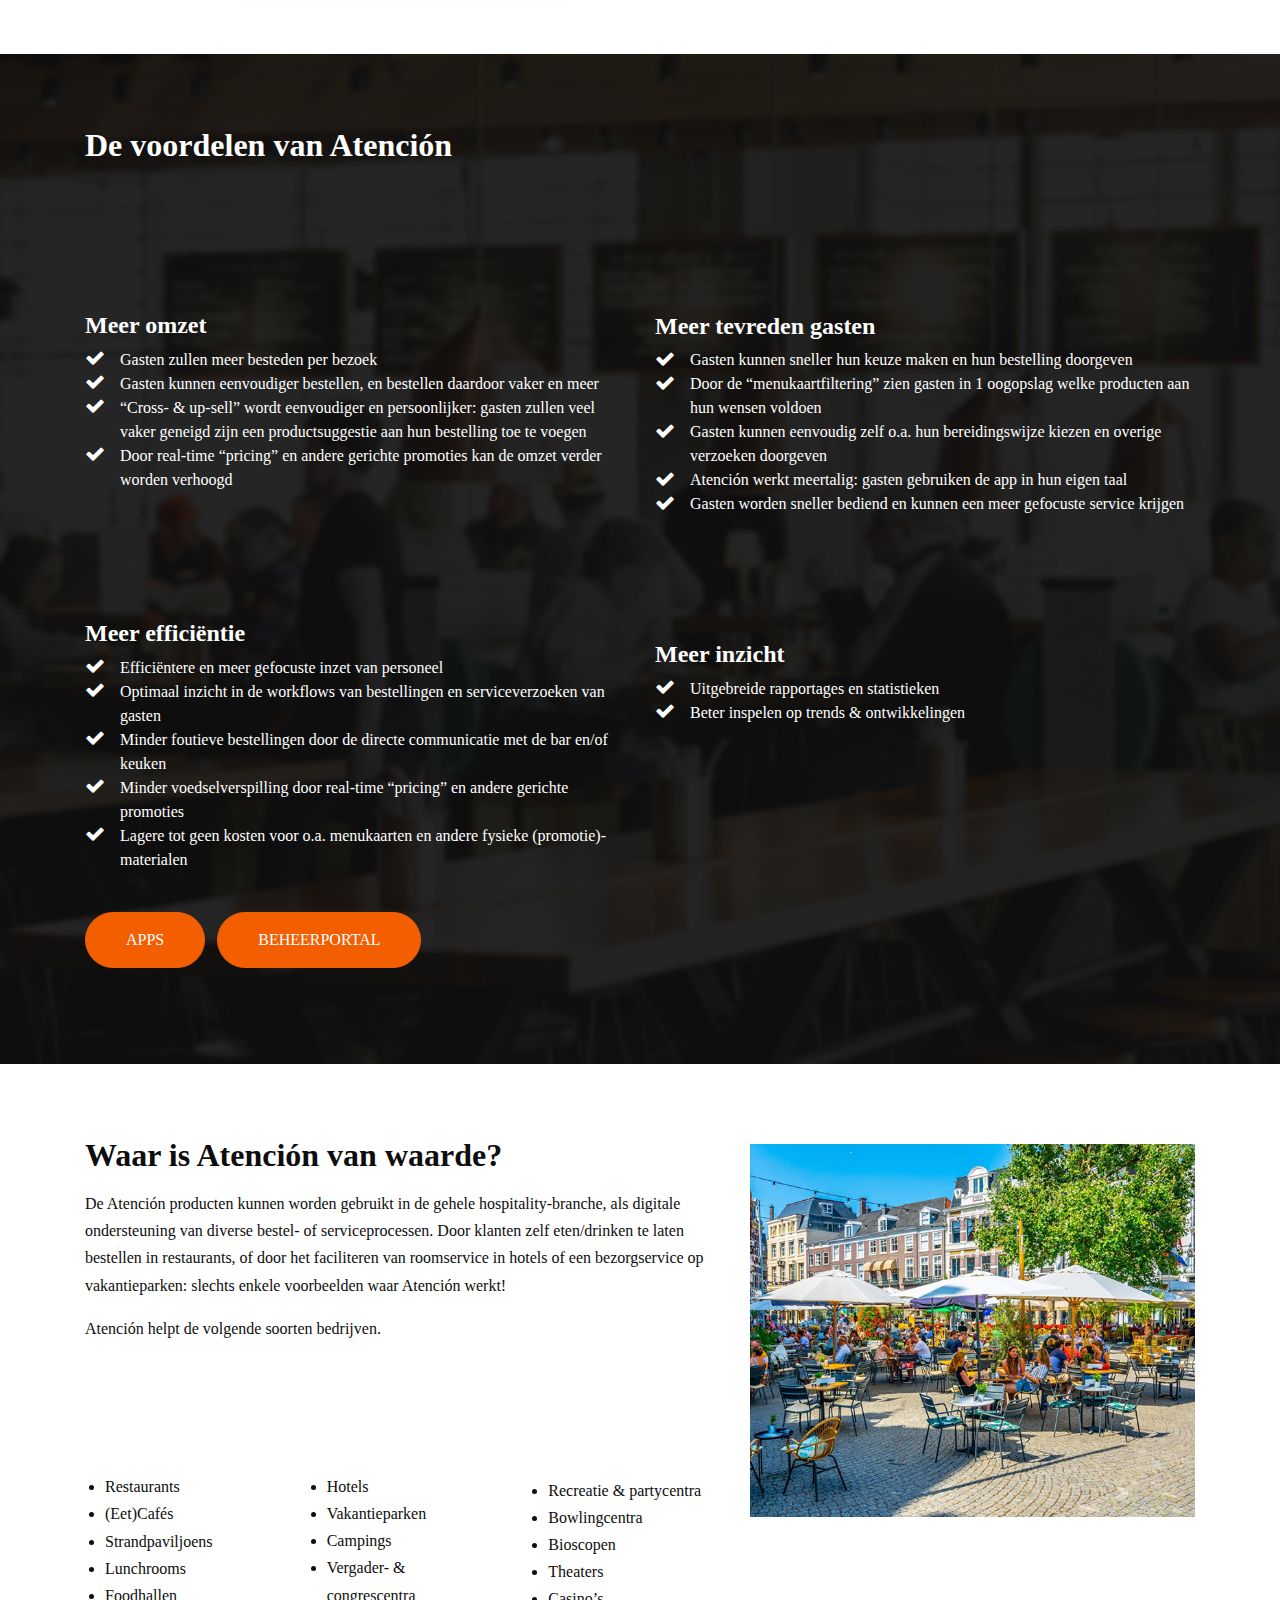
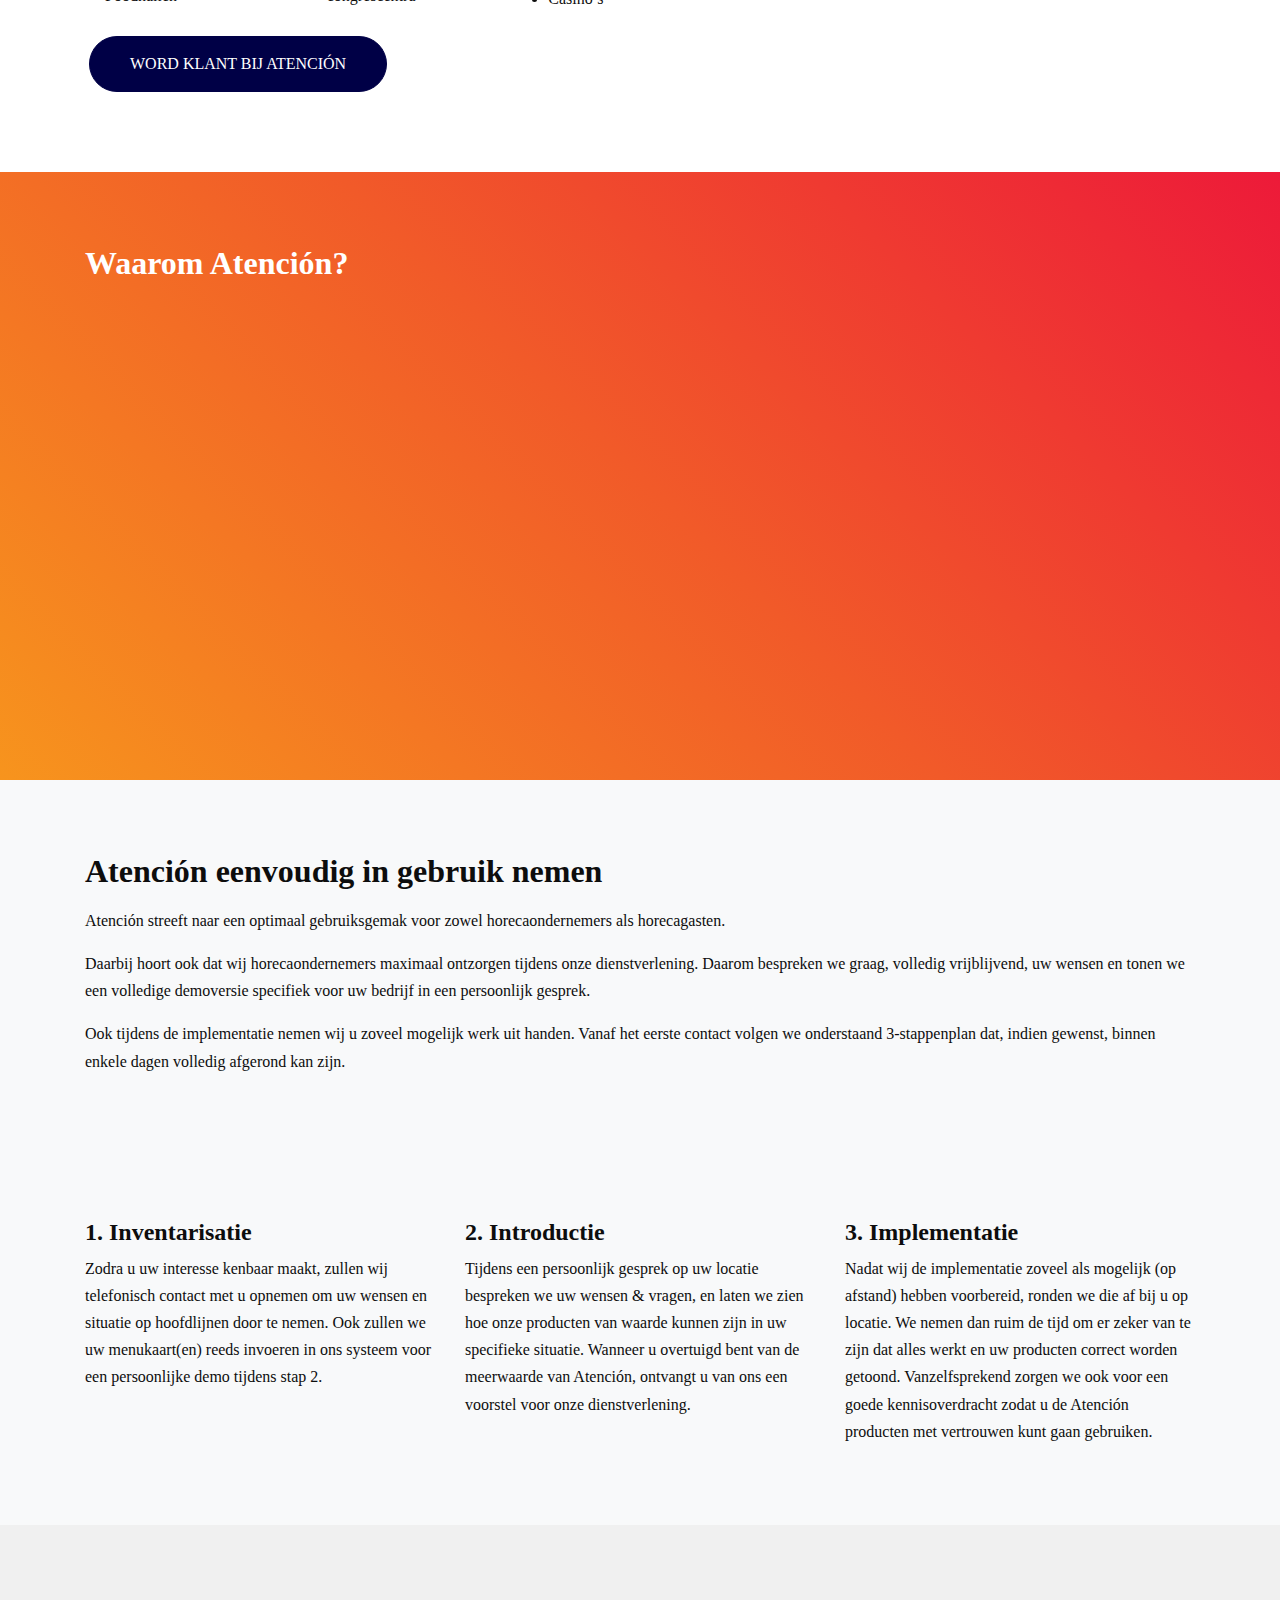
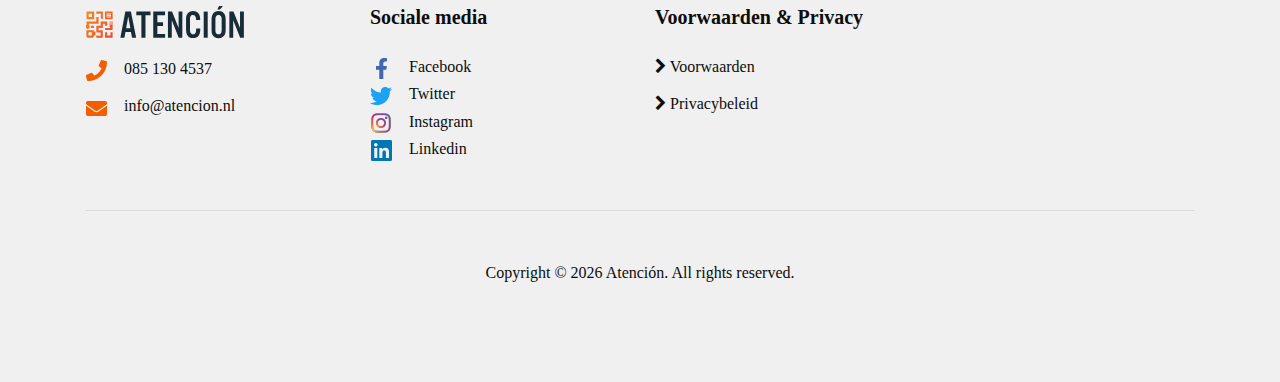
==== commit 3620dd9c: "Add files via upload" ====
--- a/index.html
+++ b/index.html
@@ -130,10 +130,6 @@
                                     </a>
                                 </div>
                                 <div class="slider-single">
-                                    <img class="slider-single-image" src="./images/10-appstore-preferences.png"
-                                        alt="Preferences" />
-                                </div>
-                                <div class="slider-single">
                                     <img class="slider-single-image" src="./images/3-appstore-checkin.png"
                                         alt="Checkin" />
                                 </div>
@@ -145,13 +141,7 @@
                                     <img class="slider-single-image" src="./images/5-appstore-menucategories.png"
                                         alt="Menu Categories" />
                                 </div>
-                                <div class="slider-single">
-                                    <img class="slider-single-image" src="./images/6-appstore-customization.png"
-                                        alt="Customization" />
-                                </div>
-                                <div class="slider-single">
-                                    <img class="slider-single-image" src="./images/7-appstore-order.png" alt="Order" />
-                                </div>
+                                
                                 <div class="slider-single">
                                     <img class="slider-single-image" src="./images/8-appstore-service.png"
                                         alt="Service" />
@@ -161,8 +151,8 @@
                                         alt="Favorites" />
                                 </div>
                             </div>
-                            <a class="slider-left" href="javascript:void(0);"><i class="fa fa-chevron-left"></i></a>
-                            <a class="slider-right" href="javascript:void(0);"><i class="fa fa-chevron-right"></i></a>
+                            <a class="slider-left" href="javascript:void(0);"><i class="fa fa-chevron-left mt-2"></i></a>
+                            <a class="slider-right" href="javascript:void(0);"><i class="fa fa-chevron-right mt-2"></i></a>
                         </div>
                     </div>
                     <div class="col-md-5 col-sm-6 ml-auto">
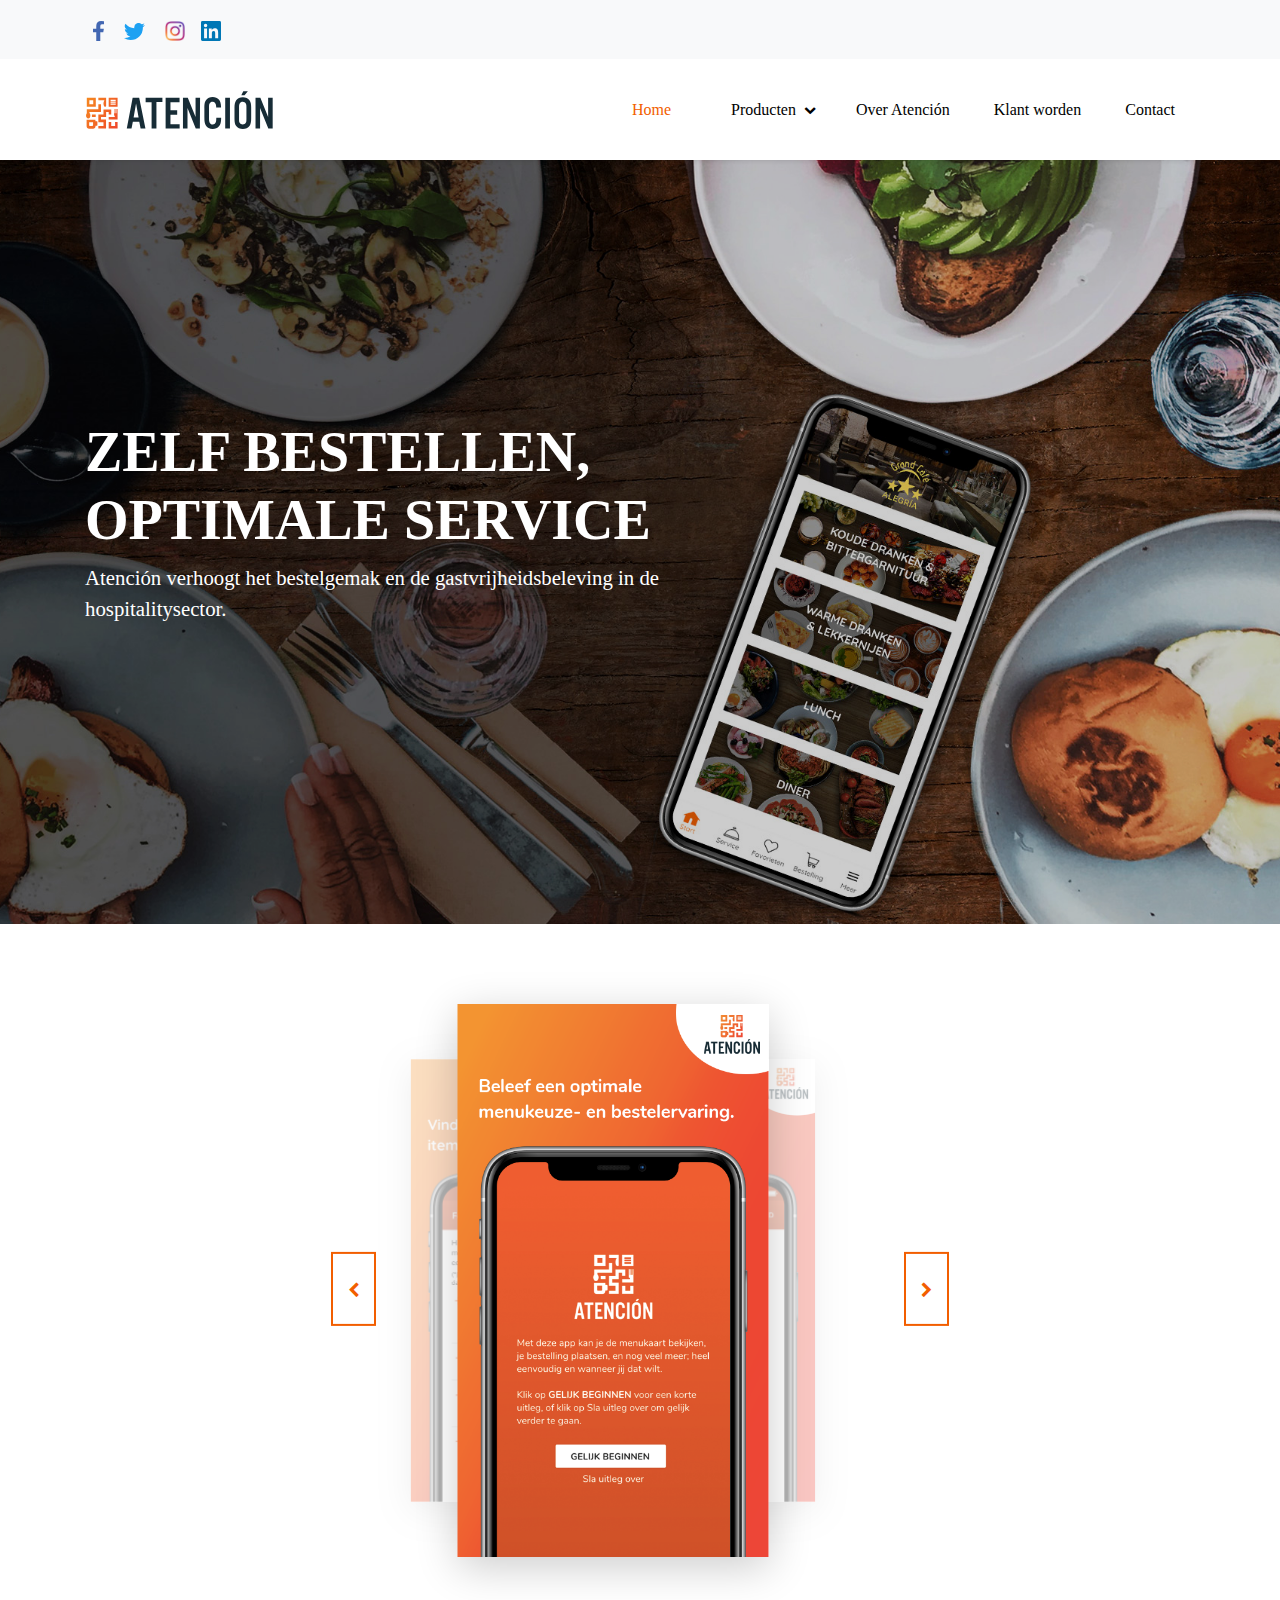
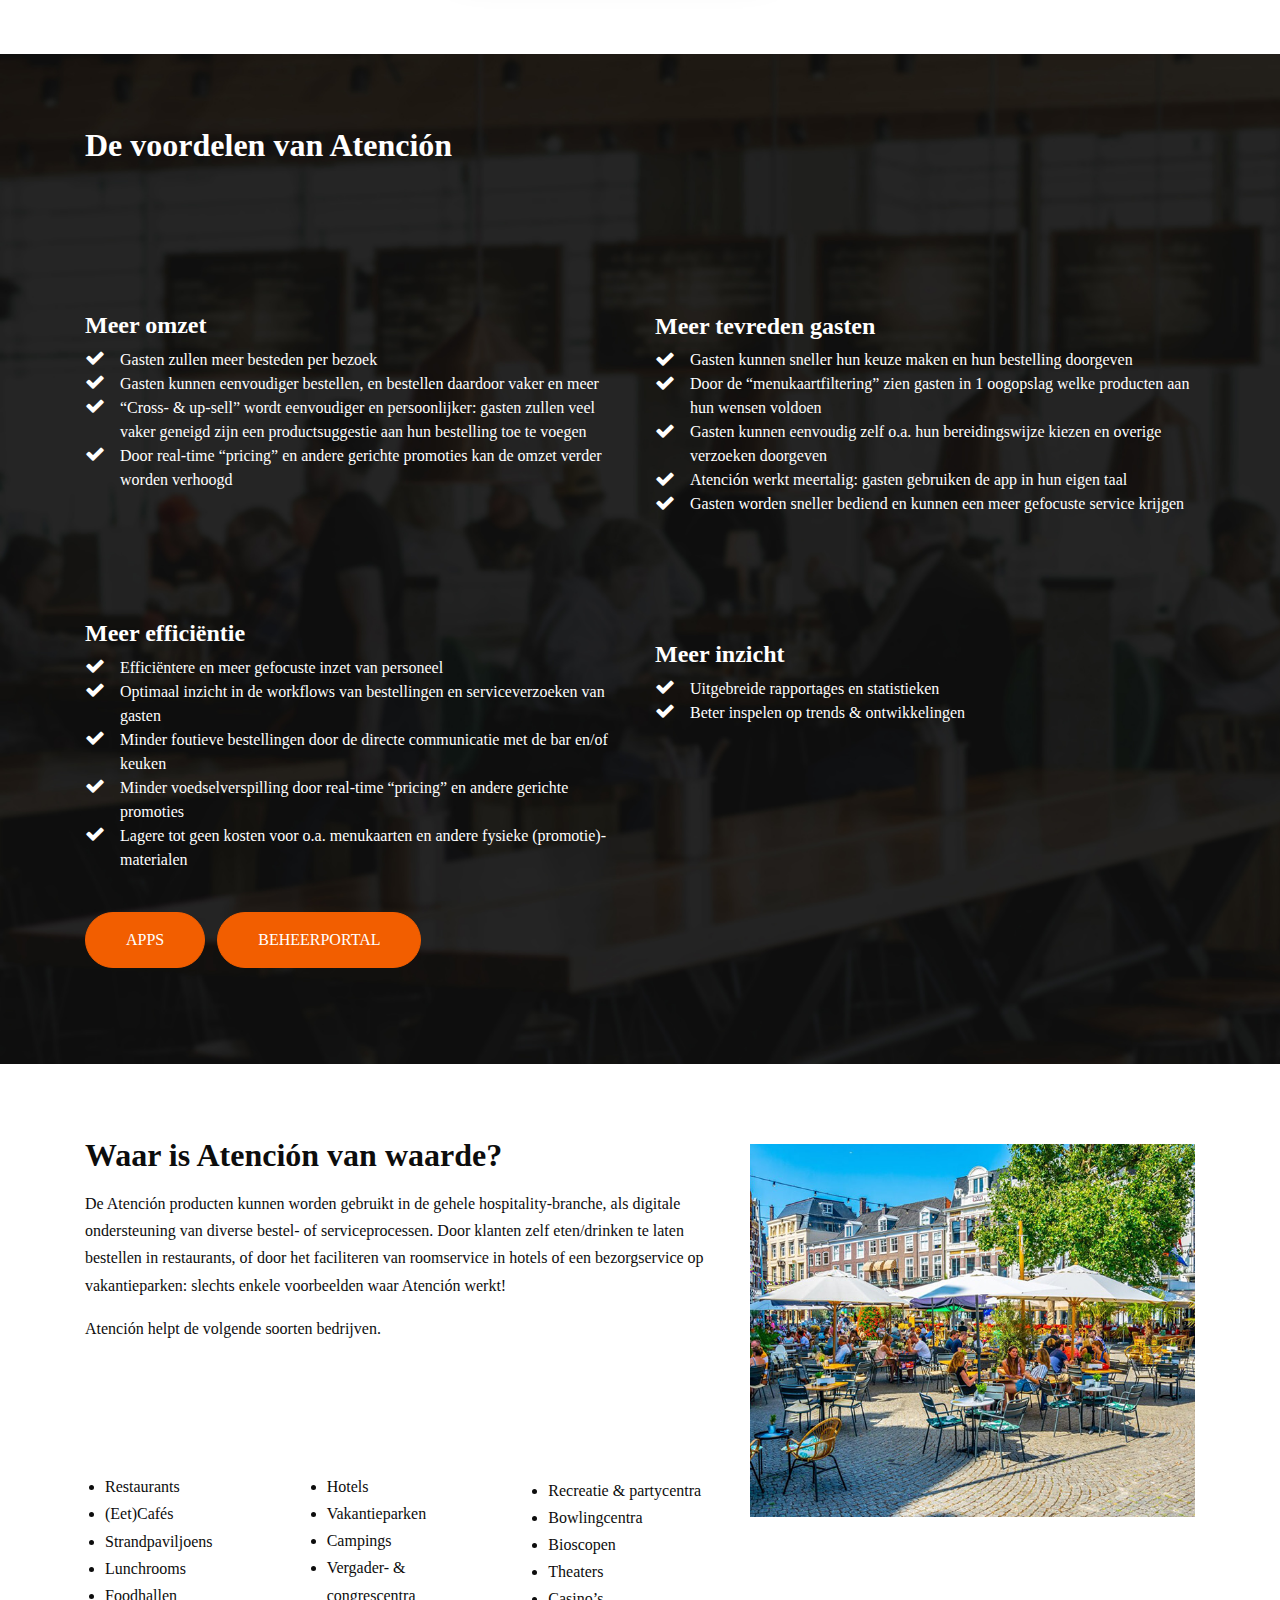
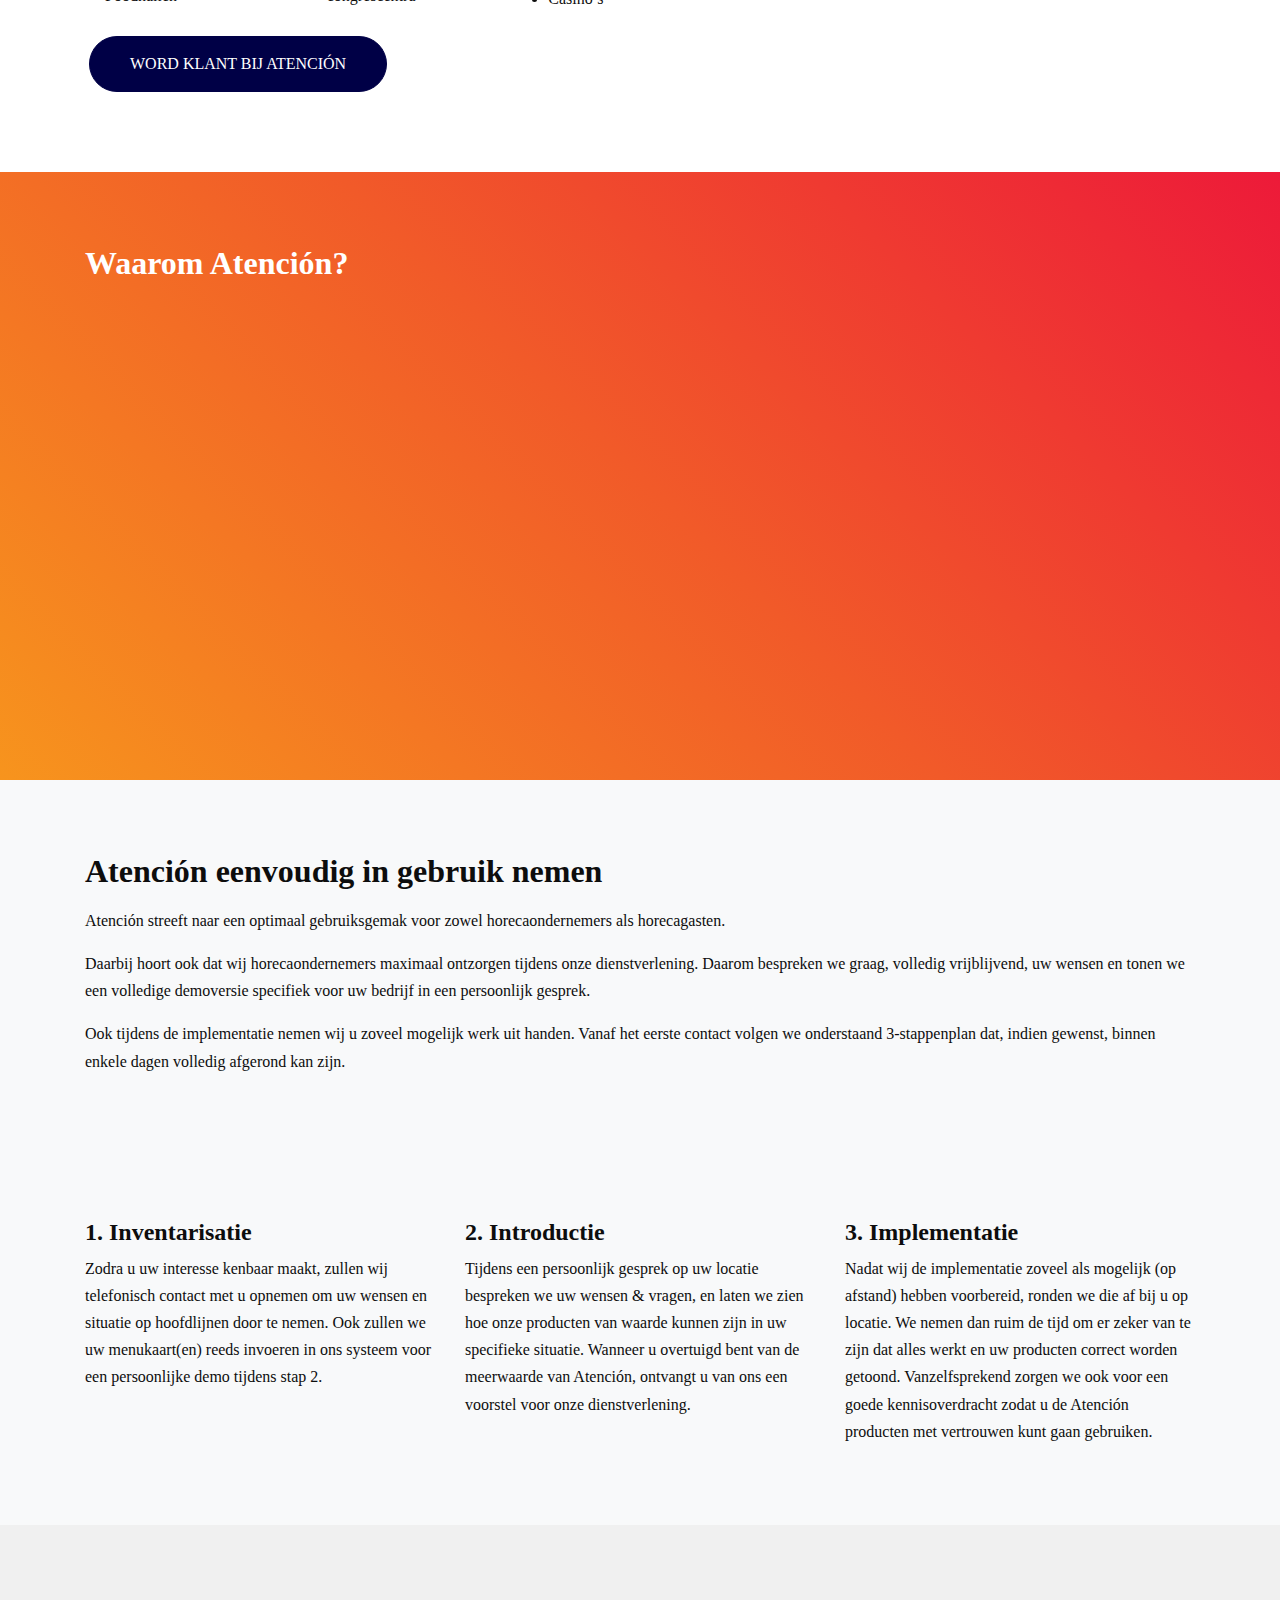
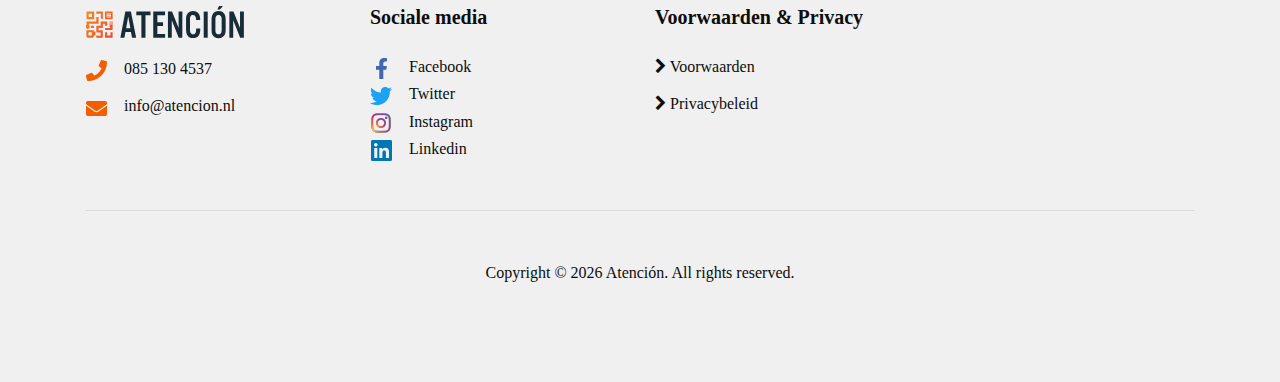
==== commit f9647e2c: "Add files via upload" ====
--- a/index.html
+++ b/index.html
@@ -117,7 +117,8 @@
         <div class="site-section">
             <div class="container">
                 <div class="row">
-                    <div class="col-md-7 col-sm-6 mb-5 mb-lg-0 position-relative">
+                    <div class="col-2"></div>
+                    <div class="col-md-8 col-sm-6 mb-5 mb-lg-0 position-relative">
                         <div class="slider-container">
                             <div class="slider-content">
                                 <div class="slider-single">
@@ -155,23 +156,7 @@
                             <a class="slider-right" href="javascript:void(0);"><i class="fa fa-chevron-right mt-2"></i></a>
                         </div>
                     </div>
-                    <div class="col-md-5 col-sm-6 ml-auto">
-                        <h3 class="mb-4">Probeer de demoversie en ervaar het gemak dat de app te bieden heeft.</h3>
-                        <div class="row">
-                            <div class="col-md-6 ml-auto">
-
-                                <ul class="ulpadleft mb-3">
-                                    <li>Installeer de app vanuit de Appstore of Playstore</li>
-                                    <li>Open de app en selecteer je (eventuele) allergenen</li>
-                                    <li>Check in door “DEMO” in het tekstvak te typen en op “CHECK IN” te klikken</li>
-                                </ul>
-                                <p class="mb-3 font-weight-bold">Een account aanmaken is niet nodig!</p>
-                            </div>
-                            <div class="col-md-6 ml-auto">
-                                <img src="images/demo-v2.png" alt="Image" class="img-fluid">
-                            </div>
-                        </div>
-                    </div>
+                    <div class="col-2"></div>
                 </div>
             </div>
         </div>
--- a/css/style.css
+++ b/css/style.css
@@ -1056,7 +1056,6 @@
     position: relative;
     left: 0;
     top: 0;
-    width: 100%;
     height: 97%;
     box-shadow: 0px 10px 40px rgba(0, 0, 0, 0.2);
     transition: 500ms cubic-bezier(0.17, 0.67, 0.55, 1.43);
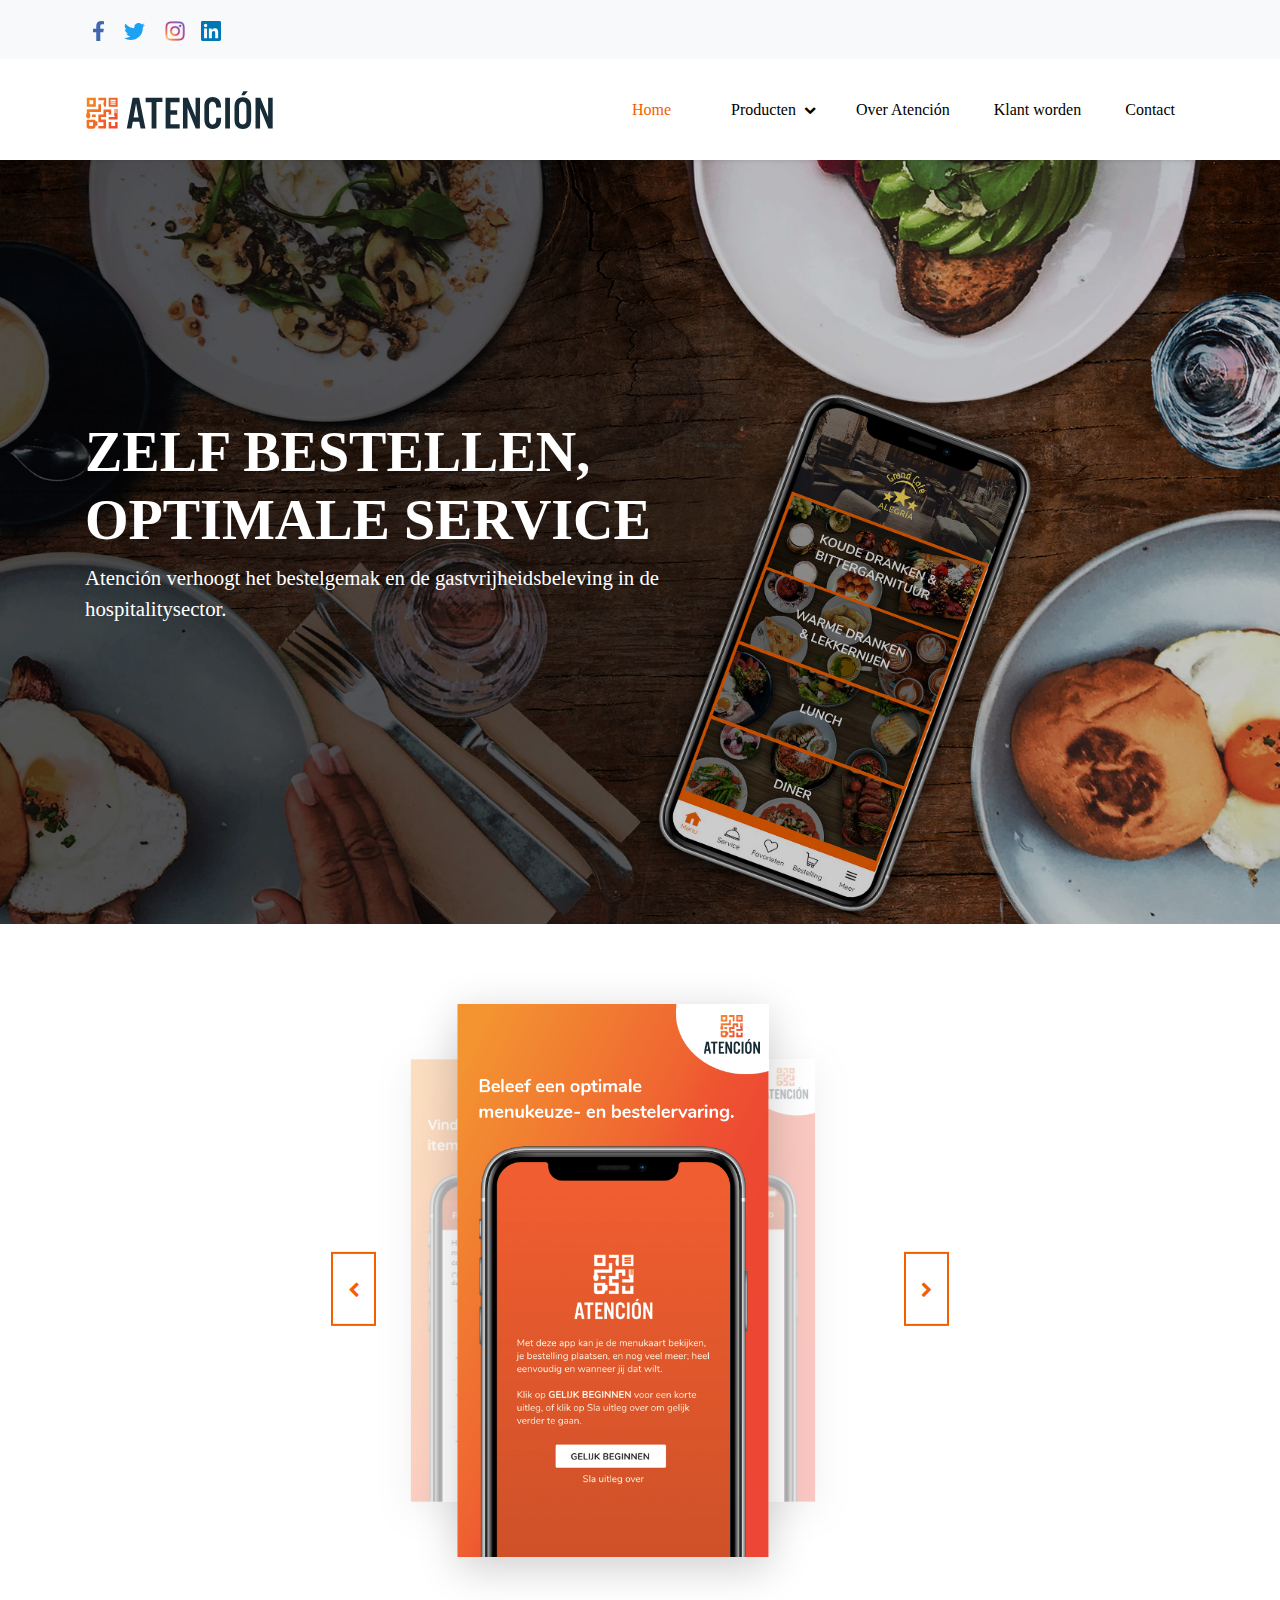
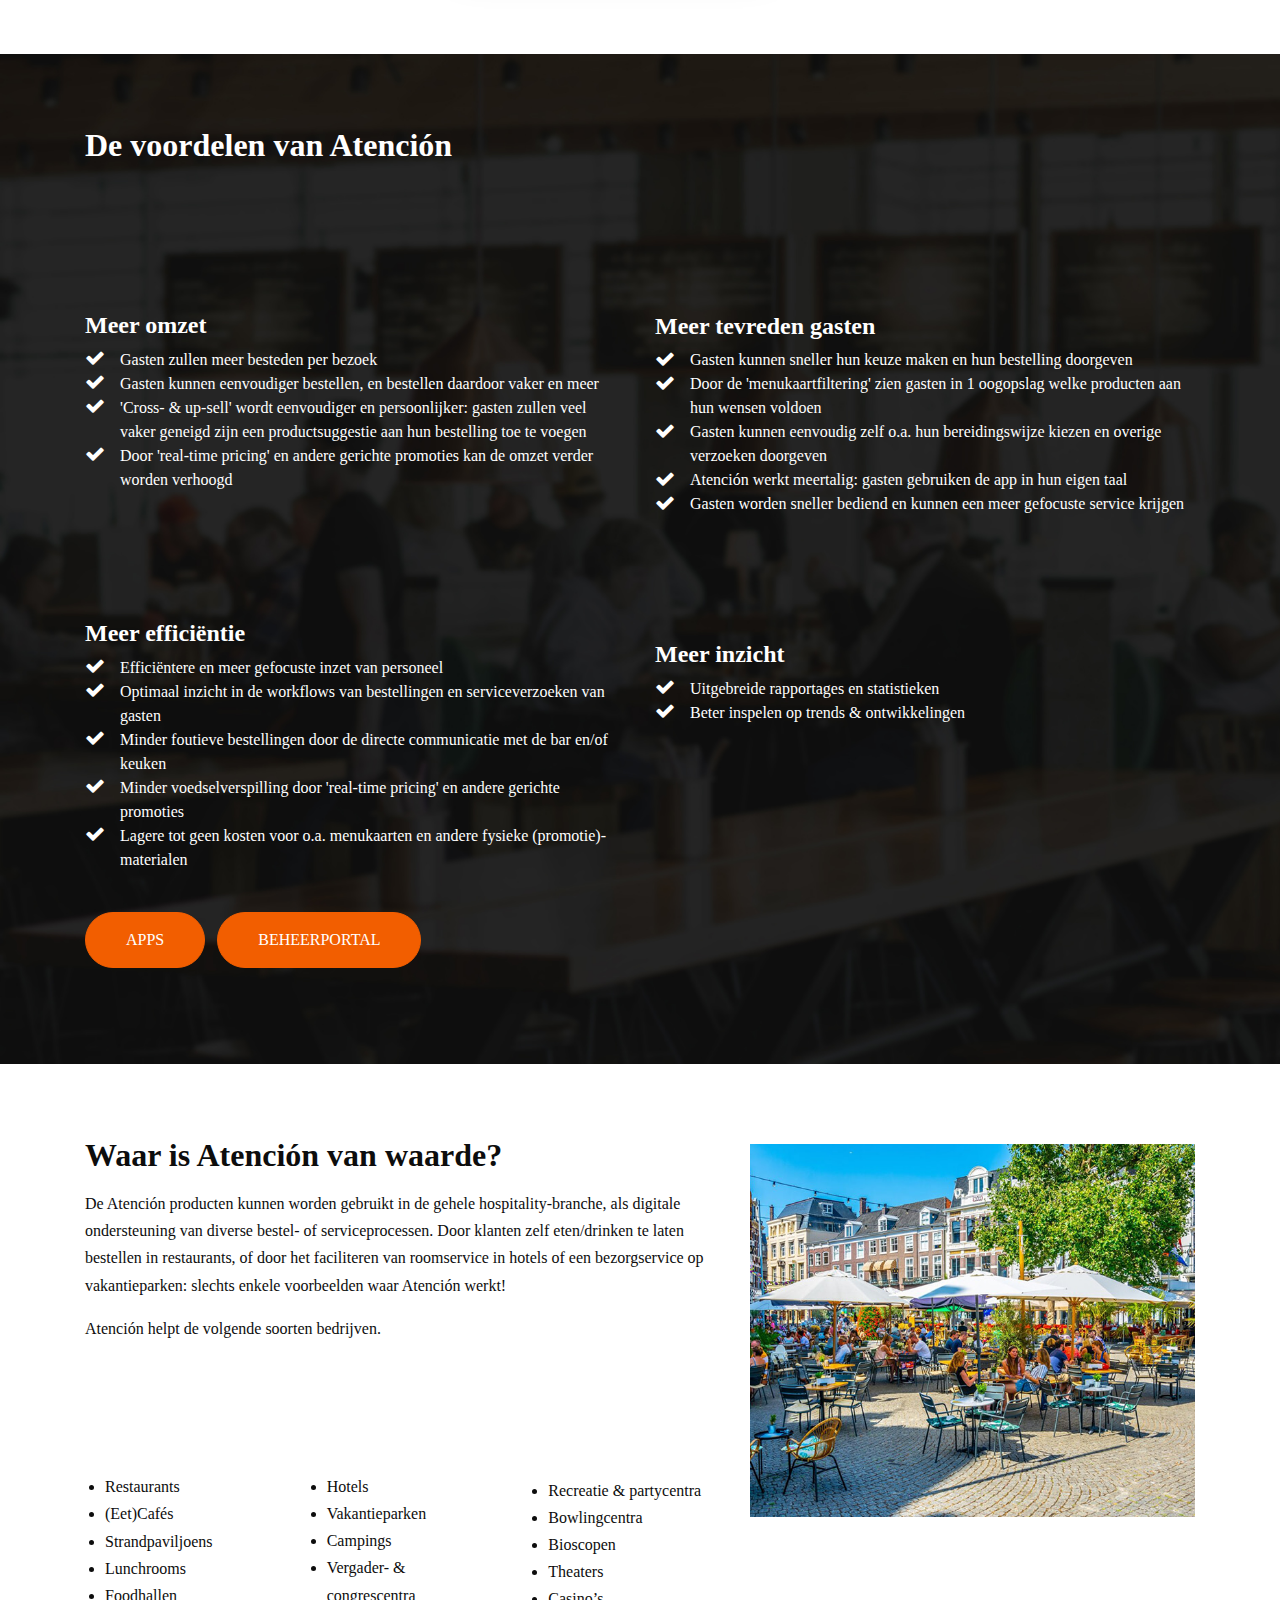
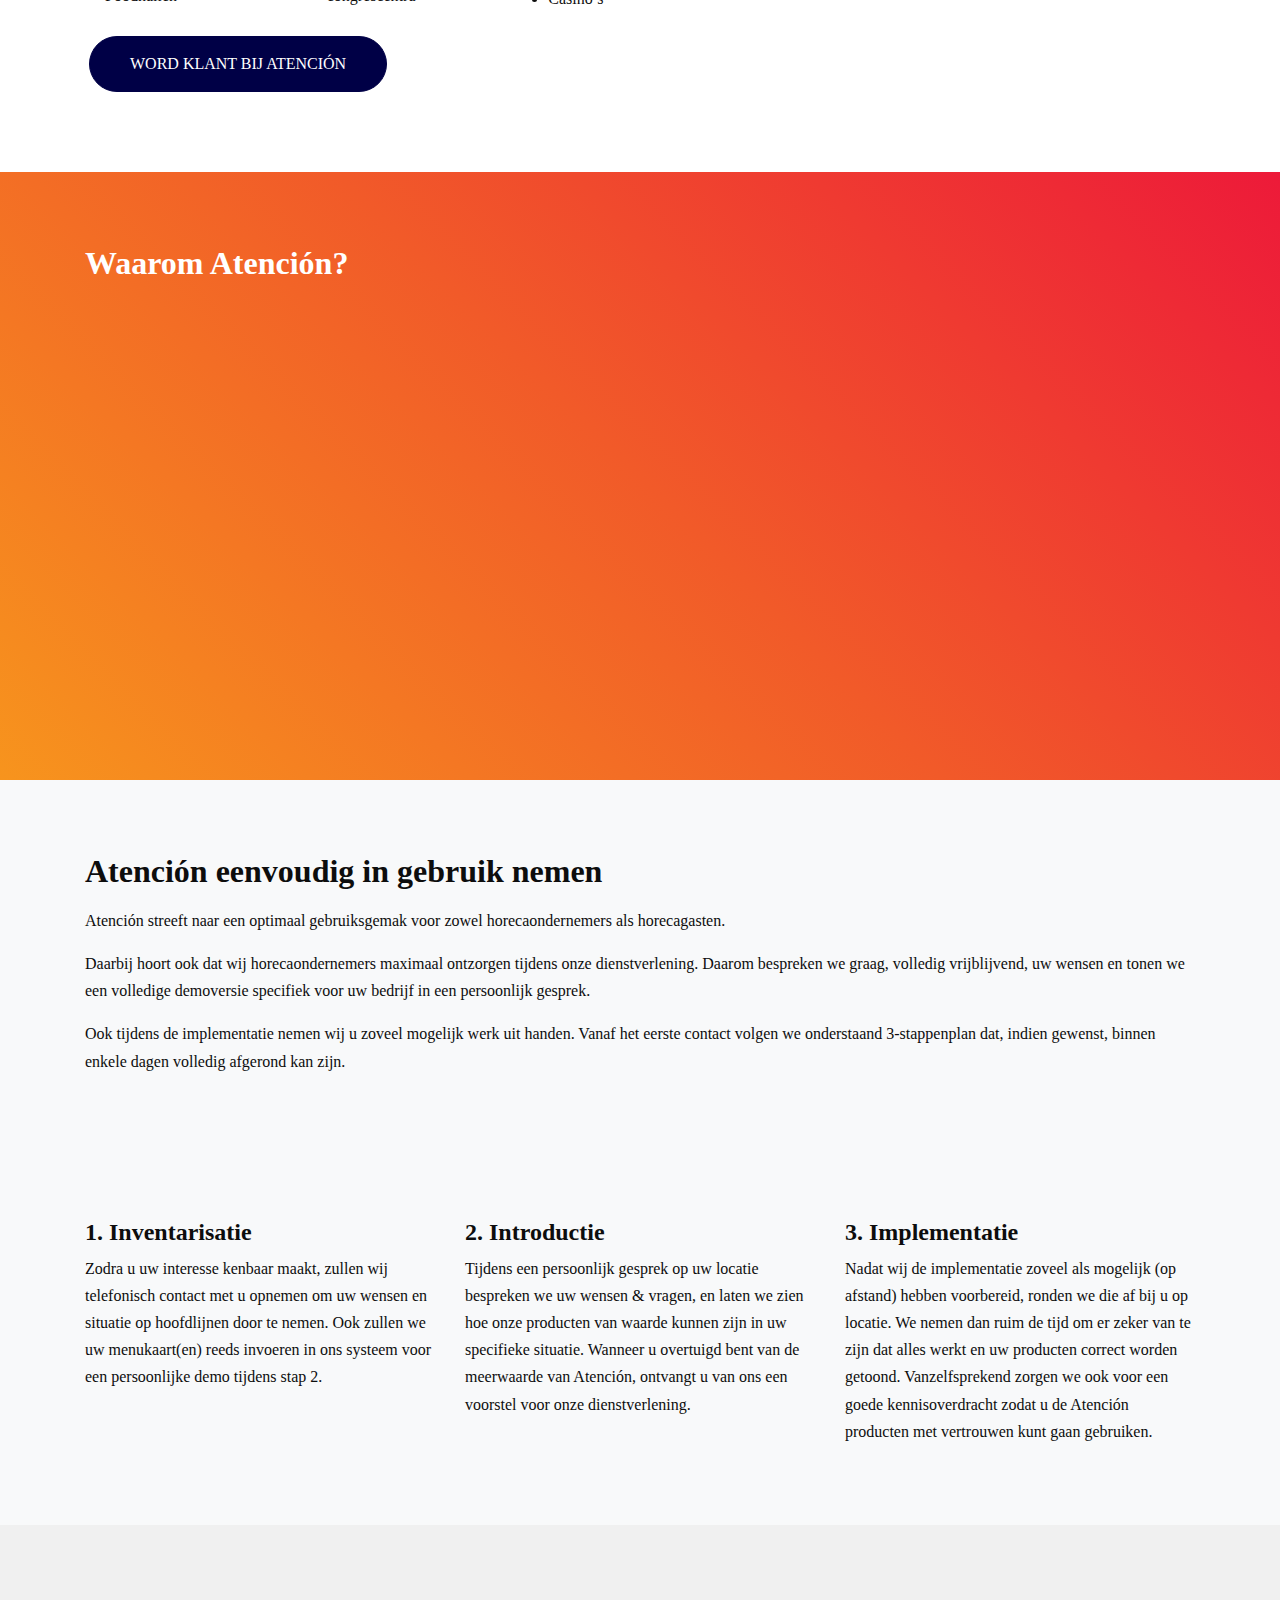
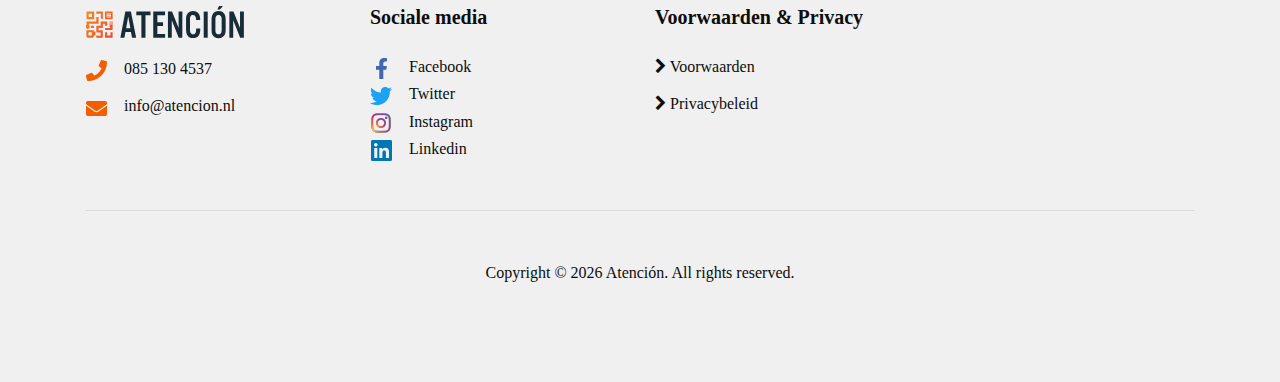
==== commit dc332855: "Add files via upload" ====
--- a/index.html
+++ b/index.html
@@ -2,7 +2,7 @@
 <html lang="en">
 
 <head>
-    <title>Atención - Leading Hospitality</title>
+    <title>Atención</title>
     <link rel="icon" href="./images/favicon.ico">
     <meta charset="utf-8">
     <meta name="viewport" content="width=device-width, initial-scale=1, shrink-to-fit=no">
@@ -178,9 +178,9 @@
                         <ul class="list-unstyled ul-check ul-check-small">
                             <li>Gasten zullen meer besteden per bezoek</li>
                             <li>Gasten kunnen eenvoudiger bestellen, en bestellen daardoor vaker en meer</li>
-                            <li>“Cross- & up-sell” wordt eenvoudiger en persoonlijker: gasten zullen veel vaker geneigd
+                            <li>'Cross- & up-sell' wordt eenvoudiger en persoonlijker: gasten zullen veel vaker geneigd
                                 zijn een productsuggestie aan hun bestelling toe te voegen</li>
-                            <li>Door real-time “pricing” en andere gerichte promoties kan de omzet verder worden
+                            <li>Door 'real-time pricing' en andere gerichte promoties kan de omzet verder worden
                                 verhoogd</li>
                         </ul>
                         <img src="images/efficiency.svg" alt="Image" class="img-fluid w-30 mb-4 pt-4" data-aos="fade"
@@ -190,7 +190,7 @@
                             <li>Effici&euml;ntere en meer gefocuste inzet van personeel</li>
                             <li>Optimaal inzicht in de workflows van bestellingen en serviceverzoeken van gasten</li>
                             <li>Minder foutieve bestellingen door de directe communicatie met de bar en/of keuken</li>
-                            <li>Minder voedselverspilling door real-time “pricing” en andere gerichte promoties</li>
+                            <li>Minder voedselverspilling door 'real-time pricing' en andere gerichte promoties</li>
                             <li>Lagere tot geen kosten voor o.a. menukaarten en andere fysieke (promotie)-materialen
                             </li>
                         </ul>
@@ -201,7 +201,7 @@
                         <h4>Meer tevreden gasten</h4>
                         <ul class="list-unstyled ul-check ul-check-small">
                             <li>Gasten kunnen sneller hun keuze maken en hun bestelling doorgeven</li>
-                            <li>Door de “menukaartfiltering” zien gasten in 1 oogopslag welke producten aan hun wensen
+                            <li>Door de 'menukaartfiltering' zien gasten in 1 oogopslag welke producten aan hun wensen
                                 voldoen</li>
                             <li>Gasten kunnen eenvoudig zelf o.a. hun bereidingswijze kiezen en overige verzoeken
                                 doorgeven</li>
@@ -313,7 +313,7 @@
                                 <p> Meetbaar processen verbeteren, klanttevredenheid verhogen en waarde cre&euml;ren is
                                     wat Atención drijft en waar we ruime expertise in hebben. We zijn weliswaar een
                                     technologiebedrijf, maar in al ons denken en doen is niet
-                                    de IT maar de “business” ons uitgangspunt.
+                                    de IT maar de 'business' ons uitgangspunt.
                                 </p>
                             </li>
                             <li>
